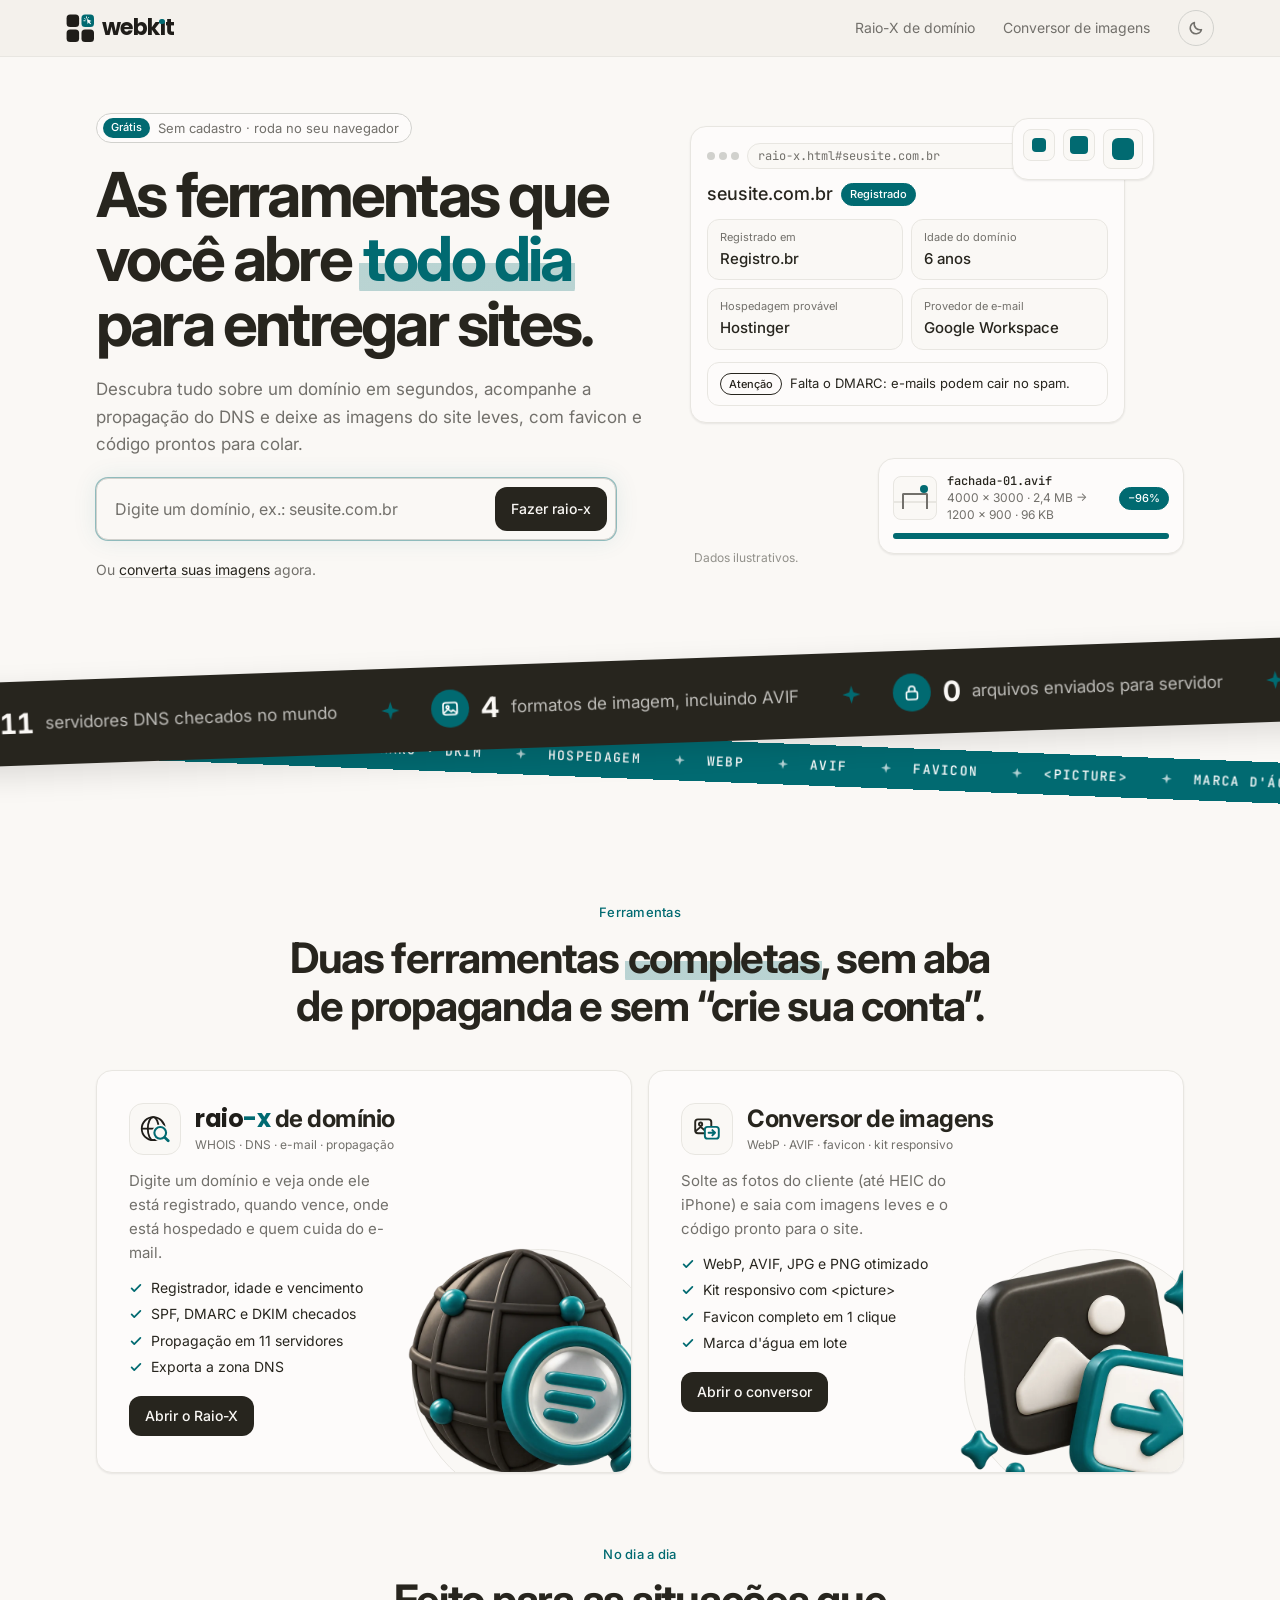
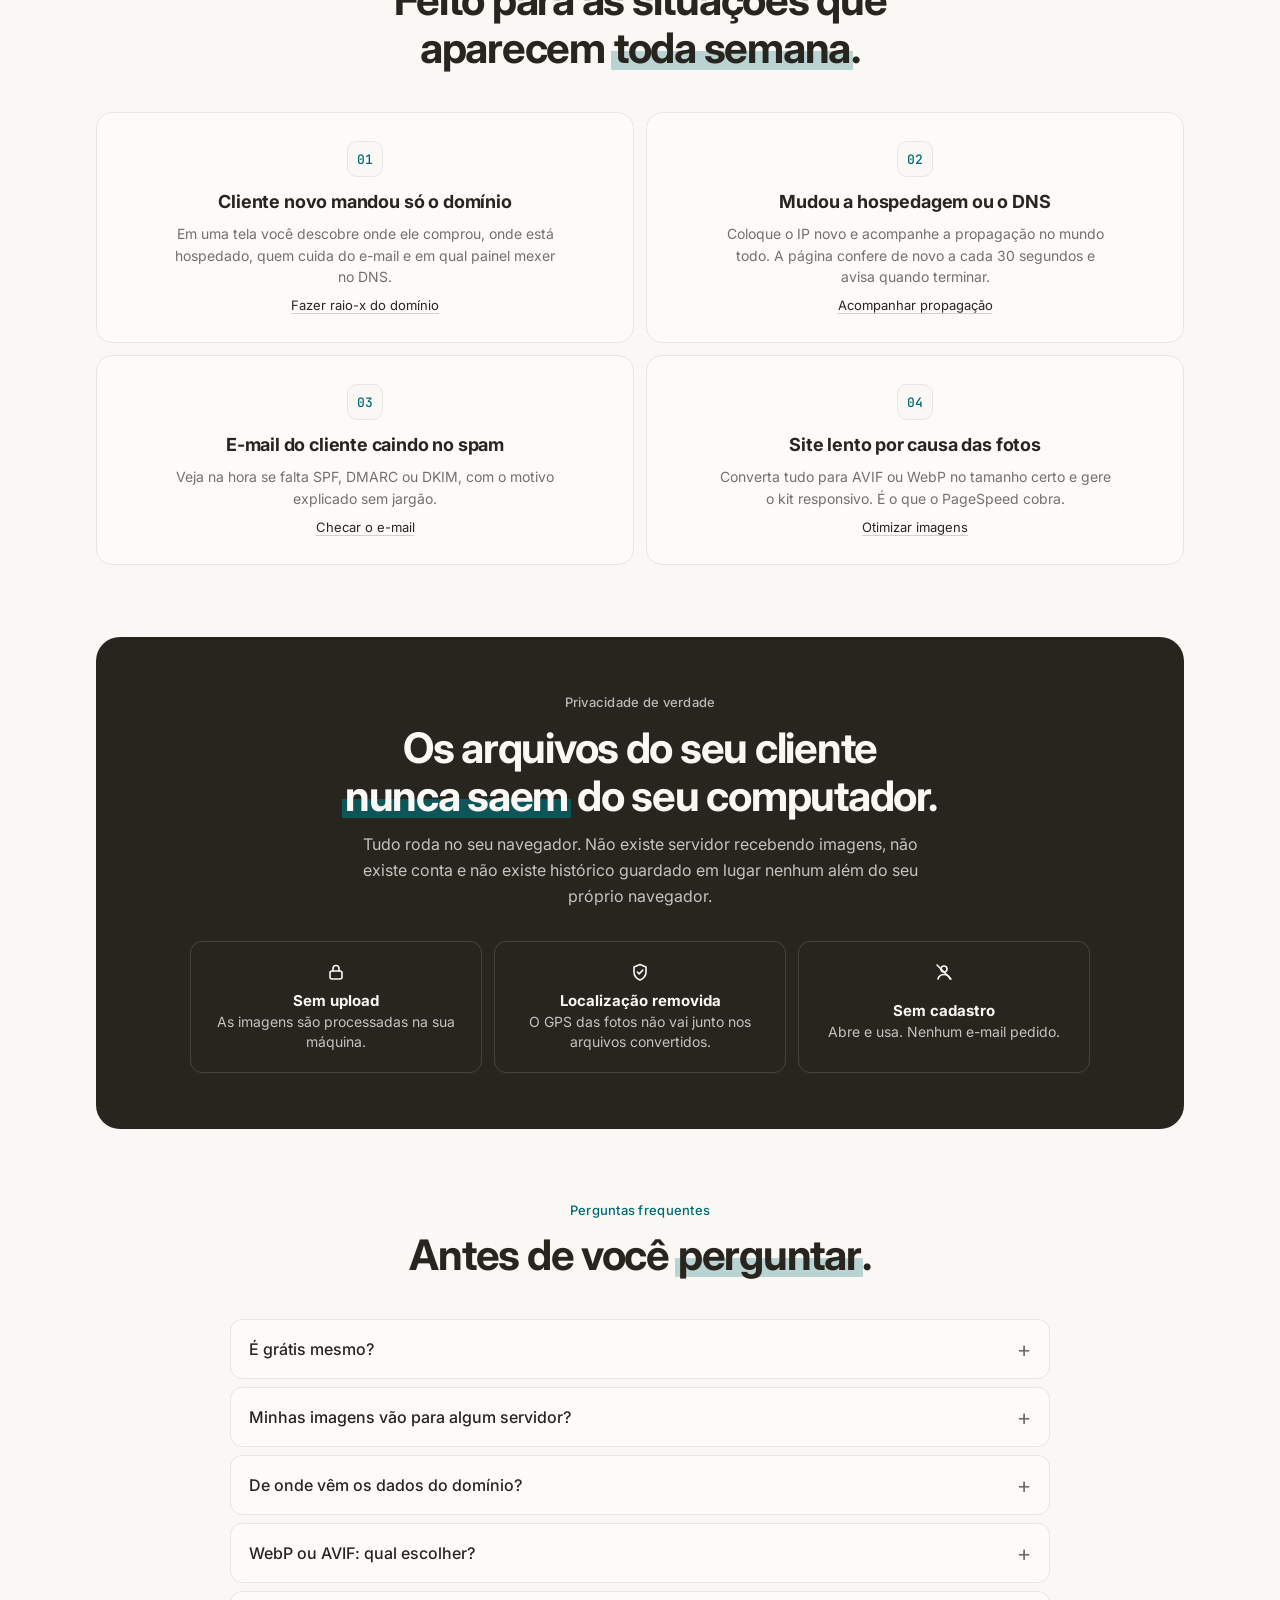
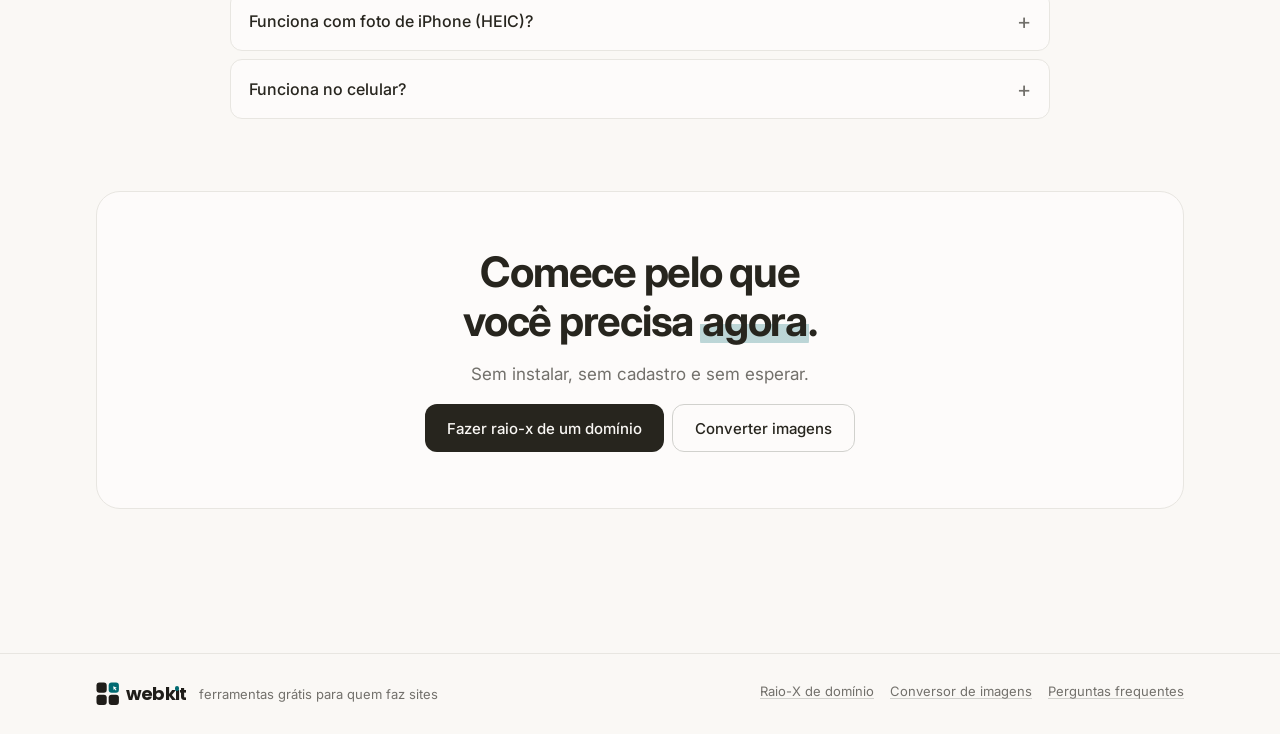
==== index.html @ 20888629 "Home: faixas cruzadas de benefícios Faixa escura inclinada com ícones, números em destaque e estreli" ====
<!doctype html>
<html lang="pt-BR">
<head>
<meta charset="utf-8">
<meta name="viewport" content="width=device-width,initial-scale=1">
<title>webkit · ferramentas grátis para quem faz sites</title>
<meta name="description" content="Consulte domínio, DNS e e-mail, acompanhe propagação, converta imagens para WebP e AVIF, gere favicon e kit responsivo. Grátis, sem cadastro e tudo no navegador.">
<meta property="og:type" content="website">
<meta property="og:title" content="webkit · ferramentas grátis para quem faz sites">
<meta property="og:description" content="Raio-X de domínio, propagação de DNS, conversor de imagens, favicon e kit responsivo. Sem cadastro e sem enviar arquivos.">
<meta name="twitter:card" content="summary">
<script type="application/ld+json">
{"@context":"https://schema.org","@type":"WebApplication","name":"webkit","applicationCategory":"DeveloperApplication","operatingSystem":"Qualquer navegador moderno","inLanguage":"pt-BR","offers":{"@type":"Offer","price":"0","priceCurrency":"BRL"},"description":"Consulta de domínio e DNS, propagação global, conversor de imagens, gerador de favicon e kit de imagem responsiva, direto no navegador."}
</script>
<script>
  // links antigos do Raio-X (index.html#dominio.com) continuam funcionando
  if(/^#[^#]+\.[a-z]{2,}/i.test(location.hash)) location.replace('raio-x.html' + location.hash);
  (function(){ var t; try{ t = localStorage.getItem('rx-theme'); }catch(e){}
    if(t !== 'dark' && t !== 'light') t = matchMedia('(prefers-color-scheme: dark)').matches ? 'dark' : 'light';
    document.documentElement.setAttribute('data-theme', t);
    document.documentElement.classList.add('js'); })();
</script>
<link rel="preconnect" href="https://fonts.googleapis.com">
<link rel="preconnect" href="https://fonts.gstatic.com" crossorigin>
<link href="https://fonts.googleapis.com/css2?family=Inter:wght@400;500;700&family=JetBrains+Mono:wght@400;500&display=swap" rel="stylesheet">
<link href="https://fonts.googleapis.com/css2?family=Poppins:wght@700&text=raio-xwebk%C4%B1t&display=swap" rel="stylesheet">
<link rel="icon" href="data:image/svg+xml,%3Csvg xmlns='http://www.w3.org/2000/svg' viewBox='0 0 48 48'%3E%3Crect x='1' y='1' width='21' height='21' rx='6' fill='%2327251e'/%3E%3Crect x='26' y='1' width='21' height='21' rx='6' fill='%23016a71'/%3E%3Crect x='1' y='26' width='21' height='21' rx='6' fill='%2327251e'/%3E%3Crect x='26' y='26' width='21' height='21' rx='6' fill='%2327251e'/%3E%3Cpath d='M35.2 8.6l7.6 3.3-3.3 1.1 2.6 3.2-1.5 1.2-2.6-3.2-1.6 2.9z' fill='%23fff'/%3E%3C/svg%3E">
<link rel="stylesheet" href="assets/base.css">
<style>
/* Layout: landing comercial em coluna de 1120px. Hero em duas colunas (promessa + busca à esquerda, prévia do produto à direita),
   faixa de números, ferramentas, situações de uso, privacidade, perguntas e chamada final. Plano, sem gradiente, um único teal. */
.wrap{max-width:1120px;margin:0 auto;padding-inline:16px}
section{scroll-margin-top:72px}
.eyebrow{justify-self:start;display:inline-flex;align-items:center;gap:8px;padding:4px 12px 4px 6px;border:1px solid var(--mist);border-radius:var(--r-pill);font-size:13px;color:var(--graphite);background:var(--paper)}
.eyebrow b{display:inline-grid;place-items:center;height:20px;padding:0 8px;border-radius:var(--r-pill);background:var(--teal);color:var(--on-teal);font-size:11px;font-weight:500}
.h-sec{margin:0;font-size:clamp(28px,3.8vw,42px);line-height:1.15;font-weight:700;letter-spacing:-.03em;text-wrap:balance}
.lead{margin:0;font-size:17px;line-height:1.6;color:var(--graphite);max-width:60ch}
.sec{padding-block:72px}
/* seções abaixo do hero: título e conteúdo centralizados */
.sec-head{display:grid;justify-items:center;gap:12px;margin:0 auto 40px;max-width:760px;text-align:center}
.sec-head .lead{text-align:center}
.kicker{font-size:13px;color:var(--teal);font-weight:500;letter-spacing:.02em}

/* grifo de marca-texto nas palavras-chave: desenhado da esquerda para a direita quando aparece na tela */
.hl{color:inherit;background:linear-gradient(transparent 56%, rgba(var(--glow),.26) 56%, rgba(var(--glow),.26) 94%, transparent 94%) no-repeat 0 0 / 100% 100%;padding:0 .06em;margin:0 -.03em;border-radius:.12em;-webkit-box-decoration-break:clone;box-decoration-break:clone}
:root[data-theme="dark"] .hl{background-image:linear-gradient(transparent 56%, rgba(var(--glow),.34) 56%, rgba(var(--glow),.34) 94%, transparent 94%)}
@media (prefers-reduced-motion:no-preference){
  .js .hl{background-size:0% 100%;transition:background-size .9s cubic-bezier(.2,.7,.2,1) .15s}
  .js .hl.on{background-size:100% 100%}
}

/* hero */
.hero{padding-block:56px 40px}
.hero-grid{display:grid;grid-template-columns:minmax(0,1.05fr) minmax(0,.95fr);gap:48px;align-items:center}
@media (max-width:920px){.hero-grid{grid-template-columns:minmax(0,1fr);gap:40px}}
.hero-copy{display:grid;gap:20px;align-content:start}
.hero h1{margin:0;font-size:clamp(38px,5.4vw,62px);line-height:1.04;font-weight:700;letter-spacing:-.045em;text-wrap:balance}
.hero h1 em{font-style:normal;color:var(--teal)}
.try{display:flex;gap:8px;padding:8px 8px 8px 16px;background:var(--parchment);border:1px solid var(--mist);border-radius:var(--r-input);box-shadow:0 0 0 1px rgba(var(--glow),.4),0 0 24px rgba(var(--glow),.10);max-width:520px}
.try:focus-within{box-shadow:0 0 0 2px rgba(var(--glow),.55),0 0 28px rgba(var(--glow),.16)}
.try input{flex:1;min-width:0;border:0;background:transparent;color:var(--ink);font:400 16px var(--font);outline:none}
.try input::placeholder{color:var(--graphite)}
.try .btn{height:44px}
.hero-alt{display:flex;flex-wrap:wrap;align-items:center;gap:8px 16px;font-size:14px;color:var(--graphite)}
.hero-alt a{color:var(--ink)}
.checks{display:flex;flex-wrap:wrap;gap:8px 20px;margin:4px 0 0;padding:0;list-style:none;font-size:14px;color:var(--graphite)}
.checks li{display:flex;align-items:center;gap:6px}
.checks svg{width:16px;height:16px;fill:none;stroke:var(--teal);stroke-width:2;stroke-linecap:round;stroke-linejoin:round}

/* prévia do produto (montada em HTML, com dados de exemplo) */
.preview{position:relative;min-height:440px}
@media (max-width:920px){.preview{min-height:0;display:grid;gap:12px}}
.pv{background:var(--paper);border-radius:var(--r-card);box-shadow:var(--shadow);border:1px solid var(--hair)}
.pv-main{position:relative;z-index:1;padding:16px;display:grid;gap:12px;width:88%}
@media (max-width:920px){.pv-main{width:100%}}
.pv-bar{display:flex;align-items:center;gap:8px;font-size:12px;color:var(--graphite)}
.pv-bar .dots{display:flex;gap:4px}
.pv-bar .dots i{width:8px;height:8px;border-radius:50%;background:var(--mist)}
.pv-url{flex:1;padding:4px 10px;border-radius:var(--r-pill);background:var(--parchment);border:1px solid var(--hair);font:12px var(--mono);color:var(--graphite);white-space:nowrap;overflow:hidden;text-overflow:ellipsis}
.pv-title{display:flex;align-items:center;gap:8px;font-size:18px;font-weight:500}
.pv-grid{display:grid;grid-template-columns:1fr 1fr;gap:8px}
.pv-cell{padding:10px 12px;border-radius:var(--r-input);background:var(--parchment);border:1px solid var(--hair);display:grid;gap:2px;min-width:0}
.pv-cell .q{font-size:11px;color:var(--graphite)}
.pv-cell .a{font-size:15px;font-weight:500;white-space:nowrap;overflow:hidden;text-overflow:ellipsis}
.pv-alert{display:flex;align-items:center;gap:8px;padding:10px 12px;border-radius:var(--r-input);border:1px solid var(--hair);font-size:13px}
.pv-conv{position:absolute;z-index:2;right:0;bottom:12px;width:62%;padding:14px;display:grid;gap:10px}
@media (max-width:920px){.pv-conv{position:static;width:100%}}
.pv-file{display:grid;grid-template-columns:44px minmax(0,1fr) auto;gap:10px;align-items:center}
.pv-thumb{width:44px;height:44px;border-radius:8px;background:
  linear-gradient(180deg,transparent 58%,var(--hair) 58% 62%,transparent 62%),
  var(--parchment);border:1px solid var(--hair);position:relative;overflow:hidden}
.pv-thumb::before{content:"";position:absolute;left:8px;bottom:10px;width:22px;height:14px;border:2px solid var(--graphite);border-bottom:0;border-radius:2px 2px 0 0}
.pv-thumb::after{content:"";position:absolute;right:8px;top:8px;width:8px;height:8px;border-radius:50%;background:var(--teal)}
.pv-file .n{font:500 12px var(--mono);white-space:nowrap;overflow:hidden;text-overflow:ellipsis}
.pv-file .s{font-size:12px;color:var(--graphite)}
.pv-progress{height:6px;border-radius:var(--r-pill);background:var(--hair);overflow:hidden}
.pv-progress span{display:block;height:100%;width:100%;background:var(--teal);transform-origin:left;animation:fill 2.4s ease-out both}
@keyframes fill{from{transform:scaleX(.08)}to{transform:scaleX(1)}}
.pv-fav{position:absolute;z-index:3;right:6%;top:-18px;display:flex;gap:8px;padding:10px}
@media (max-width:920px){.pv-fav{display:none}}
.pv-fav i{display:grid;place-items:center;width:32px;height:32px;border-radius:8px;background:var(--parchment);border:1px solid var(--hair)}
.pv-fav i::after{content:"";width:14px;height:14px;border-radius:4px;background:var(--teal)}
.pv-fav i:nth-child(2)::after{width:18px;height:18px}
.pv-fav i:nth-child(3){width:40px;height:40px}
.pv-fav i:nth-child(3)::after{width:22px;height:22px;border-radius:6px}
.pv-note{position:absolute;left:4px;bottom:0;margin:0;font-size:12px;color:var(--ash)}
@media (max-width:920px){.pv-note{position:static}}

/* faixas cruzadas: cada trilha tem a lista duas vezes e desliza metade da largura, sem emenda */
.ticker{position:relative;overflow:hidden;padding-block:40px 52px}
.band{position:relative;width:108%;margin-left:-4%;overflow:hidden}
.band-a{z-index:2;background:var(--ink);color:var(--parchment);transform:rotate(-2deg);box-shadow:0 10px 30px rgba(0,0,0,.12)}
.band-b{z-index:1;margin-top:-6px;background:var(--teal);color:var(--on-teal);transform:rotate(2.2deg)}
.track{display:flex;width:max-content;animation:tick 42s linear infinite}
.band-b .track{animation-duration:34s;animation-direction:reverse}
.ticker:hover .track{animation-play-state:paused}
.tlist{display:flex;align-items:center;margin:0;padding:0;list-style:none;flex:none}
/* separador: estrelinha de 4 pontas, a mesma das ilustrações */
.tlist li{display:flex;align-items:center;gap:12px;white-space:nowrap}
.tlist li::after{content:"";flex:none;width:14px;height:14px;margin:0 32px;background:currentColor;
  clip-path:polygon(50% 0,62% 38%,100% 50%,62% 62%,50% 100%,38% 62%,0 50%,38% 38%)}
.band-a .tlist li{padding-block:22px;font-size:17px}
.band-a .tlist li::after{background:var(--teal);width:18px;height:18px}
.band-a .tlist li{color:rgba(250,248,245,.72)}
:root[data-theme="dark"] .band-a .tlist li{color:rgba(23,22,19,.72)}
.band-a b{font-size:28px;font-weight:700;letter-spacing:-.03em;color:var(--parchment);font-variant-numeric:tabular-nums}
.ti{display:grid;place-items:center;width:38px;height:38px;border-radius:50%;background:var(--teal);flex:none}
.ti svg{width:20px;height:20px;fill:none;stroke:#fff;stroke-width:1.6;stroke-linecap:round;stroke-linejoin:round}
.band-b .tlist li{padding-block:12px;font:500 13px var(--mono);letter-spacing:.1em;text-transform:uppercase}
.band-b .tlist li::after{width:10px;height:10px;margin:0 22px;opacity:.7}
@keyframes tick{to{transform:translateX(-50%)}}
@media (max-width:560px){
  .ticker{padding-block:24px 32px}
  .band-a .tlist li{padding-block:16px;font-size:15px}
  .band-a b{font-size:22px}
  .ti{width:32px;height:32px}.ti svg{width:17px;height:17px}
  .tlist li::after{margin:0 22px}
  .band-b{margin-top:-4px}
}
@media (prefers-reduced-motion:reduce){
  .band{transform:none;width:auto;margin-left:0}
  .band-b{display:none}
  .track{animation:none;width:auto;justify-content:center}
  .tlist{flex-wrap:wrap;justify-content:center;padding:8px 16px}
  .tlist[aria-hidden]{display:none}
  .tlist li::after{display:none}
  .band-a .tlist li{padding:12px 18px}
}

/* números */
.stats{border-block:1px solid var(--hair);background:var(--paper)}
.stats-in{display:grid;grid-template-columns:repeat(4,minmax(0,1fr))}
@media (max-width:720px){.stats-in{grid-template-columns:repeat(2,minmax(0,1fr))}}
.stat{padding:24px 16px;display:grid;gap:4px;border-left:1px solid var(--hair)}
.stat:first-child{border-left:0}
@media (max-width:720px){.stat:nth-child(3){border-left:0}.stat:nth-child(n+3){border-top:1px solid var(--hair)}}
.stat b{font-size:clamp(28px,3.4vw,36px);font-weight:500;line-height:1.1;letter-spacing:-.02em;font-variant-numeric:tabular-nums}
.stat span{font-size:14px;color:var(--graphite)}

/* ferramentas */
.tools{display:grid;grid-template-columns:repeat(2,minmax(0,1fr));gap:16px}
@media (max-width:820px){.tools{grid-template-columns:minmax(0,1fr)}}
.tool{display:grid;gap:16px;align-content:start;padding:28px;background:var(--paper);border-radius:var(--r-card);box-shadow:var(--shadow);border:1px solid var(--hair);color:var(--ink);text-decoration:none;transition:border-color .15s,transform .15s}
.tool:hover{border-color:var(--mist);transform:translateY(-2px)}
.tool-top{display:flex;align-items:center;gap:12px}
.tool-ico{width:52px;height:52px;display:grid;place-items:center;border-radius:14px;background:var(--parchment);border:1px solid var(--hair);flex:none}
.tool-ico svg{width:30px;height:30px}
.tool h3{margin:0;font-size:22px;line-height:1.25;font-weight:500}
.tool .tag{font-size:12px;color:var(--graphite)}
.tool p{margin:0;color:var(--graphite);font-size:15px;line-height:1.6}
.feat{margin:0;padding:0;list-style:none;display:grid;grid-template-columns:1fr 1fr;gap:10px 16px;font-size:14px}
@media (max-width:480px){.feat{grid-template-columns:1fr}}
.feat li{display:flex;gap:8px;align-items:flex-start;line-height:1.45}
.feat svg{width:16px;height:16px;flex:none;margin-top:2px;fill:none;stroke:var(--teal);stroke-width:2;stroke-linecap:round;stroke-linejoin:round}
.tool .go{justify-self:start;margin-top:4px}
.logo-word{font-family:"Poppins", var(--font);font-weight:700;letter-spacing:-.02em;color:var(--logo-ink)}
.logo-word em{font-style:normal;color:var(--teal)}

/* situações */
.cases{display:grid;grid-template-columns:repeat(2,minmax(0,1fr));gap:12px}
@media (max-width:720px){.cases{grid-template-columns:minmax(0,1fr)}}
.case{display:grid;grid-template-columns:auto minmax(0,1fr);gap:4px 14px;padding:20px;border-radius:var(--r-card);background:var(--paper);border:1px solid var(--hair);text-decoration:none;color:var(--ink)}
.case:hover{border-color:var(--mist)}
.case .n{grid-row:span 3;display:grid;place-items:center;width:36px;height:36px;border-radius:10px;background:var(--parchment);border:1px solid var(--hair);font:500 13px var(--mono);color:var(--teal)}
.case b{font-size:16px;font-weight:500}
.case span{font-size:14px;color:var(--graphite);line-height:1.55}
.case em{font-style:normal;font-size:13px;color:var(--ink);text-decoration:underline;text-decoration-color:var(--mist);text-underline-offset:3px}

/* privacidade */
.privacy{display:grid;grid-template-columns:minmax(0,1fr) minmax(0,1fr);gap:32px;align-items:center;padding:40px;border-radius:24px;background:var(--ink);color:var(--parchment)}
@media (max-width:820px){.privacy{grid-template-columns:minmax(0,1fr);padding:28px}}
.privacy .h-sec{color:var(--parchment)}
.privacy p{margin:0;color:var(--parchment);opacity:.75;font-size:16px;line-height:1.6}
.privacy ul{margin:0;padding:0;list-style:none;display:grid;gap:12px}
.privacy li{display:grid;grid-template-columns:auto minmax(0,1fr);gap:12px;align-items:start;padding:14px 16px;border-radius:var(--r-input);border:1px solid rgba(255,255,255,.14)}
:root[data-theme="dark"] .privacy li{border-color:rgba(0,0,0,.14)}
.privacy li svg{width:20px;height:20px;fill:none;stroke:var(--parchment);stroke-width:1.6;stroke-linecap:round;stroke-linejoin:round}
.privacy li b{display:block;font-size:15px}
.privacy li span{font-size:14px;opacity:.75}

/* perguntas */
.faq{display:grid;gap:8px;max-width:820px}
.faq details{background:var(--paper);border:1px solid var(--hair);border-radius:var(--r-input);padding:0 18px}
.faq summary{cursor:pointer;list-style:none;display:flex;justify-content:space-between;align-items:center;gap:12px;padding:16px 0;font-size:16px;font-weight:500}
.faq summary::-webkit-details-marker{display:none}
.faq summary::after{content:"+";font:400 22px var(--font);color:var(--graphite);transition:transform .2s}
.faq details[open] summary::after{transform:rotate(45deg)}
.faq details p{margin:0 0 16px;color:var(--graphite);font-size:15px;line-height:1.6;max-width:68ch}

/* chamada final */
.cta{display:grid;justify-items:center;gap:16px;text-align:center;padding:56px 24px;border-radius:24px;background:var(--paper);border:1px solid var(--hair)}
.cta .btns{display:flex;flex-wrap:wrap;justify-content:center;gap:8px}
.cta .btn{height:48px;padding:0 22px;font-size:15px}

/* centralização das seções abaixo do hero */
.stat{justify-items:center;text-align:center}
.stat b{font-weight:700;letter-spacing:-.03em}
.tool{justify-items:center;text-align:center;padding:32px 28px}
.tool-top{flex-direction:column;gap:14px}
.tool h3{font-size:24px;font-weight:700;letter-spacing:-.02em}
.tool p{max-width:46ch}
.feat{display:flex;flex-wrap:wrap;justify-content:center;gap:8px}
.feat li{align-items:center;gap:6px;padding:6px 12px;border:1px solid var(--hair);border-radius:var(--r-pill);background:var(--parchment);font-size:13px;line-height:1.3}
.feat svg{margin-top:0;width:14px;height:14px}
.tool{grid-template-rows:auto auto 1fr auto}
.feat{align-self:start;align-content:flex-start}
.tool .go{justify-self:center;align-self:end}
.case{grid-template-columns:minmax(0,1fr);justify-items:center;text-align:center;gap:8px;padding:28px 24px}
.case .n{grid-row:auto;margin-bottom:4px}
.case b{font-size:18px;font-weight:700;letter-spacing:-.01em}
.case span{max-width:44ch}
.privacy{grid-template-columns:minmax(0,1fr);justify-items:center;text-align:center;gap:32px;padding:56px 40px}
.privacy > div{justify-items:center}
.privacy .hl{background-image:linear-gradient(transparent 56%, rgba(var(--glow),.7) 56%, rgba(var(--glow),.7) 94%, transparent 94%)}
:root[data-theme="dark"] .privacy .hl{background-image:linear-gradient(transparent 56%, rgba(var(--glow),.45) 56%, rgba(var(--glow),.45) 94%, transparent 94%)}
.privacy p{max-width:60ch}
.privacy ul{grid-template-columns:repeat(3,minmax(0,1fr));width:100%;max-width:900px}
@media (max-width:820px){.privacy{padding:40px 20px}.privacy ul{grid-template-columns:minmax(0,1fr)}}
.privacy li{grid-template-columns:minmax(0,1fr);justify-items:center;gap:8px;padding:20px 16px}
.privacy li b{font-weight:700}
.faq{margin:0 auto}

/* cartões das ferramentas: texto à esquerda e ilustração 3D no canto de baixo à direita, cortada pela borda */
.tool{position:relative;overflow:hidden;display:grid;grid-template-rows:none;justify-items:start;align-content:start;text-align:left;gap:14px;min-height:400px;padding:32px 32px 36px}
.tool > :not(.tool-art){position:relative;z-index:1;max-width:58%}
.tool .tool-top{flex-direction:row;align-items:center;max-width:100%}
.tool p{max-width:36ch}
.tool .feat{display:grid;grid-template-columns:1fr;gap:8px;justify-content:start}
.tool .feat li{padding:0;border:0;background:none;font-size:14px;gap:8px}
.tool .go{justify-self:start;align-self:start;margin-top:6px}
.tool-art{position:absolute;z-index:0;right:-9%;bottom:-11%;width:52%;aspect-ratio:1;pointer-events:none}
.tool-art::before{content:"";position:absolute;inset:4%;border-radius:50%;background:var(--parchment);border:1px solid var(--hair)}
:root[data-theme="dark"] .tool-art::before{background:#34312b;border-color:#3d3a34}
.tool-art img{position:relative;display:block;width:100%;height:auto;transition:transform .4s cubic-bezier(.2,.7,.2,1)}
.tool:hover .tool-art img{transform:translate(-3%,-3%) rotate(-3deg) scale(1.03)}
.tool.no-art > :not(.tool-art){max-width:100%}
@media (max-width:980px) and (min-width:821px){.tool-art{width:48%;right:-12%;bottom:-12%}}
@media (max-width:560px){
  .tool{min-height:0;padding:24px 22px 190px}
  .tool > :not(.tool-art){max-width:100%}
  .tool-art{width:220px;right:-36px;bottom:-44px}
  .tool.no-art{padding-bottom:28px}
}
.cta .h-sec{max-width:18ch}
.btn.line{background:transparent;color:var(--ink);border:1px solid var(--mist)}
.btn.line:hover{border-color:var(--ink);background:transparent}

footer.site{border-top:1px solid var(--hair);margin-top:72px}
.foot{display:flex;flex-wrap:wrap;justify-content:space-between;gap:16px;padding-block:28px;font-size:13px;color:var(--graphite)}
.foot nav{display:flex;flex-wrap:wrap;gap:16px}
.foot-brand{display:inline-flex;align-items:center;gap:12px;flex-wrap:wrap}
.foot a{color:var(--graphite)}

/* entrada suave, só com movimento permitido */
@media (prefers-reduced-motion:no-preference){
  .hero-copy > *,.preview > *{animation:rise .6s ease-out both}
  .hero-copy > *:nth-child(2){animation-delay:.05s}.hero-copy > *:nth-child(3){animation-delay:.1s}
  .hero-copy > *:nth-child(4){animation-delay:.15s}.hero-copy > *:nth-child(5){animation-delay:.2s}
  .pv-conv{animation-delay:.25s!important}.pv-fav{animation-delay:.35s!important}
  @keyframes rise{from{transform:translateY(10px)}to{transform:none}}
}
</style>
</head>
<body>
<header class="topbar">
  <div class="topbar-in">
    <a class="hub-brand wk" href="./" aria-current="page" aria-label="webkit, pÃ¡gina inicial"><svg class="wk-icon" viewBox="0 0 48 48" aria-hidden="true"><rect x="1" y="1" width="21" height="21" rx="6" style="fill:var(--logo-ink)"/><rect x="26" y="1" width="21" height="21" rx="6" style="fill:var(--teal)"/><rect x="1" y="26" width="21" height="21" rx="6" style="fill:var(--logo-ink)"/><rect x="26" y="26" width="21" height="21" rx="6" style="fill:var(--logo-ink)"/><path d="M35.2 8.6l7.6 3.3-3.3 1.1 2.6 3.2-1.5 1.2-2.6-3.2-1.6 2.9z" fill="#fff"/><path d="M31.3 7.4l1.5 1.5M34.4 4.6v2.1M30 11.3h2.1M37.8 5.9l-1.2 1.2" stroke="#fff" stroke-width="1.4" stroke-linecap="round" fill="none"/></svg><span class="wk-word" aria-hidden="true">webk<span class="wk-i">&#305;</span>t</span></a>
    <nav class="topnav" aria-label="Ferramentas">
      <a href="raio-x.html">Raio-X de domínio</a>
      <a href="conversor.html">Conversor de imagens</a>
    </nav>
    <button class="theme-btn" id="theme" type="button" aria-label="Ativar modo escuro" title="Ativar modo escuro">
      <svg class="i-moon" viewBox="0 0 16 16" aria-hidden="true"><path d="M13.5 9.6A5.75 5.75 0 0 1 6.4 2.5a5.75 5.75 0 1 0 7.1 7.1z"/></svg>
      <svg class="i-sun" viewBox="0 0 16 16" aria-hidden="true"><circle cx="8" cy="8" r="3"/><path d="M8 1v1.5M8 13.5V15M1 8h1.5M13.5 8H15M3.05 3.05l1.06 1.06M11.89 11.89l1.06 1.06M3.05 12.95l1.06-1.06M11.89 4.11l1.06-1.06"/></svg>
    </button>
  </div>
</header>

<main>
  <!-- hero -->
  <section class="hero">
    <div class="wrap hero-grid">
      <div class="hero-copy">
        <span class="eyebrow"><b>Grátis</b>Sem cadastro · roda no seu navegador</span>
        <h1>As ferramentas que você abre <em class="hl">todo dia</em> para entregar sites.</h1>
        <p class="lead">Descubra tudo sobre um domínio em segundos, acompanhe a propagação do DNS e deixe as imagens do site leves, com favicon e código prontos para colar.</p>
        <form class="try" id="try" autocomplete="off" role="search" aria-label="Consultar domínio">
          <label for="try-q" hidden>Domínio</label>
          <input id="try-q" placeholder="Digite um domínio, ex.: seusite.com.br" spellcheck="false" autocapitalize="off" inputmode="url">
          <button class="btn" type="submit">Fazer raio-x</button>
        </form>
        <div class="hero-alt">
          <span>Ou <a href="conversor.html">converta suas imagens</a> agora.</span>
        </div>
      </div>

      <div class="preview" aria-label="Exemplo do que as ferramentas mostram">
        <div class="pv pv-main">
          <div class="pv-bar"><span class="dots"><i></i><i></i><i></i></span><span class="pv-url">raio-x.html#seusite.com.br</span></div>
          <div class="pv-title">seusite.com.br <span class="pill ok">Registrado</span></div>
          <div class="pv-grid">
            <div class="pv-cell"><span class="q">Registrado em</span><span class="a">Registro.br</span></div>
            <div class="pv-cell"><span class="q">Idade do domínio</span><span class="a">6 anos</span></div>
            <div class="pv-cell"><span class="q">Hospedagem provável</span><span class="a">Hostinger</span></div>
            <div class="pv-cell"><span class="q">Provedor de e-mail</span><span class="a">Google Workspace</span></div>
          </div>
          <div class="pv-alert"><span class="pill warn">Atenção</span><span>Falta o DMARC: e-mails podem cair no spam.</span></div>
        </div>
        <div class="pv pv-conv">
          <div class="pv-file">
            <span class="pv-thumb" aria-hidden="true"></span>
            <div style="min-width:0"><div class="n">fachada-01.avif</div><div class="s">4000 × 3000 · 2,4 MB → 1200 × 900 · 96 KB</div></div>
            <span class="pill ok">−96%</span>
          </div>
          <div class="pv-progress"><span></span></div>
        </div>
        <div class="pv pv-fav" aria-hidden="true"><i></i><i></i><i></i></div>
        <p class="pv-note">Dados ilustrativos.</p>
      </div>
    </div>
  </section>

  <!-- faixas cruzadas: benefícios (escura) e palavras-chave (teal), rolando em sentidos opostos -->
  <section class="ticker" aria-label="Benefícios">
    <div class="band band-a">
      <div class="track">
        <ul class="tlist">
          <li><span class="ti"><svg viewBox="0 0 20 20"><circle cx="10" cy="10" r="7"/><path d="M3 10h14M10 3c-2 2-3 4.3-3 7s1 5 3 7M10 3c2 2 3 4.3 3 7s-1 5-3 7"/></svg></span><b>11</b> servidores DNS checados no mundo</li>
          <li><span class="ti"><svg viewBox="0 0 20 20"><rect x="3" y="4" width="14" height="12" rx="2.5"/><circle cx="7.5" cy="8.5" r="1.4"/><path d="M4 14l4-3.5 3 2.5 2-1.5 3 2.5"/></svg></span><b>4</b> formatos de imagem, incluindo AVIF</li>
          <li><span class="ti"><svg viewBox="0 0 20 20"><rect x="4.5" y="9" width="11" height="8" rx="2"/><path d="M7 9V6.8a3 3 0 0 1 6 0V9"/></svg></span><b>0</b> arquivos enviados para servidor</li>
          <li><span class="ti"><svg viewBox="0 0 20 20"><path d="M3 10.5V4h6.5l7.5 7.5-6.5 6.5z"/><circle cx="7" cy="7.5" r="1.2"/></svg></span><b>R$ 0</b> para usar, sem cadastro</li>
          <li><span class="ti"><svg viewBox="0 0 20 20"><path d="M6.5 7c-2 0-3.5 1.4-3.5 3s1.5 3 3.5 3c3 0 4-6 7-6 2 0 3.5 1.4 3.5 3s-1.5 3-3.5 3c-3 0-4-6-7-6z"/></svg></span><b>Sem limite</b> de uso</li>
          <li><span class="ti"><svg viewBox="0 0 20 20"><rect x="2.5" y="6" width="15" height="10.5" rx="2.5"/><path d="M7 6l1.3-2h3.4L13 6"/><circle cx="10" cy="11.2" r="2.8"/></svg></span><b>HEIC</b> do iPhone aceito</li>
          <li><span class="ti"><svg viewBox="0 0 20 20"><rect x="6" y="2.5" width="8" height="15" rx="2"/><path d="M9 15h2"/></svg></span><b>Funciona</b> no celular</li>
        </ul>
      </div>
    </div>
    <div class="band band-b" aria-hidden="true">
      <div class="track">
        <ul class="tlist">
          <li>WHOIS</li><li>DNS</li><li>Propagação</li><li>SPF · DMARC · DKIM</li><li>Hospedagem</li><li>WebP</li><li>AVIF</li><li>Favicon</li><li>&lt;picture&gt;</li><li>Marca d'água</li><li>HEIC</li>
        </ul>
      </div>
    </div>
  </section>

  <!-- ferramentas -->
  <section class="sec" id="ferramentas">
    <div class="wrap">
      <div class="sec-head">
        <span class="kicker">Ferramentas</span>
        <h2 class="h-sec">Duas ferramentas <span class="hl">completas</span>, sem aba de propaganda e sem “crie sua conta”.</h2>
      </div>
      <div class="tools">
        <a class="tool" href="raio-x.html">
          <div class="tool-top">
            <span class="tool-ico" aria-hidden="true"><svg viewBox="0 0 430 400"><g fill="none" style="stroke:var(--logo-ink)" stroke-width="26"><circle cx="190" cy="195" r="165"/><ellipse cx="190" cy="195" rx="78" ry="165"/><path d="M25 195H355"/></g><circle cx="290" cy="255" r="118" style="fill:var(--parchment)"/><circle cx="290" cy="255" r="84" fill="none" style="stroke:var(--teal)" stroke-width="30"/><path d="M354 320L404 370" style="stroke:var(--teal)" stroke-width="40" stroke-linecap="round"/></svg></span>
            <div><h3><span class="logo-word">raio<em>-x</em></span> de domínio</h3><span class="tag">WHOIS · DNS · e-mail · propagação</span></div>
          </div>
          <p>Digite um domínio e veja onde ele está registrado, quando vence, onde está hospedado e quem cuida do e-mail.</p>
          <ul class="feat">
            <li><svg viewBox="0 0 16 16"><path d="M3 8.5l3 3 7-7"/></svg>Registrador, idade e vencimento</li>
            <li><svg viewBox="0 0 16 16"><path d="M3 8.5l3 3 7-7"/></svg>SPF, DMARC e DKIM checados</li>
            <li><svg viewBox="0 0 16 16"><path d="M3 8.5l3 3 7-7"/></svg>Propagação em 11 servidores</li>
            <li><svg viewBox="0 0 16 16"><path d="M3 8.5l3 3 7-7"/></svg>Exporta a zona DNS</li>
          </ul>
          <span class="btn go">Abrir o Raio-X</span>
          <span class="tool-art" aria-hidden="true"><img src="assets/img/raio-x-3d.webp" alt="" width="1024" height="1024" loading="lazy" decoding="async" onerror="this.parentNode.hidden=true;this.closest('.tool').classList.add('no-art')"></span>
        </a>

        <a class="tool" href="conversor.html">
          <div class="tool-top">
            <span class="tool-ico" aria-hidden="true"><svg viewBox="0 0 28 28" fill="none" stroke-width="1.8" stroke-linecap="round" stroke-linejoin="round"><rect x="3" y="5" width="15" height="13" rx="2.5" style="stroke:var(--ink)"/><circle cx="8" cy="9.5" r="1.5" style="stroke:var(--ink)"/><path d="M3.5 16l4.5-4 3.5 3 2.5-2 3.5 3" style="stroke:var(--ink)"/><rect x="12" y="12" width="13" height="11" rx="2.5" style="fill:var(--paper);stroke:var(--teal)"/><path d="M15.5 17.5h6M19 15l2.5 2.5L19 20" style="stroke:var(--teal)"/></svg></span>
            <div><h3>Conversor de imagens</h3><span class="tag">WebP · AVIF · favicon · kit responsivo</span></div>
          </div>
          <p>Solte as fotos do cliente (até HEIC do iPhone) e saia com imagens leves e o código pronto para o site.</p>
          <ul class="feat">
            <li><svg viewBox="0 0 16 16"><path d="M3 8.5l3 3 7-7"/></svg>WebP, AVIF, JPG e PNG otimizado</li>
            <li><svg viewBox="0 0 16 16"><path d="M3 8.5l3 3 7-7"/></svg>Kit responsivo com &lt;picture&gt;</li>
            <li><svg viewBox="0 0 16 16"><path d="M3 8.5l3 3 7-7"/></svg>Favicon completo em 1 clique</li>
            <li><svg viewBox="0 0 16 16"><path d="M3 8.5l3 3 7-7"/></svg>Marca d'água em lote</li>
          </ul>
          <span class="btn go">Abrir o conversor</span>
          <span class="tool-art" aria-hidden="true"><img src="assets/img/conversor-3d.webp" alt="" width="1024" height="1024" loading="lazy" decoding="async" onerror="this.parentNode.hidden=true;this.closest('.tool').classList.add('no-art')"></span>
        </a>
      </div>
    </div>
  </section>

  <!-- situações -->
  <section class="sec" style="padding-top:0">
    <div class="wrap">
      <div class="sec-head">
        <span class="kicker">No dia a dia</span>
        <h2 class="h-sec">Feito para as situações que aparecem <span class="hl">toda semana</span>.</h2>
      </div>
      <div class="cases">
        <a class="case" href="raio-x.html"><span class="n">01</span><b>Cliente novo mandou só o domínio</b><span>Em uma tela você descobre onde ele comprou, onde está hospedado, quem cuida do e-mail e em qual painel mexer no DNS.</span><em>Fazer raio-x do domínio</em></a>
        <a class="case" href="raio-x.html"><span class="n">02</span><b>Mudou a hospedagem ou o DNS</b><span>Coloque o IP novo e acompanhe a propagação no mundo todo. A página confere de novo a cada 30 segundos e avisa quando terminar.</span><em>Acompanhar propagação</em></a>
        <a class="case" href="raio-x.html"><span class="n">03</span><b>E-mail do cliente caindo no spam</b><span>Veja na hora se falta SPF, DMARC ou DKIM, com o motivo explicado sem jargão.</span><em>Checar o e-mail</em></a>
        <a class="case" href="conversor.html"><span class="n">04</span><b>Site lento por causa das fotos</b><span>Converta tudo para AVIF ou WebP no tamanho certo e gere o kit responsivo. É o que o PageSpeed cobra.</span><em>Otimizar imagens</em></a>
      </div>
    </div>
  </section>

  <!-- privacidade -->
  <section class="sec" style="padding-top:0">
    <div class="wrap"><div class="privacy">
      <div style="display:grid;gap:12px">
        <span class="kicker" style="color:var(--parchment);opacity:.7">Privacidade de verdade</span>
        <h2 class="h-sec">Os arquivos do seu cliente <span class="hl">nunca saem</span> do seu computador.</h2>
        <p>Tudo roda no seu navegador. Não existe servidor recebendo imagens, não existe conta e não existe histórico guardado em lugar nenhum além do seu próprio navegador.</p>
      </div>
      <ul>
        <li><svg viewBox="0 0 20 20"><rect x="4" y="9" width="12" height="8" rx="2"/><path d="M7 9V6.5a3 3 0 0 1 6 0V9"/></svg><div><b>Sem upload</b><span>As imagens são processadas na sua máquina.</span></div></li>
        <li><svg viewBox="0 0 20 20"><path d="M10 2.5l6 2.5v5c0 3.8-2.6 6.6-6 8-3.4-1.4-6-4.2-6-8V5z"/><path d="M7.3 10l1.9 1.9 3.6-3.8"/></svg><div><b>Localização removida</b><span>O GPS das fotos não vai junto nos arquivos convertidos.</span></div></li>
        <li><svg viewBox="0 0 20 20"><circle cx="10" cy="7" r="3"/><path d="M4 17c.8-3 3.2-4.5 6-4.5s5.2 1.5 6 4.5"/><path d="M3 3l14 14"/></svg><div><b>Sem cadastro</b><span>Abre e usa. Nenhum e-mail pedido.</span></div></li>
      </ul>
    </div></div>
  </section>

  <!-- perguntas -->
  <section class="sec" style="padding-top:0" id="perguntas">
    <div class="wrap">
      <div class="sec-head"><span class="kicker">Perguntas frequentes</span><h2 class="h-sec">Antes de você <span class="hl">perguntar</span>.</h2></div>
      <div class="faq">
        <details><summary>É grátis mesmo?</summary><p>Sim. As ferramentas rodam no seu navegador, então não há servidor para pagar por imagem convertida ou domínio consultado. Não há limite de uso.</p></details>
        <details><summary>Minhas imagens vão para algum servidor?</summary><p>Não. A conversão acontece no seu computador. A página só baixa os programas de conversão (como o codificador de AVIF) na primeira vez que você precisa deles.</p></details>
        <details><summary>De onde vêm os dados do domínio?</summary><p>Do RDAP, o sucessor oficial do WHOIS, consultado direto nos registros de cada extensão (como o Registro.br), e de servidores DNS públicos como Google e Cloudflare.</p></details>
        <details><summary>WebP ou AVIF: qual escolher?</summary><p>WebP é leve e abre em todo navegador atual, uma escolha segura para qualquer site. AVIF costuma ficar ainda menor, mas leva mais tempo para gerar. No kit responsivo você usa os dois: quem suporta AVIF recebe AVIF, os outros recebem WebP.</p></details>
        <details><summary>Funciona com foto de iPhone (HEIC)?</summary><p>Sim. O conversor lê HEIC e transforma no formato que você escolher, já sem a localização GPS da foto.</p></details>
        <details><summary>Funciona no celular?</summary><p>Funciona. As páginas foram feitas para telas pequenas, com os botões principais sempre ao alcance do dedo.</p></details>
      </div>
    </div>
  </section>

  <!-- chamada final -->
  <section class="sec" style="padding-top:0">
    <div class="wrap">
      <div class="cta">
        <h2 class="h-sec">Comece pelo que você precisa <span class="hl">agora</span>.</h2>
        <p class="lead" style="text-align:center">Sem instalar, sem cadastro e sem esperar.</p>
        <div class="btns">
          <a class="btn" href="raio-x.html">Fazer raio-x de um domínio</a>
          <a class="btn line" href="conversor.html">Converter imagens</a>
        </div>
      </div>
    </div>
  </section>
</main>

<footer class="site">
  <div class="wrap foot">
    <span class="foot-brand"><span class="wk" style="font-size:18px"><svg class="wk-icon" viewBox="0 0 48 48" aria-hidden="true"><rect x="1" y="1" width="21" height="21" rx="6" style="fill:var(--logo-ink)"/><rect x="26" y="1" width="21" height="21" rx="6" style="fill:var(--teal)"/><rect x="1" y="26" width="21" height="21" rx="6" style="fill:var(--logo-ink)"/><rect x="26" y="26" width="21" height="21" rx="6" style="fill:var(--logo-ink)"/><path d="M35.2 8.6l7.6 3.3-3.3 1.1 2.6 3.2-1.5 1.2-2.6-3.2-1.6 2.9z" fill="#fff"/></svg><span class="wk-word">webk<span class="wk-i">&#305;</span>t</span></span> ferramentas grátis para quem faz sites</span>
    <nav aria-label="Rodapé">
      <a href="raio-x.html">Raio-X de domínio</a>
      <a href="conversor.html">Conversor de imagens</a>
      <a href="#perguntas">Perguntas frequentes</a>
    </nav>
  </div>
</footer>

<script>
const themeBtn = document.getElementById('theme');
function syncThemeBtn(){
  const dark = document.documentElement.dataset.theme === 'dark';
  const label = dark ? 'Ativar modo claro' : 'Ativar modo escuro';
  themeBtn.setAttribute('aria-label', label); themeBtn.title = label;
}
themeBtn.addEventListener('click', () => {
  const next = document.documentElement.dataset.theme === 'dark' ? 'light' : 'dark';
  document.documentElement.dataset.theme = next;
  try{ localStorage.setItem('rx-theme', next); }catch{}
  syncThemeBtn();
});
syncThemeBtn();
// faixas: duplica cada lista para o loop fechar sem emenda
document.querySelectorAll('.track').forEach(tr => {
  const ul = tr.querySelector('.tlist'), copy = ul.cloneNode(true);
  copy.setAttribute('aria-hidden', 'true');
  tr.appendChild(copy);
});
// grifo das palavras-chave: desenha quando o título aparece na tela
const hls = document.querySelectorAll('.hl');
if('IntersectionObserver' in window){
  const io = new IntersectionObserver(entries => entries.forEach(e => { if(e.isIntersecting){ e.target.classList.add('on'); io.unobserve(e.target); } }), {threshold: .6});
  hls.forEach(el => io.observe(el));
} else hls.forEach(el => el.classList.add('on'));
// busca do topo leva direto ao Raio-X
document.getElementById('try').addEventListener('submit', e => {
  e.preventDefault();
  let v = document.getElementById('try-q').value.trim().toLowerCase();
  v = v.replace(/^[a-z]+:\/\//, '').replace(/^[^@\/]*@/, '').replace(/[\/?#:].*$/, '').replace(/^www\./, '');
  location.href = 'raio-x.html' + (v ? '#' + encodeURIComponent(v) : '');
});
</script>
</body>
</html>
---- assets/base.css ----
/* Base compartilhada do hub: tokens do design system (pergaminho quente, tinta, um único teal),
   tema escuro, barra do topo e componentes comuns. Usada pela home e pelo conversor. */
:root{
  --parchment:#faf8f5; --paper:#fdfbfa; --rail:#f4f1ec; --mist:#d1d1cd; --hair:#e8e6e1; --soft:#e8e6e1;
  --ash:#92918b; --graphite:#72706b; --ink:#27251e; --black:#000000;
  --teal:#016a71; --on-teal:#ffffff; --on-teal-soft:rgba(255,255,255,.22);
  --font:"Inter", ui-sans-serif, system-ui, -apple-system, BlinkMacSystemFont, "Segoe UI", Roboto, sans-serif;
  --mono:"JetBrains Mono", ui-monospace, "Cascadia Mono", Consolas, monospace;
  --r-card:16px; --r-input:12px; --r-btn:6px; --r-pill:9999px;
  --shadow:rgba(0,0,0,.08) 0 1px 2px 0;
  --logo-ink:#1f1d19; --glow:1,106,113;
  color-scheme:light;
}
:root[data-theme="dark"]{
  --parchment:#171613; --paper:#1f1d1a; --rail:#12110f; --mist:#3d3a34; --hair:#2b2925; --soft:#2b2925;
  --ash:#85827a; --graphite:#a9a69d; --ink:#ece8df; --black:#ffffff;
  --teal:#1a8a92; --on-teal:#ffffff;
  --shadow:rgba(0,0,0,.45) 0 1px 2px 0;
  --logo-ink:#ece8df; --glow:42,168,176;
  color-scheme:dark;
}
*{box-sizing:border-box}
html,body{margin:0}
body{background:var(--parchment);color:var(--ink);font:400 14px/1.43 var(--font);-webkit-font-smoothing:antialiased;transition:background-color .2s,color .2s}
b,strong{font-weight:500}
a{color:var(--ink);text-decoration:underline;text-decoration-color:var(--mist);text-underline-offset:2px}
a:hover{text-decoration-color:var(--ink)}
button,input,select{font-family:inherit}
:focus-visible{outline:2px solid var(--teal);outline-offset:2px}
.mono{font-family:var(--mono)}
.muted{color:var(--graphite)}
.small{font-size:12px}
[hidden]{display:none!important}
@media (prefers-reduced-motion:reduce){*{transition:none!important;animation:none!important}}

/* barra do topo */
.topbar{position:sticky;top:0;z-index:10;background:var(--rail);border-bottom:1px solid var(--hair)}
.topbar-in{max-width:1180px;margin:0 auto;padding:10px 16px;display:flex;align-items:center;gap:8px 16px;flex-wrap:wrap}
.hub-brand{display:inline-flex;align-items:center;gap:8px;text-decoration:none;color:var(--ink);font-size:16px;font-weight:500;margin-right:auto}
.hub-brand svg{width:22px;height:22px;flex:none}

/* logo webkit: grade 2x2 (um quadrado teal com cursor) + palavra com o pingo do i em teal */
.wk{display:inline-flex;align-items:center;gap:.34em;text-decoration:none;color:var(--logo-ink);font-size:24px;line-height:1}
.wk-icon{width:1.3em;height:1.3em;flex:none;display:block}
.wk-word{font-family:"Poppins", var(--font);font-weight:700;letter-spacing:-.035em;color:var(--logo-ink)}
.wk-i{position:relative;display:inline-block}
.wk-i::after{content:"";position:absolute;left:50%;top:.07em;width:.25em;height:.25em;margin-left:-.125em;border-radius:50%;background:var(--teal)}
.hub-brand.wk{font-size:22px;margin-right:auto}
.hub-brand .wk-icon{width:1.3em;height:1.3em}
.topnav{display:flex;gap:4px;flex-wrap:wrap}
.topnav a{display:inline-flex;align-items:center;height:32px;padding:0 12px;border-radius:var(--r-pill);color:var(--graphite);text-decoration:none;font-size:14px}
.topnav a:hover{color:var(--ink);background:var(--parchment)}
.topnav a[aria-current="page"]{background:var(--teal);color:var(--on-teal)}
@media (max-width:640px){
  .topnav{order:3;width:100%;flex-wrap:nowrap;overflow-x:auto;scrollbar-width:none}
  .topnav a{flex:none}
}

/* botões */
.btn{display:inline-flex;align-items:center;justify-content:center;gap:8px;height:40px;padding:0 16px;border:0;border-radius:var(--r-input);background:var(--ink);color:var(--parchment);font:500 14px var(--font);cursor:pointer;text-decoration:none}
.btn:hover{background:var(--black)}
.btn[disabled]{opacity:.5;cursor:not-allowed}
.btn.teal{background:var(--teal);color:var(--on-teal)}
.btn.teal:hover{filter:brightness(1.08);background:var(--teal)}
.ghost{display:inline-flex;align-items:center;gap:6px;height:32px;padding:0 12px;border:1px solid var(--mist);border-radius:var(--r-btn);background:transparent;color:var(--graphite);font:400 14px var(--font);text-decoration:none;cursor:pointer;white-space:nowrap}
.ghost:hover{color:var(--ink);border-color:var(--graphite)}
.ghost[disabled]{opacity:.5;cursor:not-allowed}
.theme-btn{display:grid;place-items:center;width:36px;height:36px;border:1px solid var(--mist);border-radius:var(--r-pill);background:transparent;color:var(--graphite);cursor:pointer;flex:none}
.theme-btn:hover{color:var(--ink);border-color:var(--graphite)}
.theme-btn svg{width:16px;height:16px;fill:none;stroke:currentColor;stroke-width:1.5;stroke-linecap:round;stroke-linejoin:round}
.theme-btn .i-sun,:root[data-theme="dark"] .theme-btn .i-moon{display:none}
:root[data-theme="dark"] .theme-btn .i-sun{display:block}

/* etiquetas */
.pill{display:inline-flex;align-items:center;padding:2px 8px;border-radius:var(--r-pill);font:500 11px/1.5 var(--font);border:1px solid var(--mist);color:var(--graphite);background:transparent;white-space:nowrap}
.pill.ok{background:var(--teal);border-color:var(--teal);color:var(--on-teal)}
.pill.warn{border-color:var(--ink);color:var(--ink)}
.pill.bad{background:var(--ink);border-color:var(--ink);color:var(--parchment)}

.card{background:var(--paper);border-radius:var(--r-card);box-shadow:var(--shadow);min-width:0}

.toast{position:fixed;left:50%;bottom:24px;transform:translateX(-50%);background:var(--ink);color:var(--parchment);padding:8px 16px;border-radius:var(--r-input);font-size:14px;opacity:0;transition:opacity .2s;pointer-events:none;z-index:50}
.toast.show{opacity:1}

.loading{color:var(--graphite);font-size:14px;display:inline-flex;align-items:center;gap:8px}
.loading::before{content:"";width:12px;height:12px;border-radius:50%;border:2px solid var(--mist);border-top-color:var(--teal);animation:spin .8s linear infinite}
@keyframes spin{to{transform:rotate(360deg)}}
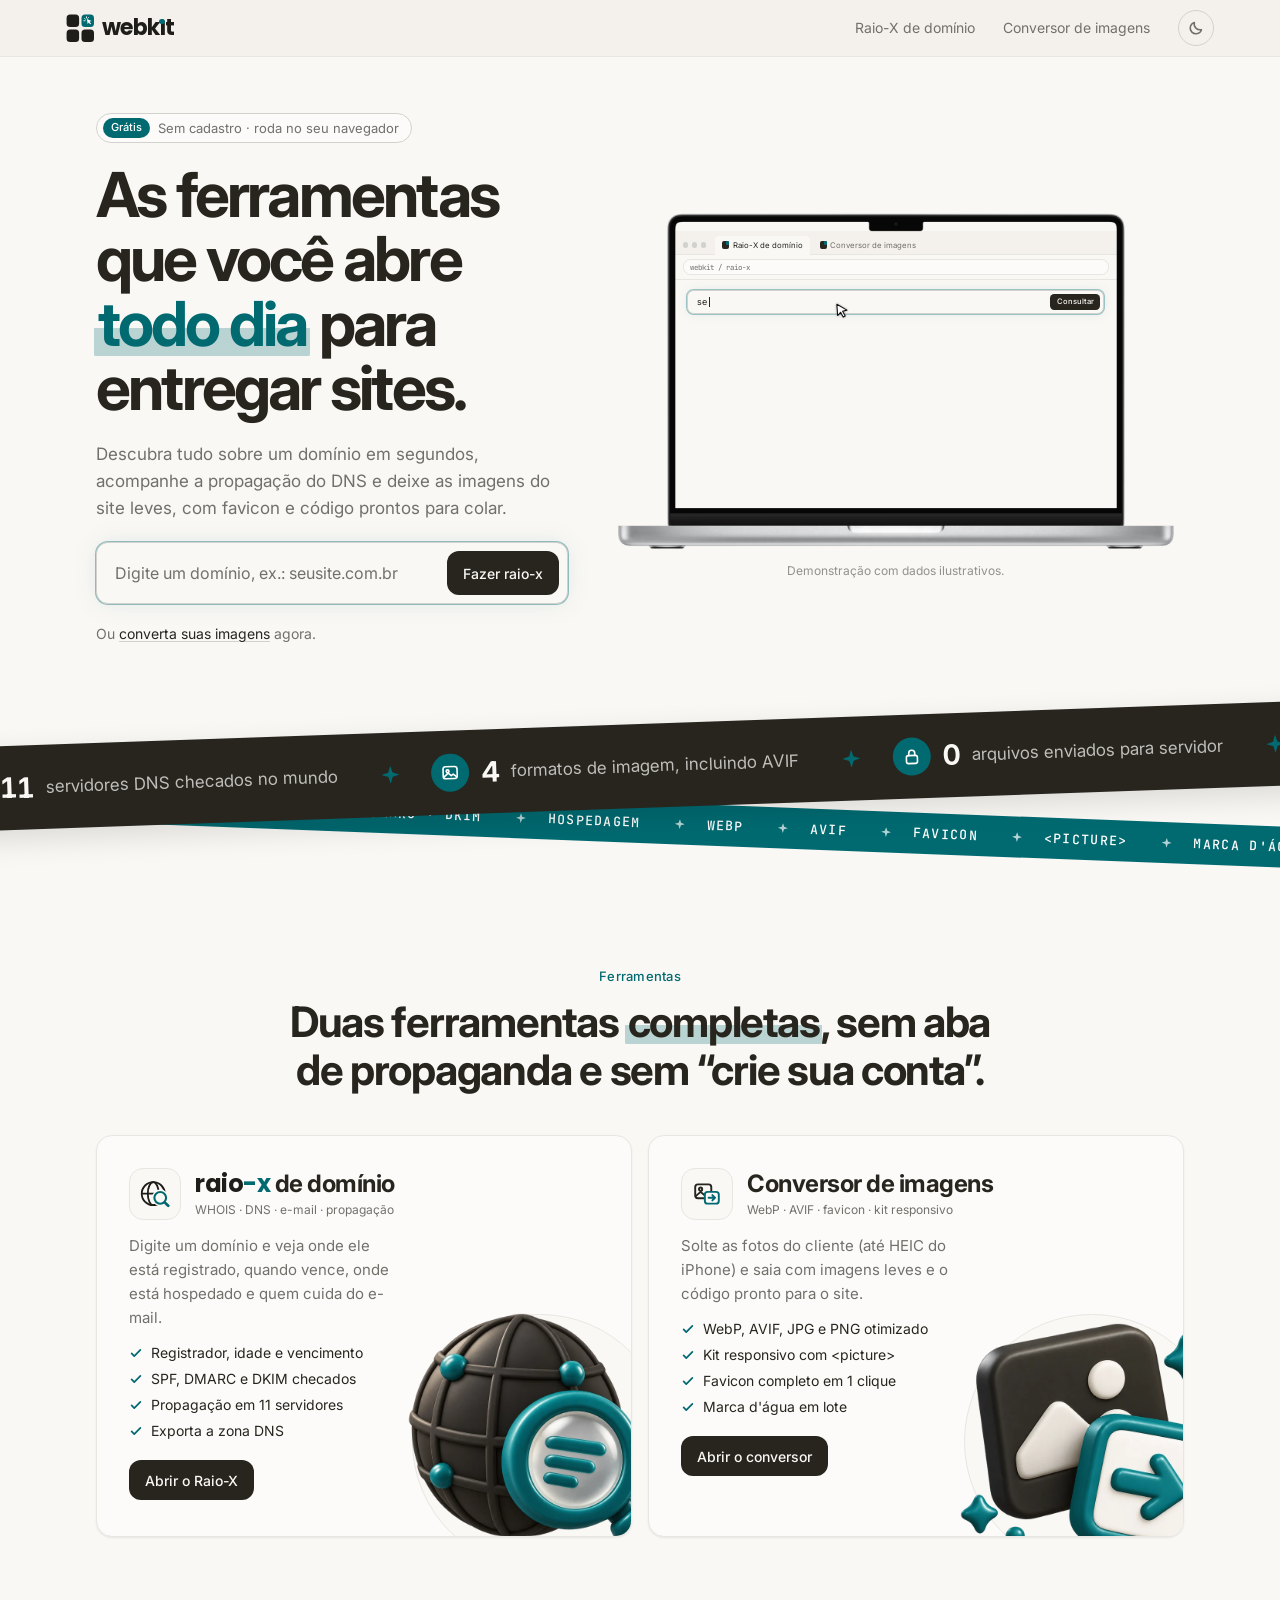
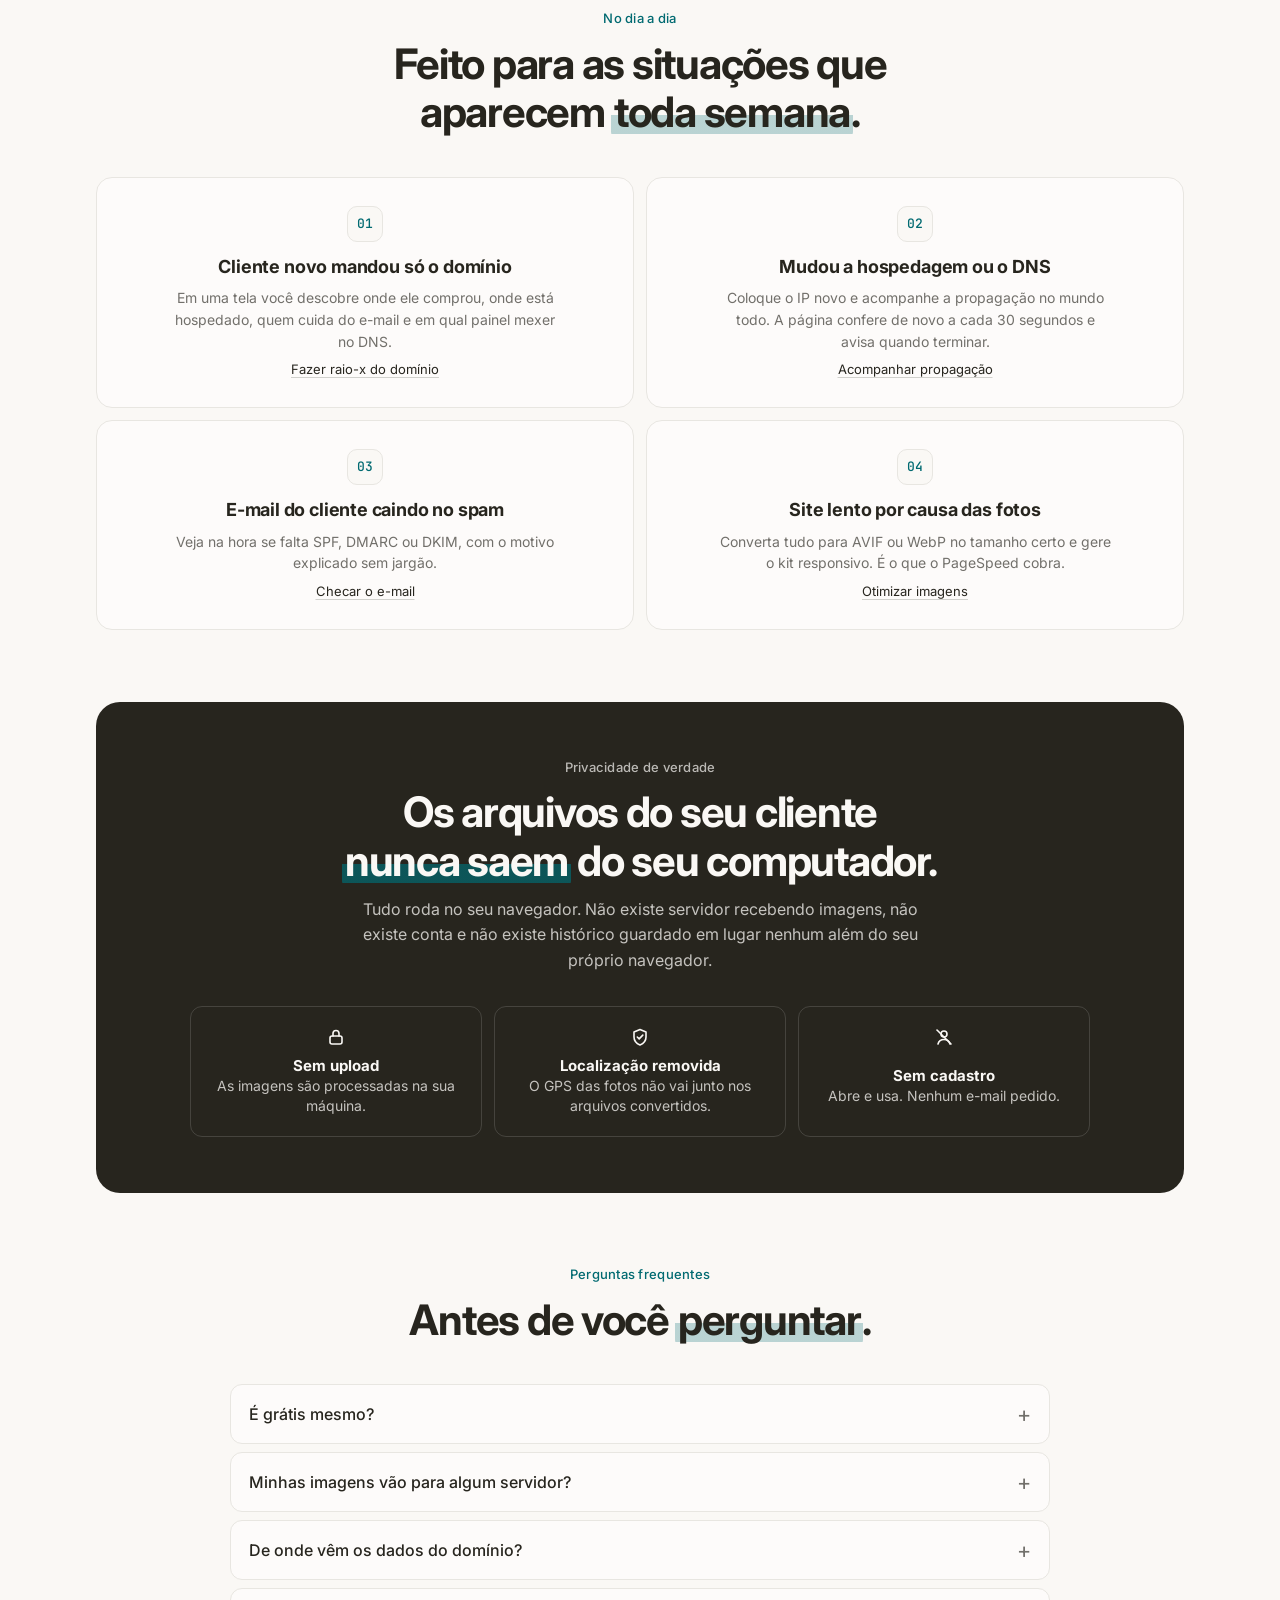
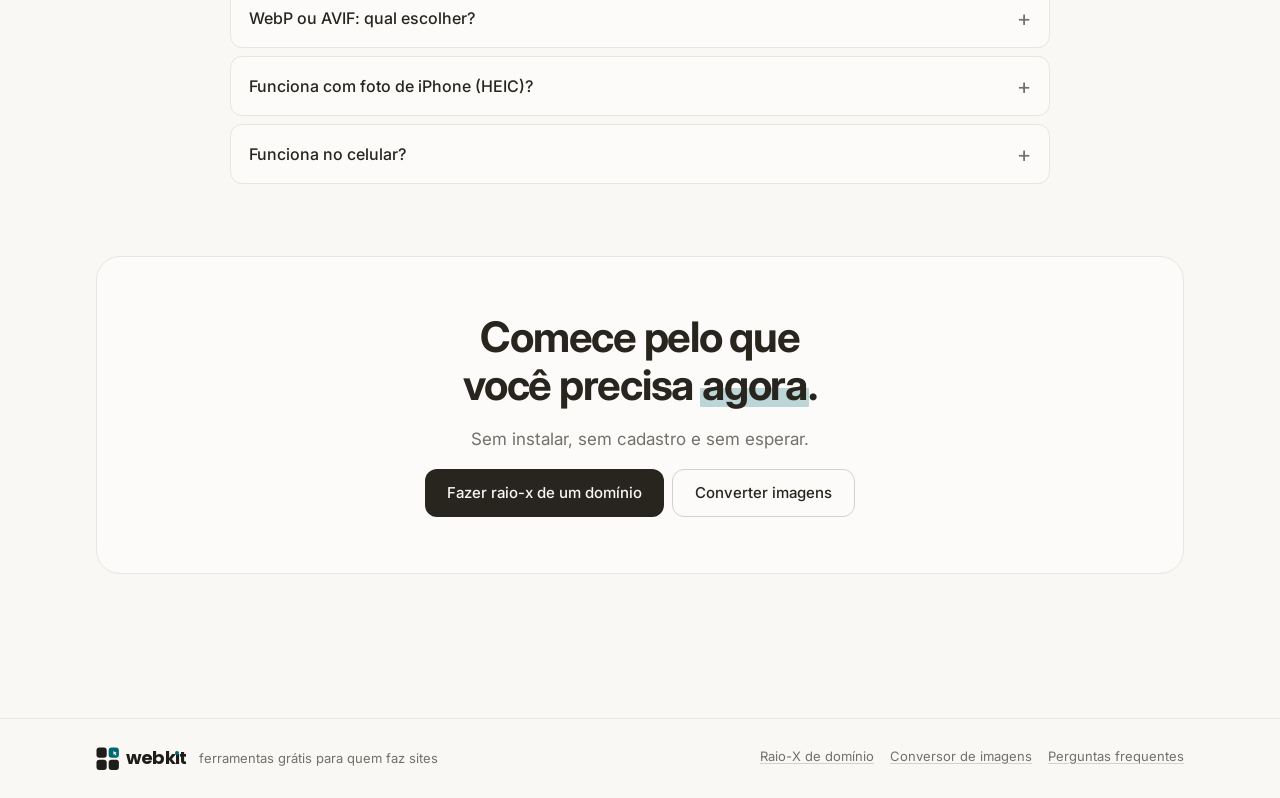
==== commit f0d81363: "Movimento no site: carregamento entre páginas, entrada suave e MacBook animado no hero Tela de carre" ====
--- a/index.html
+++ b/index.html
@@ -18,6 +18,7 @@
   (function(){ var t; try{ t = localStorage.getItem('rx-theme'); }catch(e){}
     if(t !== 'dark' && t !== 'light') t = matchMedia('(prefers-color-scheme: dark)').matches ? 'dark' : 'light';
     document.documentElement.setAttribute('data-theme', t);
+    document.documentElement.classList.add('pl-on');
     document.documentElement.classList.add('js'); })();
 </script>
 <link rel="preconnect" href="https://fonts.googleapis.com">
@@ -26,6 +27,7 @@
 <link href="https://fonts.googleapis.com/css2?family=Poppins:wght@700&text=raio-xwebk%C4%B1t&display=swap" rel="stylesheet">
 <link rel="icon" href="data:image/svg+xml,%3Csvg xmlns='http://www.w3.org/2000/svg' viewBox='0 0 48 48'%3E%3Crect x='1' y='1' width='21' height='21' rx='6' fill='%2327251e'/%3E%3Crect x='26' y='1' width='21' height='21' rx='6' fill='%23016a71'/%3E%3Crect x='1' y='26' width='21' height='21' rx='6' fill='%2327251e'/%3E%3Crect x='26' y='26' width='21' height='21' rx='6' fill='%2327251e'/%3E%3Cpath d='M35.2 8.6l7.6 3.3-3.3 1.1 2.6 3.2-1.5 1.2-2.6-3.2-1.6 2.9z' fill='%23fff'/%3E%3C/svg%3E">
 <link rel="stylesheet" href="assets/base.css">
+<link rel="stylesheet" href="assets/motion.css">
 <style>
 /* Layout: landing comercial em coluna de 1120px. Hero em duas colunas (promessa + busca à esquerda, prévia do produto à direita),
    faixa de números, ferramentas, situações de uso, privacidade, perguntas e chamada final. Plano, sem gradiente, um único teal. */
@@ -51,7 +53,7 @@
 
 /* hero */
 .hero{padding-block:56px 40px}
-.hero-grid{display:grid;grid-template-columns:minmax(0,1.05fr) minmax(0,.95fr);gap:48px;align-items:center}
+.hero-grid{display:grid;grid-template-columns:minmax(0,.9fr) minmax(0,1.1fr);gap:40px;align-items:center}
 @media (max-width:920px){.hero-grid{grid-template-columns:minmax(0,1fr);gap:40px}}
 .hero-copy{display:grid;gap:20px;align-content:start}
 .hero h1{margin:0;font-size:clamp(38px,5.4vw,62px);line-height:1.04;font-weight:700;letter-spacing:-.045em;text-wrap:balance}
@@ -63,48 +65,63 @@
 .try .btn{height:44px}
 .hero-alt{display:flex;flex-wrap:wrap;align-items:center;gap:8px 16px;font-size:14px;color:var(--graphite)}
 .hero-alt a{color:var(--ink)}
-.checks{display:flex;flex-wrap:wrap;gap:8px 20px;margin:4px 0 0;padding:0;list-style:none;font-size:14px;color:var(--graphite)}
-.checks li{display:flex;align-items:center;gap:6px}
-.checks svg{width:16px;height:16px;fill:none;stroke:var(--teal);stroke-width:2;stroke-linecap:round;stroke-linejoin:round}
-
-/* prévia do produto (montada em HTML, com dados de exemplo) */
-.preview{position:relative;min-height:440px}
-@media (max-width:920px){.preview{min-height:0;display:grid;gap:12px}}
-.pv{background:var(--paper);border-radius:var(--r-card);box-shadow:var(--shadow);border:1px solid var(--hair)}
-.pv-main{position:relative;z-index:1;padding:16px;display:grid;gap:12px;width:88%}
-@media (max-width:920px){.pv-main{width:100%}}
-.pv-bar{display:flex;align-items:center;gap:8px;font-size:12px;color:var(--graphite)}
-.pv-bar .dots{display:flex;gap:4px}
-.pv-bar .dots i{width:8px;height:8px;border-radius:50%;background:var(--mist)}
-.pv-url{flex:1;padding:4px 10px;border-radius:var(--r-pill);background:var(--parchment);border:1px solid var(--hair);font:12px var(--mono);color:var(--graphite);white-space:nowrap;overflow:hidden;text-overflow:ellipsis}
-.pv-title{display:flex;align-items:center;gap:8px;font-size:18px;font-weight:500}
-.pv-grid{display:grid;grid-template-columns:1fr 1fr;gap:8px}
-.pv-cell{padding:10px 12px;border-radius:var(--r-input);background:var(--parchment);border:1px solid var(--hair);display:grid;gap:2px;min-width:0}
-.pv-cell .q{font-size:11px;color:var(--graphite)}
-.pv-cell .a{font-size:15px;font-weight:500;white-space:nowrap;overflow:hidden;text-overflow:ellipsis}
-.pv-alert{display:flex;align-items:center;gap:8px;padding:10px 12px;border-radius:var(--r-input);border:1px solid var(--hair);font-size:13px}
-.pv-conv{position:absolute;z-index:2;right:0;bottom:12px;width:62%;padding:14px;display:grid;gap:10px}
-@media (max-width:920px){.pv-conv{position:static;width:100%}}
-.pv-file{display:grid;grid-template-columns:44px minmax(0,1fr) auto;gap:10px;align-items:center}
-.pv-thumb{width:44px;height:44px;border-radius:8px;background:
-  linear-gradient(180deg,transparent 58%,var(--hair) 58% 62%,transparent 62%),
-  var(--parchment);border:1px solid var(--hair);position:relative;overflow:hidden}
-.pv-thumb::before{content:"";position:absolute;left:8px;bottom:10px;width:22px;height:14px;border:2px solid var(--graphite);border-bottom:0;border-radius:2px 2px 0 0}
-.pv-thumb::after{content:"";position:absolute;right:8px;top:8px;width:8px;height:8px;border-radius:50%;background:var(--teal)}
-.pv-file .n{font:500 12px var(--mono);white-space:nowrap;overflow:hidden;text-overflow:ellipsis}
-.pv-file .s{font-size:12px;color:var(--graphite)}
-.pv-progress{height:6px;border-radius:var(--r-pill);background:var(--hair);overflow:hidden}
-.pv-progress span{display:block;height:100%;width:100%;background:var(--teal);transform-origin:left;animation:fill 2.4s ease-out both}
-@keyframes fill{from{transform:scaleX(.08)}to{transform:scaleX(1)}}
-.pv-fav{position:absolute;z-index:3;right:6%;top:-18px;display:flex;gap:8px;padding:10px}
-@media (max-width:920px){.pv-fav{display:none}}
-.pv-fav i{display:grid;place-items:center;width:32px;height:32px;border-radius:8px;background:var(--parchment);border:1px solid var(--hair)}
-.pv-fav i::after{content:"";width:14px;height:14px;border-radius:4px;background:var(--teal)}
-.pv-fav i:nth-child(2)::after{width:18px;height:18px}
-.pv-fav i:nth-child(3){width:40px;height:40px}
-.pv-fav i:nth-child(3)::after{width:22px;height:22px;border-radius:6px}
-.pv-note{position:absolute;left:4px;bottom:0;margin:0;font-size:12px;color:var(--ash)}
-@media (max-width:920px){.pv-note{position:static}}
+
+/* hero: MacBook com um navegador de verdade dentro da tela, alternando entre as duas ferramentas.
+   A tela do mockup é transparente; o conteúdo fica por baixo da moldura. Medidas da tela em % da imagem. */
+.mac{position:relative;width:100%;aspect-ratio:1600/1040}
+.mac-frame{position:absolute;inset:0;z-index:2;width:100%;height:100%;pointer-events:none;user-select:none}
+.mac-screen{position:absolute;z-index:1;left:11.689%;top:14.197%;width:76.623%;height:74.103%;overflow:hidden;container-type:size;background:var(--parchment)}
+.mac-note{margin:10px 0 0;text-align:center;font-size:12px;color:var(--ash)}
+.bw{position:absolute;inset:0;display:grid;grid-template-rows:auto auto minmax(0,1fr);font:400 2.15cqw/1.35 var(--font);color:var(--ink);background:var(--parchment)}
+.bw-tabs{display:flex;align-items:flex-end;gap:.3em;padding:.55em .8em 0;background:var(--rail);border-bottom:1px solid var(--hair)}
+.bw-dots{display:flex;gap:.35em;align-self:center;margin-right:.6em}
+.bw-dots i{width:.6em;height:.6em;border-radius:50%;background:var(--mist)}
+.bw-tab{display:flex;align-items:center;gap:.45em;padding:.45em .9em;border-radius:.6em .6em 0 0;font-size:.82em;color:var(--graphite);white-space:nowrap;transition:background .3s,color .3s}
+.bw-tab.on{background:var(--parchment);color:var(--ink);box-shadow:0 1px 0 var(--parchment)}
+.bw-tab .fav{width:.95em;height:.95em;border-radius:.25em;background:var(--ink);position:relative;flex:none}
+.bw-tab .fav::after{content:"";position:absolute;right:0;top:0;width:45%;height:45%;border-radius:.12em;background:var(--teal)}
+.bw-bar{display:flex;align-items:center;gap:.6em;padding:.45em .8em;border-bottom:1px solid var(--hair)}
+.bw-url{flex:1;padding:.28em .9em;border-radius:1em;background:var(--paper);border:1px solid var(--hair);font:.78em var(--mono);color:var(--graphite);white-space:nowrap;overflow:hidden;text-overflow:ellipsis}
+.bw-body{position:relative;overflow:hidden}
+.scene{position:absolute;inset:0;padding:1em 1.3em;display:grid;align-content:start;gap:.7em;opacity:0;transform:translateX(5%);transition:opacity .45s ease,transform .6s cubic-bezier(.2,.7,.2,1);pointer-events:none}
+.scene.on{opacity:1;transform:none}
+.scene.out{opacity:0;transform:translateX(-5%)}
+.pop{opacity:0;transform:translateY(.6em);transition:opacity .4s ease,transform .5s cubic-bezier(.2,.7,.2,1)}
+.pop.in{opacity:1;transform:none}
+.d-search{display:flex;align-items:center;gap:.2em;padding:.3em .3em .3em .9em;border:1px solid var(--mist);border-radius:.7em;background:var(--parchment);box-shadow:0 0 0 1px rgba(var(--glow),.35),0 0 1.2em rgba(var(--glow),.1)}
+.d-typed{font-size:.95em;white-space:nowrap}
+.d-ph{font-size:.95em;color:var(--graphite)}
+.caret{width:1px;height:1.1em;background:var(--ink);animation:blink 1s steps(1) infinite}
+@keyframes blink{50%{opacity:0}}
+.d-btn{margin-left:auto;padding:.4em .9em;border-radius:.55em;background:var(--ink);color:var(--parchment);font-size:.8em;font-weight:500;transition:transform .15s}
+.d-btn.press,.bw-tab.press{transform:scale(.92)}
+.d-title{display:flex;align-items:center;gap:.5em;font-size:1.35em;font-weight:700;letter-spacing:-.02em}
+.d-pill{display:inline-block;padding:.18em .65em;border-radius:1em;background:var(--teal);color:var(--on-teal);font-size:.62em;font-weight:500;letter-spacing:0}
+.d-pill.warn{background:transparent;border:1px solid var(--ink);color:var(--ink)}
+.d-cards{display:grid;grid-template-columns:repeat(2,minmax(0,1fr));gap:.5em}
+.d-card{display:grid;gap:.12em;padding:.55em .75em;border-radius:.6em;background:var(--paper);border:1px solid var(--hair);min-width:0}
+.d-card .q{font-size:.7em;color:var(--graphite)}
+.d-card .a{font-size:1.05em;font-weight:700;white-space:nowrap;overflow:hidden;text-overflow:ellipsis}
+.d-alert{display:flex;align-items:center;gap:.6em;padding:.5em .75em;border-radius:.6em;border:1px solid var(--hair);background:var(--paper);font-size:.82em}
+.d-alert .d-pill{font-size:.75em}
+.d-row{display:flex;align-items:center;gap:.6em}
+.d-drop{flex:1;padding:.55em;border:1.5px dashed var(--mist);border-radius:.7em;text-align:center;font-size:.8em;color:var(--graphite)}
+.d-file{display:grid;grid-template-columns:2.3em minmax(0,1fr) auto;gap:.65em;align-items:center;padding:.45em .6em;border-radius:.6em;background:var(--paper);border:1px solid var(--hair)}
+.d-thumb{width:2.3em;height:2.3em;border-radius:.45em;position:relative;overflow:hidden}
+.d-thumb.t1{background:var(--ink)}.d-thumb.t2{background:var(--teal)}.d-thumb.t3{background:var(--mist)}
+.d-thumb::before{content:"";position:absolute;left:14%;right:14%;bottom:16%;height:42%;background:var(--parchment);opacity:.85;clip-path:polygon(0 100%,38% 20%,62% 62%,76% 42%,100% 100%)}
+.d-thumb::after{content:"";position:absolute;right:18%;top:16%;width:22%;height:22%;border-radius:50%;background:var(--parchment);opacity:.85}
+.d-file .n{font:500 .78em var(--mono);white-space:nowrap;overflow:hidden;text-overflow:ellipsis}
+.d-file .s{font-size:.68em;color:var(--graphite);white-space:nowrap}
+.d-bar{height:.28em;margin-top:.3em;border-radius:1em;background:var(--hair);overflow:hidden}
+.d-bar span{display:block;height:100%;width:0;background:var(--teal);transition:width .7s cubic-bezier(.3,.7,.3,1)}
+.d-file .d-pill{opacity:0;transform:scale(.6);transition:opacity .3s,transform .35s cubic-bezier(.3,1.6,.5,1)}
+.d-file.done .d-pill{opacity:1;transform:none}
+.d-total{display:flex;justify-content:space-between;align-items:center;padding:.6em .85em;border-radius:.6em;background:var(--ink);color:var(--parchment);font-weight:700;font-size:.95em}
+.d-total .d-pill{font-size:.72em}
+.d-cursor{position:absolute;z-index:5;left:78%;top:70%;width:4.2cqw;height:auto;filter:drop-shadow(0 .15cqw .3cqw rgba(0,0,0,.35));transition:left .75s cubic-bezier(.45,.05,.3,1),top .75s cubic-bezier(.45,.05,.3,1),transform .12s;pointer-events:none}
+.d-cursor.click{transform:scale(.82)}
+@media (prefers-reduced-motion:reduce){.d-cursor{display:none}.caret{animation:none}}
 
 /* faixas cruzadas: cada trilha tem a lista duas vezes e desliza metade da largura, sem emenda */
 .ticker{position:relative;overflow:hidden;padding-block:40px 52px}
@@ -273,11 +290,12 @@
 
 /* entrada suave, só com movimento permitido */
 @media (prefers-reduced-motion:no-preference){
-  .hero-copy > *,.preview > *{animation:rise .6s ease-out both}
+  .hero-copy > *,.hero-mac{animation:rise .7s cubic-bezier(.2,.7,.2,1) both}
+  .pl-on .hero-copy > *,.pl-on .hero-mac{animation-play-state:paused}
   .hero-copy > *:nth-child(2){animation-delay:.05s}.hero-copy > *:nth-child(3){animation-delay:.1s}
   .hero-copy > *:nth-child(4){animation-delay:.15s}.hero-copy > *:nth-child(5){animation-delay:.2s}
-  .pv-conv{animation-delay:.25s!important}.pv-fav{animation-delay:.35s!important}
-  @keyframes rise{from{transform:translateY(10px)}to{transform:none}}
+  .hero-mac{animation-delay:.2s}
+  @keyframes rise{from{transform:translateY(18px)}to{transform:none}}
 }
 </style>
 </head>
@@ -314,28 +332,42 @@
         </div>
       </div>
 
-      <div class="preview" aria-label="Exemplo do que as ferramentas mostram">
-        <div class="pv pv-main">
-          <div class="pv-bar"><span class="dots"><i></i><i></i><i></i></span><span class="pv-url">raio-x.html#seusite.com.br</span></div>
-          <div class="pv-title">seusite.com.br <span class="pill ok">Registrado</span></div>
-          <div class="pv-grid">
-            <div class="pv-cell"><span class="q">Registrado em</span><span class="a">Registro.br</span></div>
-            <div class="pv-cell"><span class="q">Idade do domínio</span><span class="a">6 anos</span></div>
-            <div class="pv-cell"><span class="q">Hospedagem provável</span><span class="a">Hostinger</span></div>
-            <div class="pv-cell"><span class="q">Provedor de e-mail</span><span class="a">Google Workspace</span></div>
+      <div class="hero-mac">
+        <div class="mac" aria-label="Demonstração das duas ferramentas em uso">
+          <div class="mac-screen" id="demo" aria-hidden="true">
+            <div class="bw">
+              <div class="bw-tabs">
+                <span class="bw-dots"><i></i><i></i><i></i></span>
+                <span class="bw-tab on" data-tab="rx"><i class="fav"></i>Raio-X de domínio</span>
+                <span class="bw-tab" data-tab="cv"><i class="fav"></i>Conversor de imagens</span>
+              </div>
+              <div class="bw-bar"><span class="bw-url" id="d-url">webkit / raio-x</span></div>
+              <div class="bw-body">
+                <section class="scene on" data-scene="rx">
+                  <div class="d-search"><span class="d-typed" id="d-typed"></span><i class="caret"></i><span class="d-ph" id="d-ph">Digite um domínio</span><span class="d-btn" id="d-go">Consultar</span></div>
+                  <div class="d-title pop">seusite.com.br <span class="d-pill">Registrado</span></div>
+                  <div class="d-cards">
+                    <div class="d-card pop"><span class="q">Registrado em</span><span class="a">Registro.br</span></div>
+                    <div class="d-card pop"><span class="q">Quando expira</span><span class="a">em 8 meses</span></div>
+                    <div class="d-card pop"><span class="q">Hospedagem provável</span><span class="a">Hostinger</span></div>
+                    <div class="d-card pop"><span class="q">Provedor de e-mail</span><span class="a">Google Workspace</span></div>
+                  </div>
+                  <div class="d-alert pop"><span class="d-pill warn">Atenção</span>Falta o DMARC: e-mails podem cair no spam.</div>
+                </section>
+                <section class="scene" data-scene="cv">
+                  <div class="d-row"><span class="d-drop">Solte as imagens aqui</span><span class="d-btn" id="d-conv">Converter</span></div>
+                  <div class="d-file pop"><span class="d-thumb t1"></span><div style="min-width:0"><div class="n">fachada.jpg</div><div class="s">4000 × 3000 · 2,4 MB → <b>180 KB</b></div><div class="d-bar"><span></span></div></div><span class="d-pill">−92%</span></div>
+                  <div class="d-file pop"><span class="d-thumb t2"></span><div style="min-width:0"><div class="n">cozinha.heic</div><div class="s">3024 × 4032 · 2,1 MB → <b>164 KB</b></div><div class="d-bar"><span></span></div></div><span class="d-pill">−92%</span></div>
+                  <div class="d-file pop"><span class="d-thumb t3"></span><div style="min-width:0"><div class="n">banheiro.png</div><div class="s">2400 × 1600 · 820 KB → <b>68 KB</b></div><div class="d-bar"><span></span></div></div><span class="d-pill">−92%</span></div>
+                  <div class="d-total pop"><span>5,3 MB → 412 KB</span><span class="d-pill">Economia de 92%</span></div>
+                </section>
+              </div>
+            </div>
+            <svg class="d-cursor" id="d-cursor" viewBox="0 0 24 24"><path d="M5 3l13 7.5-5.6 1.4 3.4 6.2-2.6 1.4-3.4-6.2L6 17.5z" fill="#fff" stroke="#111" stroke-width="1.4" stroke-linejoin="round"/></svg>
           </div>
-          <div class="pv-alert"><span class="pill warn">Atenção</span><span>Falta o DMARC: e-mails podem cair no spam.</span></div>
+          <img class="mac-frame" src="assets/img/macbook.webp" alt="" width="1600" height="1040" fetchpriority="high">
         </div>
-        <div class="pv pv-conv">
-          <div class="pv-file">
-            <span class="pv-thumb" aria-hidden="true"></span>
-            <div style="min-width:0"><div class="n">fachada-01.avif</div><div class="s">4000 × 3000 · 2,4 MB → 1200 × 900 · 96 KB</div></div>
-            <span class="pill ok">−96%</span>
-          </div>
-          <div class="pv-progress"><span></span></div>
-        </div>
-        <div class="pv pv-fav" aria-hidden="true"><i></i><i></i><i></i></div>
-        <p class="pv-note">Dados ilustrativos.</p>
+        <p class="mac-note">Demonstração com dados ilustrativos.</p>
       </div>
     </div>
   </section>
@@ -511,8 +543,88 @@
   e.preventDefault();
   let v = document.getElementById('try-q').value.trim().toLowerCase();
   v = v.replace(/^[a-z]+:\/\//, '').replace(/^[^@\/]*@/, '').replace(/[\/?#:].*$/, '').replace(/^www\./, '');
-  location.href = 'raio-x.html' + (v ? '#' + encodeURIComponent(v) : '');
+  document.documentElement.classList.add('pl-on');
+  setTimeout(() => { location.href = 'raio-x.html' + (v ? '#' + encodeURIComponent(v) : ''); }, 260);
 });
 </script>
+<script>
+// demonstração no MacBook: digita um domínio no Raio-X, mostra o resultado, troca de aba e converte imagens, em loop
+(function(){
+  const demo = document.getElementById('demo'); if(!demo) return;
+  const q = s => demo.querySelector(s), qa = s => [...demo.querySelectorAll(s)];
+  const cursor = q('#d-cursor'), typed = q('#d-typed'), ph = q('#d-ph'), url = q('#d-url');
+  const tabs = {rx: q('[data-tab="rx"]'), cv: q('[data-tab="cv"]')};
+  const scenes = {rx: q('[data-scene="rx"]'), cv: q('[data-scene="cv"]')};
+  const DOMAIN = 'seusite.com.br';
+  const reduced = matchMedia('(prefers-reduced-motion: reduce)').matches;
+  let visible = true;
+  new IntersectionObserver(([e]) => { visible = e.isIntersecting; }).observe(demo);
+  const sleep = ms => new Promise(r => setTimeout(r, ms));
+  // espera respeitando a página: pausa quando o MacBook sai da tela, a aba fica em segundo plano ou a tela de carregamento está aberta
+  const wait = async ms => { await sleep(ms); while(!visible || document.hidden || document.documentElement.classList.contains('pl-on')) await sleep(250); };
+  function point(el, dx = .5, dy = .5){
+    const s = demo.getBoundingClientRect(), r = el.getBoundingClientRect();
+    cursor.style.left = ((r.left - s.left + r.width * dx) / s.width * 100) + '%';
+    cursor.style.top = ((r.top - s.top + r.height * dy) / s.height * 100) + '%';
+  }
+  async function click(el){ cursor.classList.add('click'); el.classList.add('press'); await sleep(160); cursor.classList.remove('click'); el.classList.remove('press'); }
+  function show(name){
+    for(const k in tabs){ tabs[k].classList.toggle('on', k === name); }
+    for(const k in scenes){
+      const on = k === name;
+      if(!on && scenes[k].classList.contains('on')){ scenes[k].classList.add('out'); setTimeout(() => scenes[k].classList.remove('out'), 600); }
+      scenes[k].classList.toggle('on', on);
+    }
+  }
+  function resetRx(){ typed.textContent = ''; ph.hidden = false; qa('[data-scene="rx"] .pop').forEach(e => e.classList.remove('in')); url.textContent = 'webkit / raio-x'; }
+  function resetCv(){ qa('[data-scene="cv"] .pop').forEach(e => e.classList.remove('in', 'done')); qa('.d-bar span').forEach(b => { b.style.width = '0'; }); }
+  async function stagger(list, gap){ for(const el of list){ el.classList.add('in'); await wait(gap); } }
+
+  if(reduced){ // sem animação: mostra o resultado do Raio-X pronto
+    typed.textContent = DOMAIN; ph.hidden = true; url.textContent = 'webkit / raio-x#' + DOMAIN;
+    qa('[data-scene="rx"] .pop').forEach(e => e.classList.add('in'));
+    return;
+  }
+
+  async function loop(){
+    for(;;){
+      // Raio-X: digita o domínio e consulta
+      resetRx(); show('rx');
+      await wait(500);
+      point(q('.d-search'), .35, .5); await wait(800);
+      ph.hidden = true;
+      for(const ch of DOMAIN){ typed.textContent += ch; await wait(55 + Math.random() * 70); }
+      point(q('#d-go')); await wait(700);
+      await click(q('#d-go'));
+      url.textContent = 'webkit / raio-x#' + DOMAIN;
+      await wait(250);
+      await stagger(qa('[data-scene="rx"] .pop'), 140);
+      point(q('.d-alert'), .7, .6);
+      await wait(2400);
+
+      // troca de aba para o conversor
+      resetCv();
+      point(tabs.cv, .45, .55); await wait(850);
+      await click(tabs.cv);
+      show('cv'); url.textContent = 'webkit / conversor';
+      await wait(600);
+      await stagger(qa('[data-scene="cv"] .d-file'), 160);
+      point(q('#d-conv')); await wait(800);
+      await click(q('#d-conv'));
+      for(const f of qa('[data-scene="cv"] .d-file')){ f.querySelector('.d-bar span').style.width = '100%'; await wait(650); f.classList.add('done'); }
+      await wait(200);
+      q('[data-scene="cv"] .d-total').classList.add('in');
+      point(q('.d-total'), .75, .5);
+      await wait(2600);
+
+      // volta para o Raio-X
+      point(tabs.rx, .45, .55); await wait(850);
+      await click(tabs.rx);
+    }
+  }
+  loop();
+})();
+</script>
+<script src="assets/site.js"></script>
 </body>
 </html>
--- a/assets/motion.css
+++ b/assets/motion.css
@@ -0,0 +1,27 @@
+/* Movimento compartilhado do hub: tela de carregamento entre páginas e entrada suave dos blocos.
+   Depende só dos tokens --parchment, --ink e --teal, que todas as páginas definem. */
+
+/* tela de carregamento: cobre a página com o fundo e mostra a grade do webkit com o quadrado teal girando.
+   O html recebe .pl-on no <head>; assets/site.js tira. Se o script falhar, some sozinha em 2,5 s. */
+html::before{content:"";position:fixed;inset:0;z-index:9998;background:var(--parchment);opacity:0;visibility:hidden;transition:opacity .3s ease,visibility 0s linear .3s}
+html::after{content:"";position:fixed;left:50%;top:50%;z-index:9999;width:18px;height:18px;margin:-20px 0 0 -20px;border-radius:5px;
+  background:var(--ink);box-shadow:22px 0 0 var(--teal),0 22px 0 var(--ink),22px 22px 0 var(--ink);opacity:0;visibility:hidden;transition:opacity .2s ease,visibility 0s linear .2s}
+html.pl-on::before,html.pl-on::after{opacity:1;visibility:visible;transition:opacity .18s ease}
+html.pl-on::before{animation:pl-failsafe 0s 2.5s forwards}
+html.pl-on::after{animation:pl-cycle .8s steps(1) infinite,pl-failsafe 0s 2.5s forwards}
+@keyframes pl-cycle{
+  0%{background:var(--ink);box-shadow:22px 0 0 var(--teal),0 22px 0 var(--ink),22px 22px 0 var(--ink)}
+  25%{background:var(--ink);box-shadow:22px 0 0 var(--ink),0 22px 0 var(--ink),22px 22px 0 var(--teal)}
+  50%{background:var(--ink);box-shadow:22px 0 0 var(--ink),0 22px 0 var(--teal),22px 22px 0 var(--ink)}
+  75%{background:var(--teal);box-shadow:22px 0 0 var(--ink),0 22px 0 var(--ink),22px 22px 0 var(--ink)}
+}
+@keyframes pl-failsafe{to{opacity:0;visibility:hidden}}
+
+/* entrada suave: blocos sobem e aparecem quando entram na tela (classes aplicadas por assets/site.js) */
+.rv{opacity:0;transform:translateY(20px);transition:opacity .6s ease,transform .75s cubic-bezier(.2,.7,.2,1)}
+.rv.rv-in{opacity:1;transform:none}
+
+@media (prefers-reduced-motion:reduce){
+  html.pl-on::after{animation:pl-failsafe 0s 2.5s forwards}
+  .rv{opacity:1;transform:none;transition:none}
+}
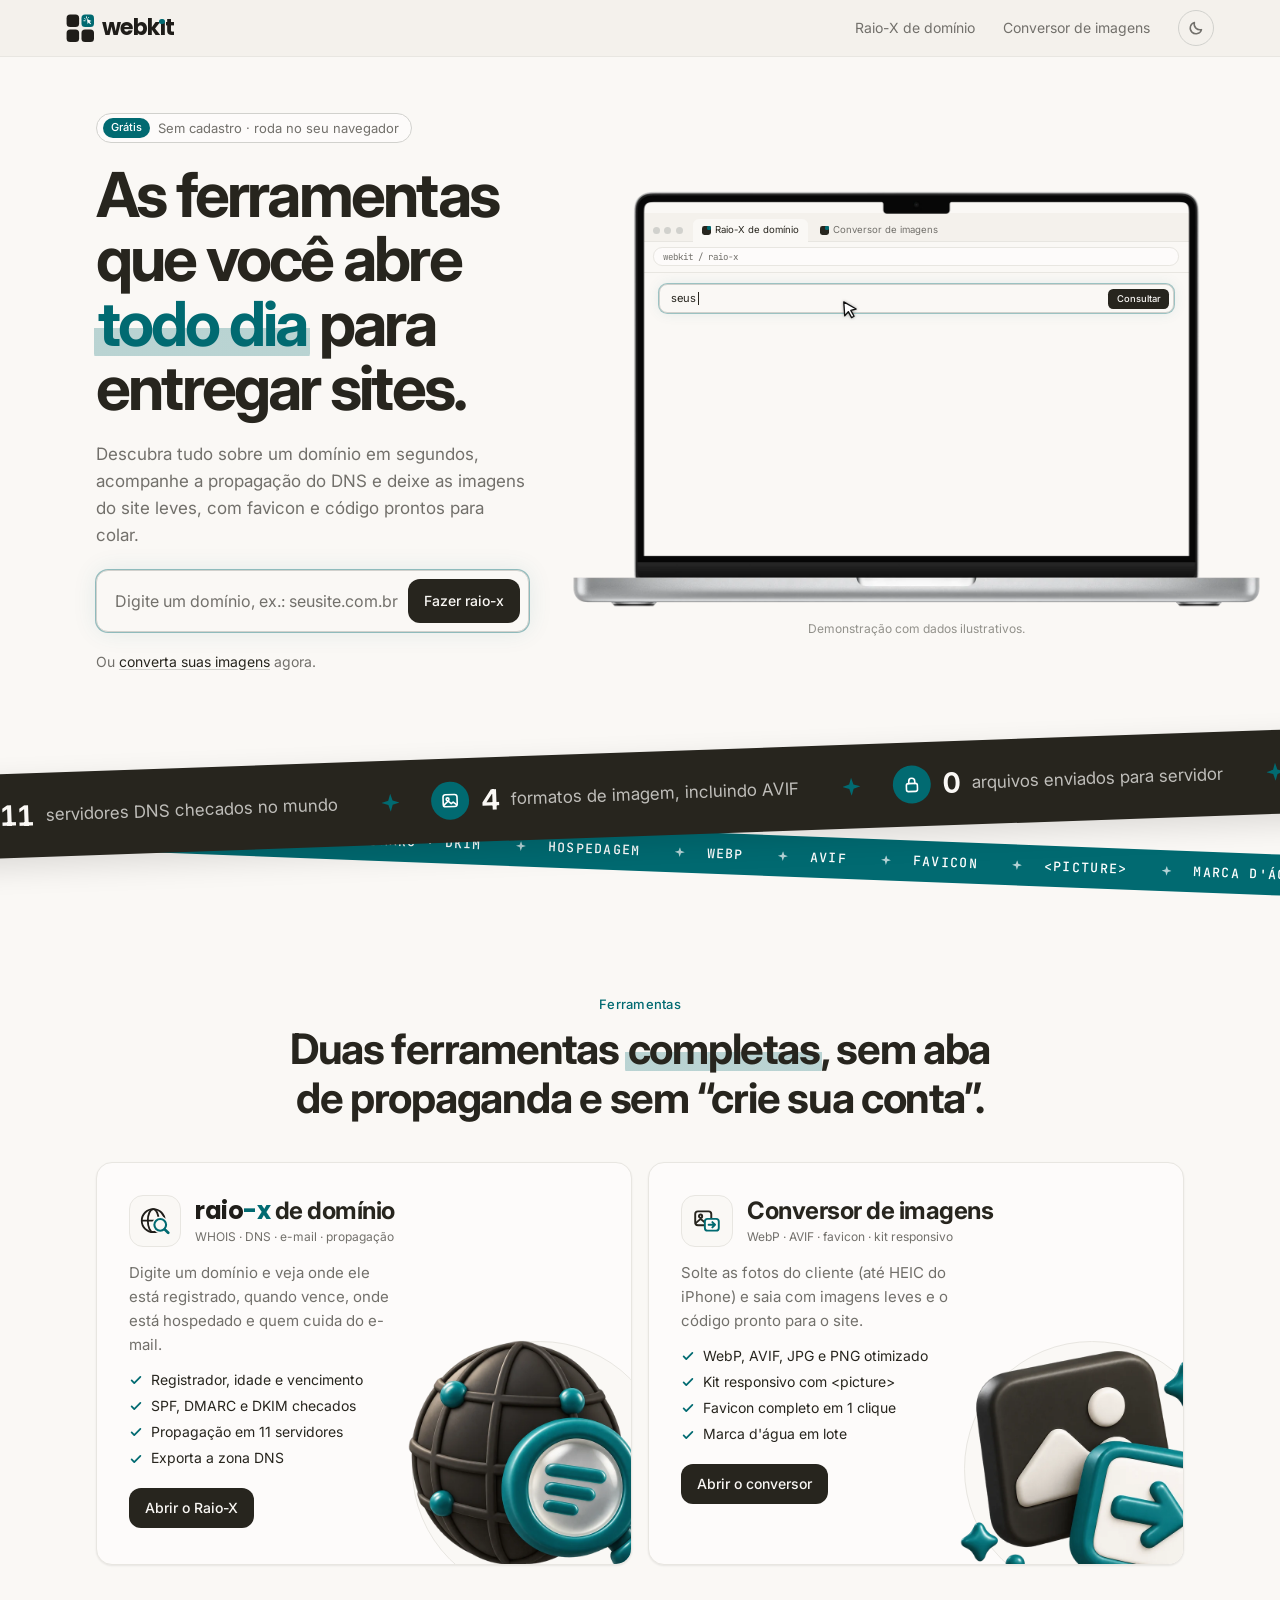
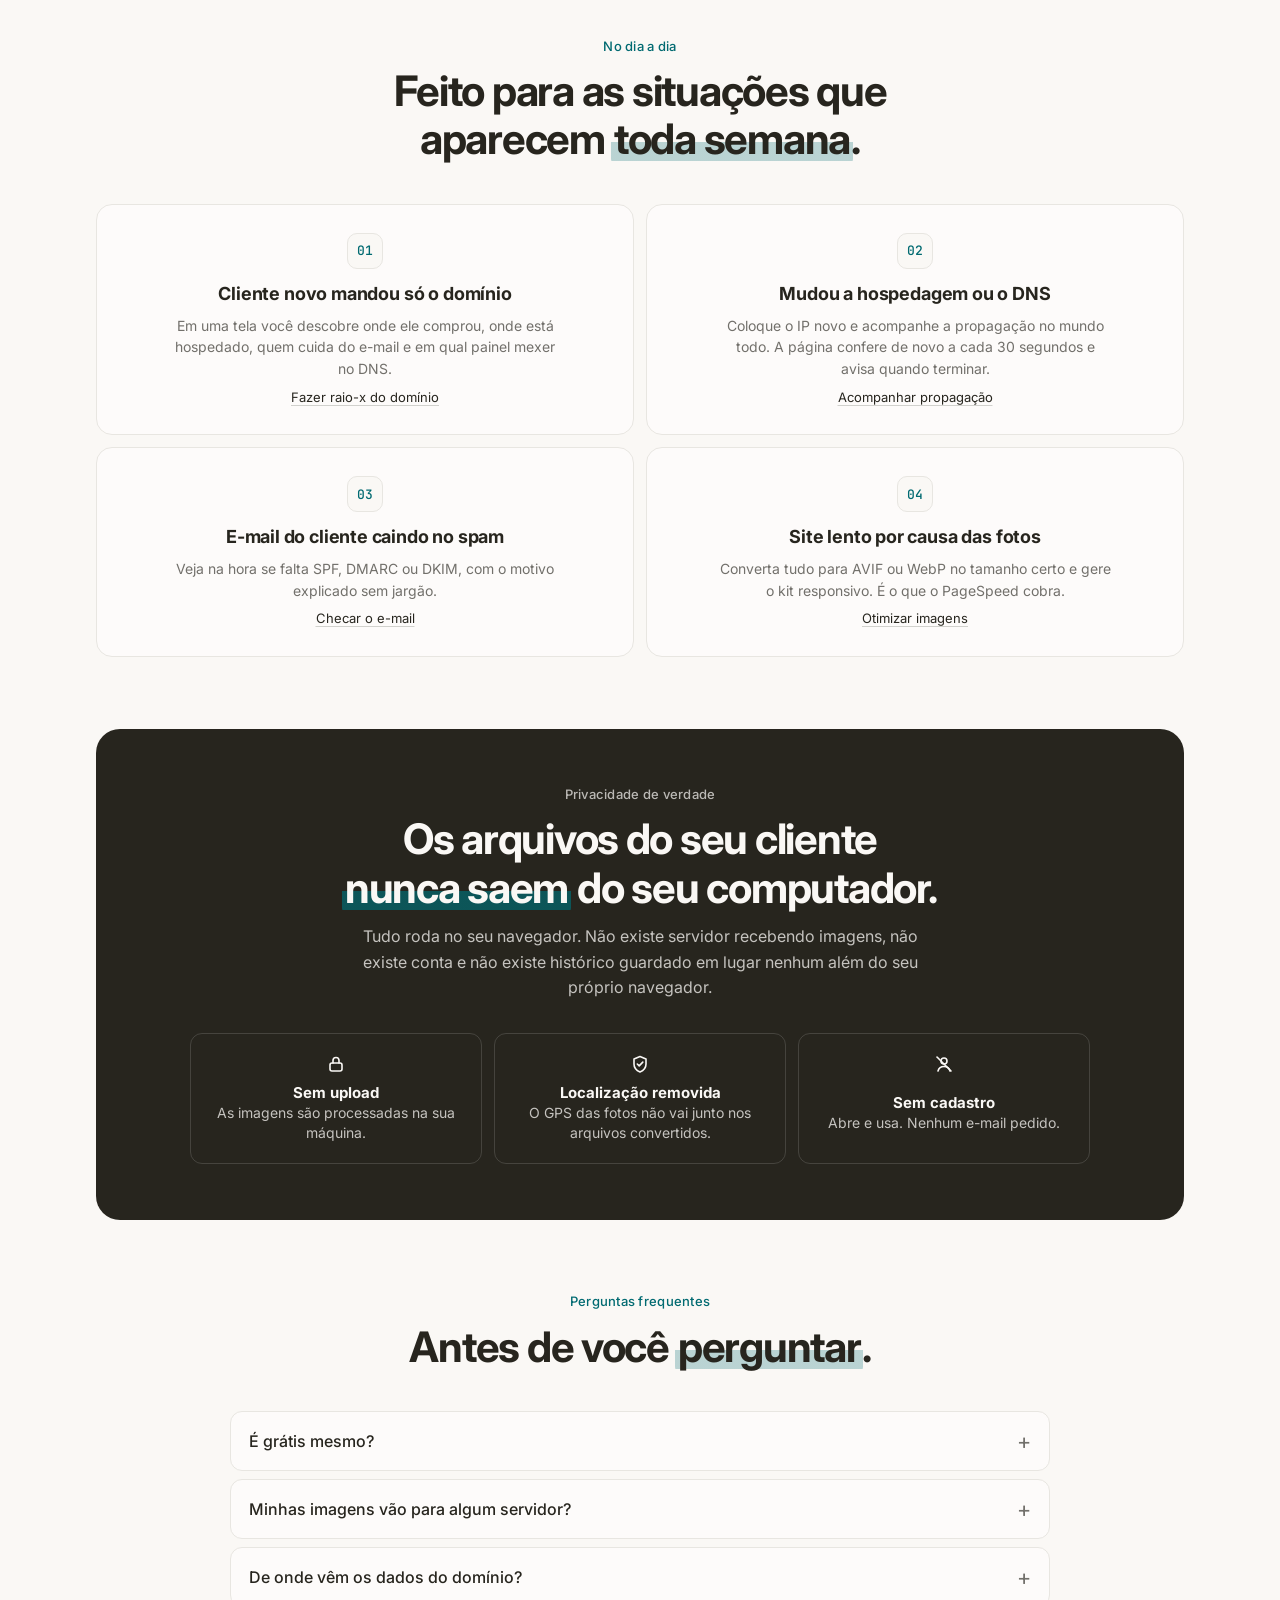
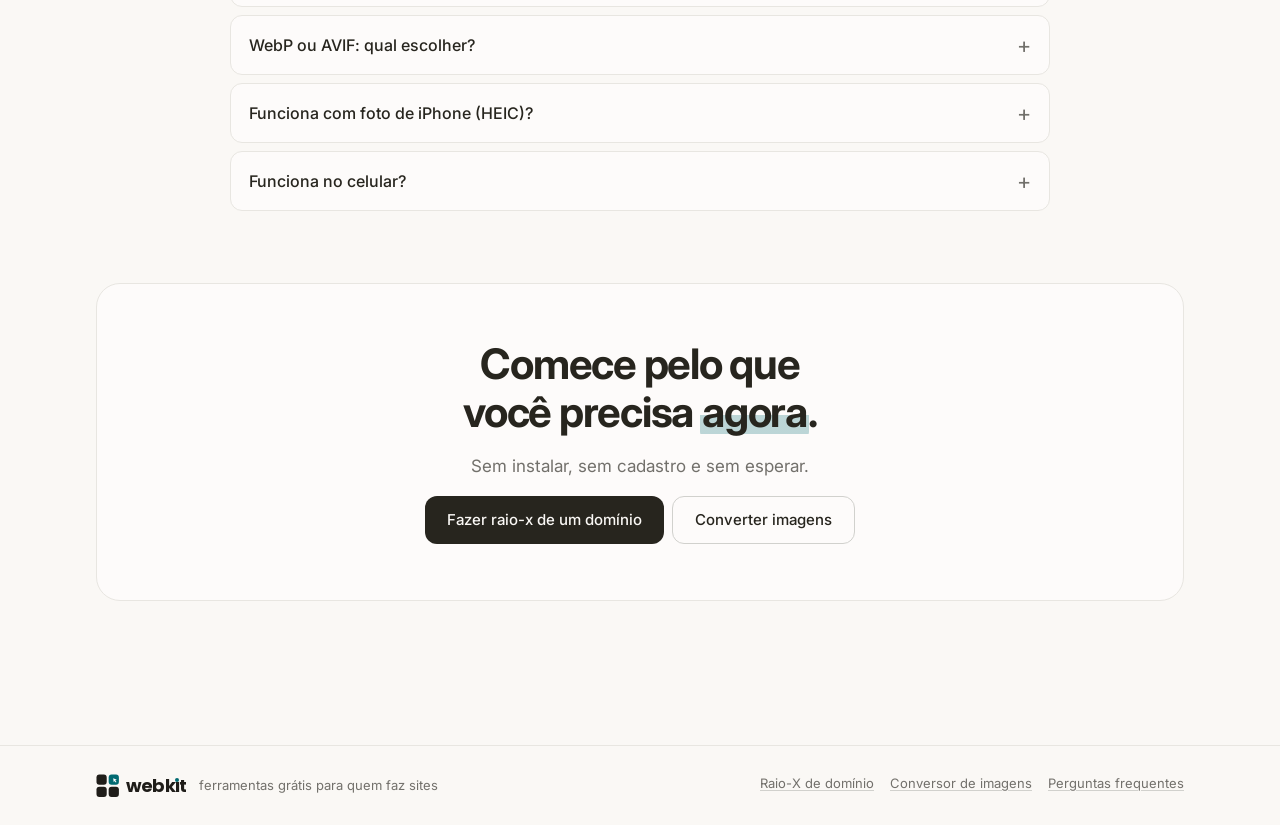
==== commit fd640ff7: "Hero: MacBook maior e troca de aba sem sobreposição No desktop o notebook ocupa a margem até a borda" ====
--- a/index.html
+++ b/index.html
@@ -52,9 +52,13 @@
 }
 
 /* hero */
-.hero{padding-block:56px 40px}
-.hero-grid{display:grid;grid-template-columns:minmax(0,.9fr) minmax(0,1.1fr);gap:40px;align-items:center}
+.hero{padding-block:56px 40px;overflow:hidden}
+.hero-grid{display:grid;grid-template-columns:minmax(0,.82fr) minmax(0,1.18fr);gap:32px;align-items:center}
 @media (max-width:920px){.hero-grid{grid-template-columns:minmax(0,1fr);gap:40px}}
+/* no desktop o notebook cresce para a direita, ocupando a margem até a borda da tela (sem cortar a tela dele) */
+@media (min-width:921px){
+  .hero-mac{--bleed:clamp(16px, calc((100vw - 1120px) / 2 + 8px), 520px);width:calc(100% + var(--bleed));margin-right:calc(-1 * var(--bleed))}
+}
 .hero-copy{display:grid;gap:20px;align-content:start}
 .hero h1{margin:0;font-size:clamp(38px,5.4vw,62px);line-height:1.04;font-weight:700;letter-spacing:-.045em;text-wrap:balance}
 .hero h1 em{font-style:normal;color:var(--teal)}
@@ -83,9 +87,10 @@
 .bw-bar{display:flex;align-items:center;gap:.6em;padding:.45em .8em;border-bottom:1px solid var(--hair)}
 .bw-url{flex:1;padding:.28em .9em;border-radius:1em;background:var(--paper);border:1px solid var(--hair);font:.78em var(--mono);color:var(--graphite);white-space:nowrap;overflow:hidden;text-overflow:ellipsis}
 .bw-body{position:relative;overflow:hidden}
-.scene{position:absolute;inset:0;padding:1em 1.3em;display:grid;align-content:start;gap:.7em;opacity:0;transform:translateX(5%);transition:opacity .45s ease,transform .6s cubic-bezier(.2,.7,.2,1);pointer-events:none}
-.scene.on{opacity:1;transform:none}
-.scene.out{opacity:0;transform:translateX(-5%)}
+/* troca de aba: a cena antiga some rápido e só depois a nova entra, sem as duas se sobreporem */
+.scene{position:absolute;inset:0;padding:1em 1.3em;display:grid;align-content:start;gap:.7em;background:var(--parchment);opacity:0;visibility:hidden;transform:translateX(4%);transition:opacity .18s ease,transform .18s ease,visibility 0s linear .18s;pointer-events:none}
+.scene.on{opacity:1;visibility:visible;transform:none;transition:opacity .4s ease .16s,transform .55s cubic-bezier(.2,.7,.2,1) .16s,visibility 0s}
+.scene.out{transform:translateX(-4%)}
 .pop{opacity:0;transform:translateY(.6em);transition:opacity .4s ease,transform .5s cubic-bezier(.2,.7,.2,1)}
 .pop.in{opacity:1;transform:none}
 .d-search{display:flex;align-items:center;gap:.2em;padding:.3em .3em .3em .9em;border:1px solid var(--mist);border-radius:.7em;background:var(--parchment);box-shadow:0 0 0 1px rgba(var(--glow),.35),0 0 1.2em rgba(var(--glow),.1)}
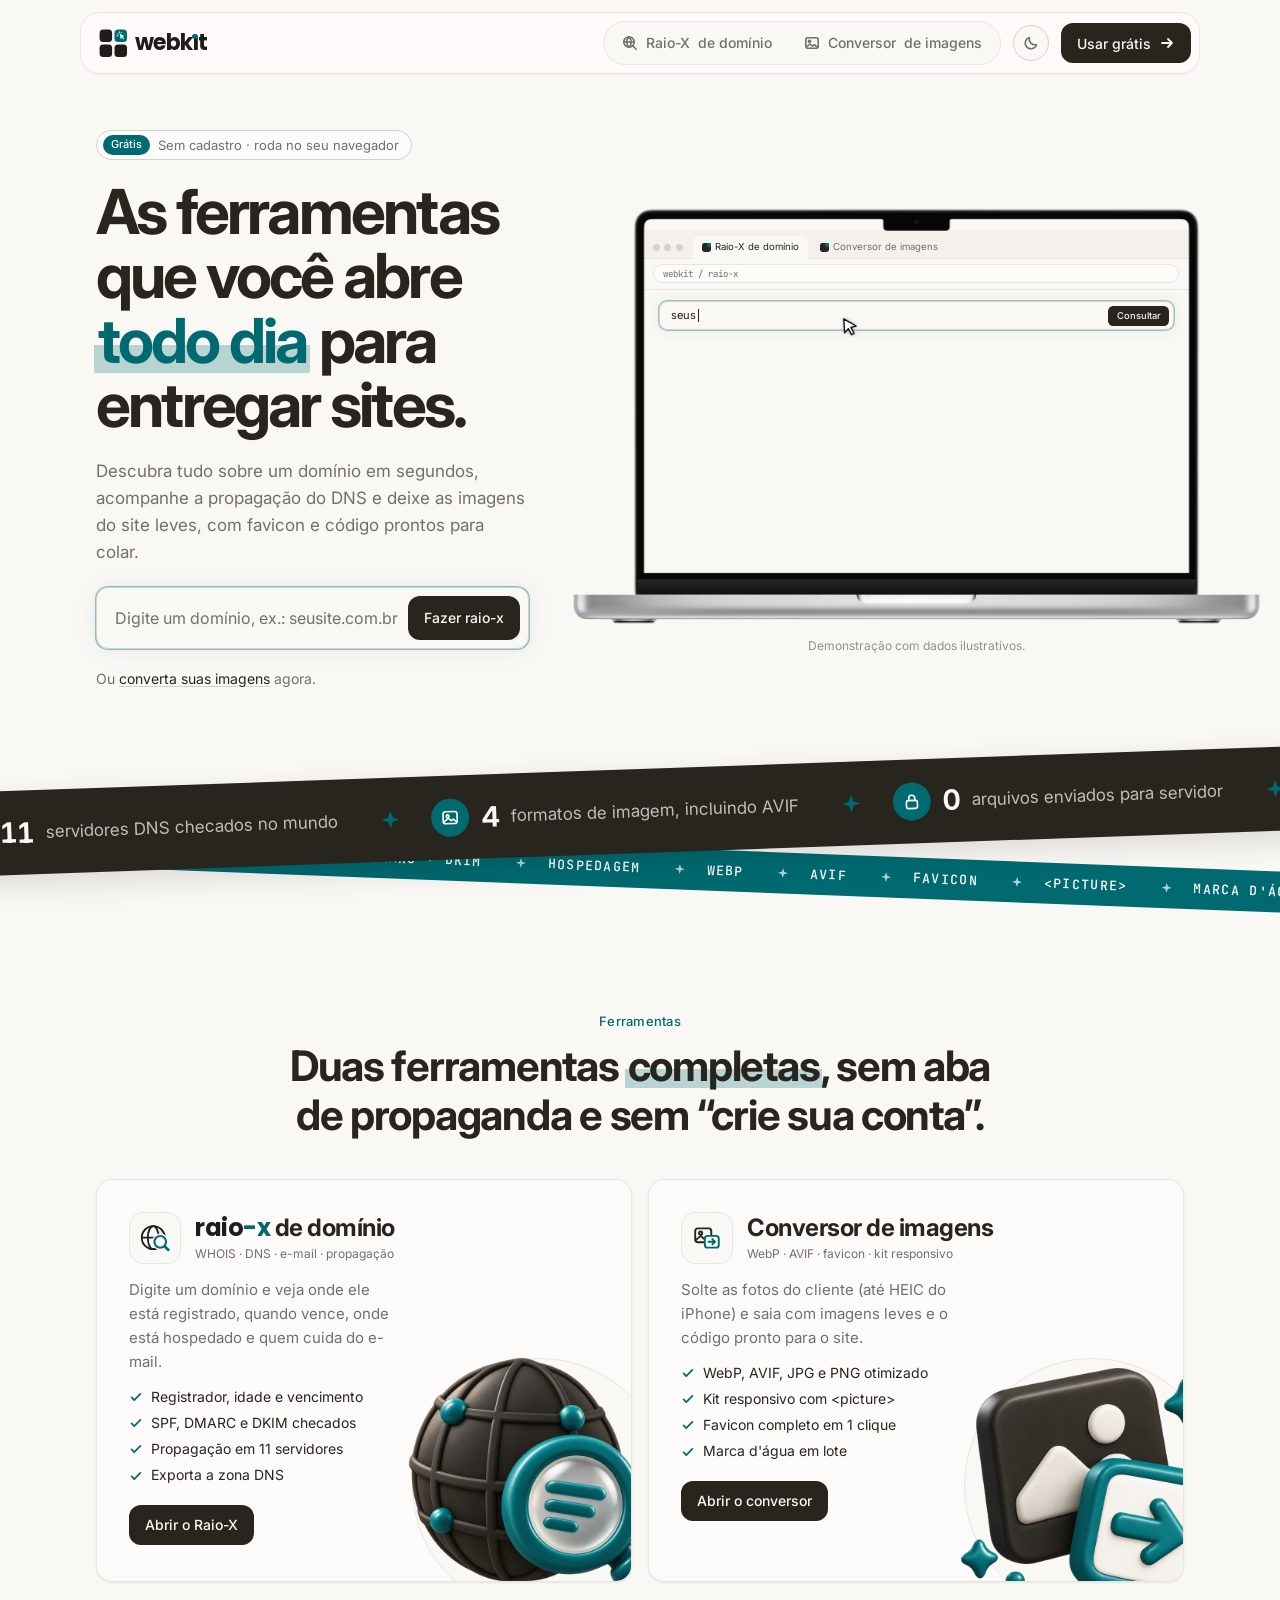
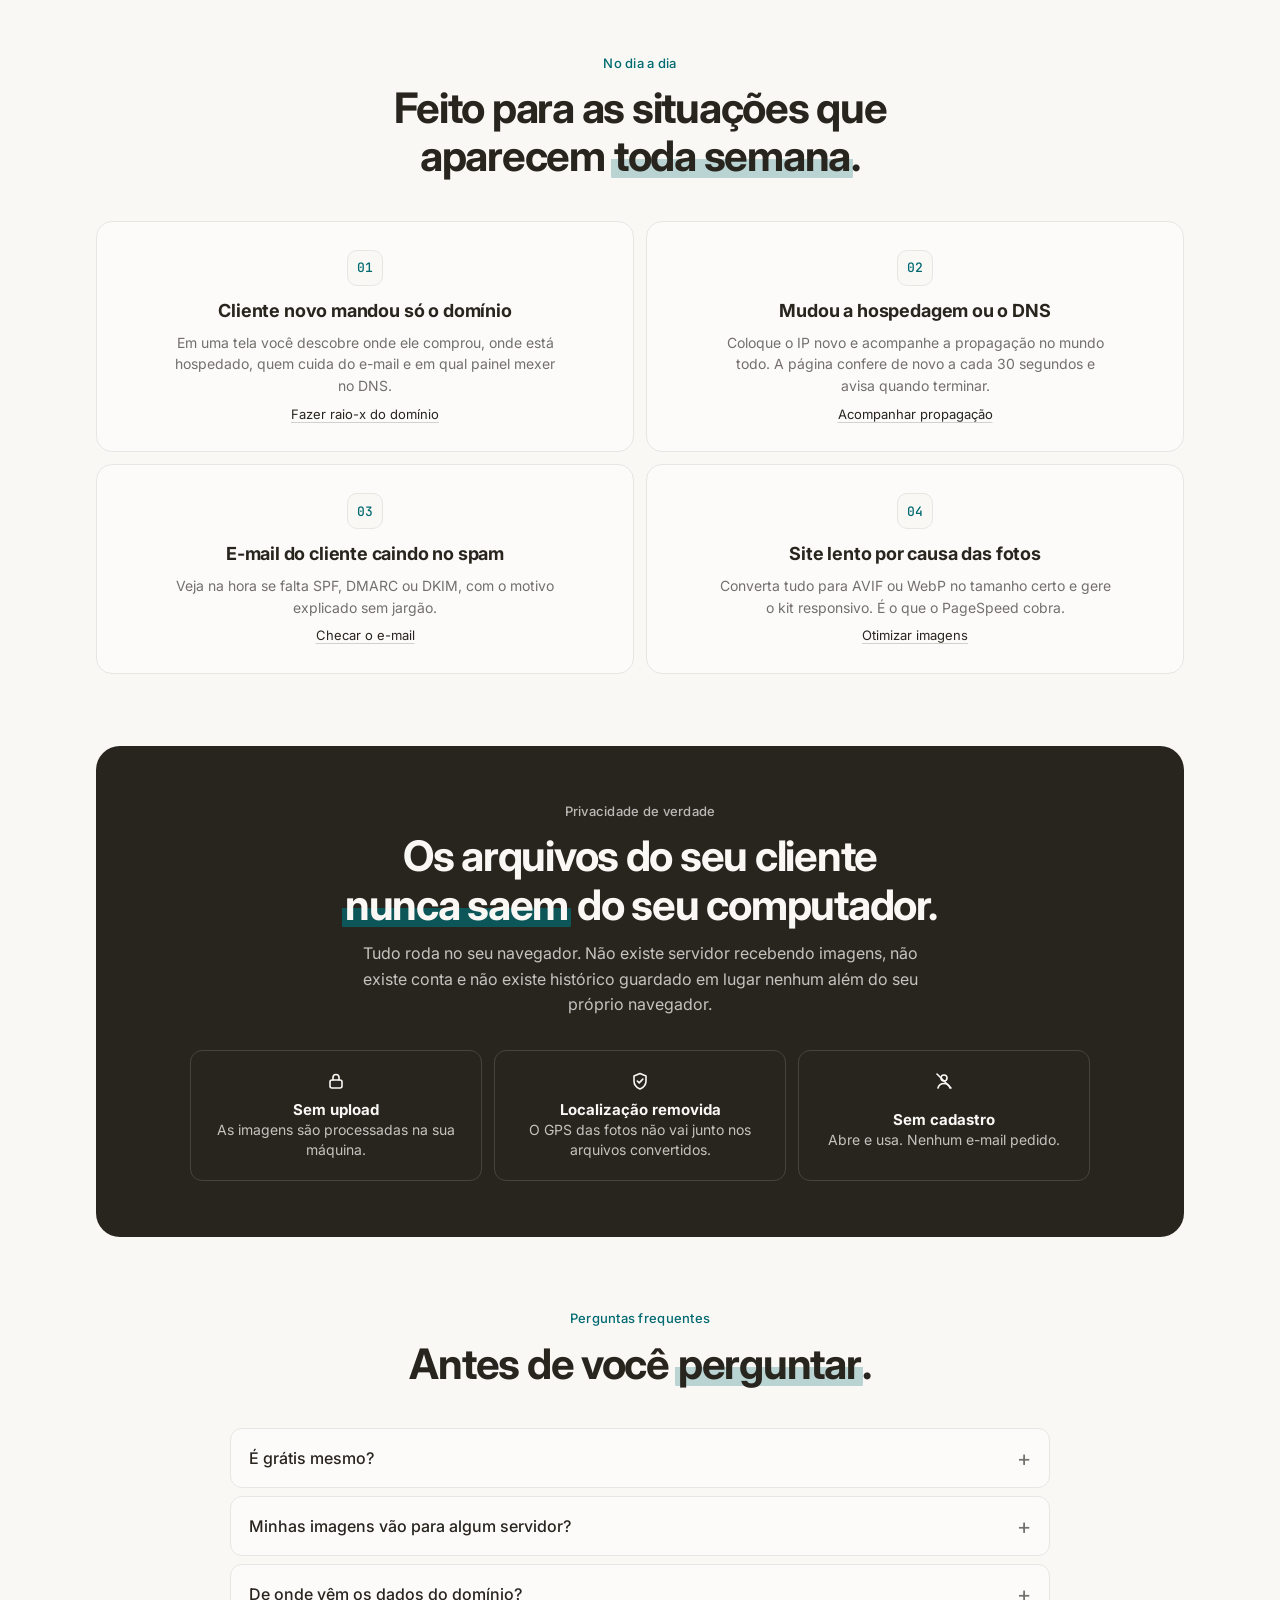
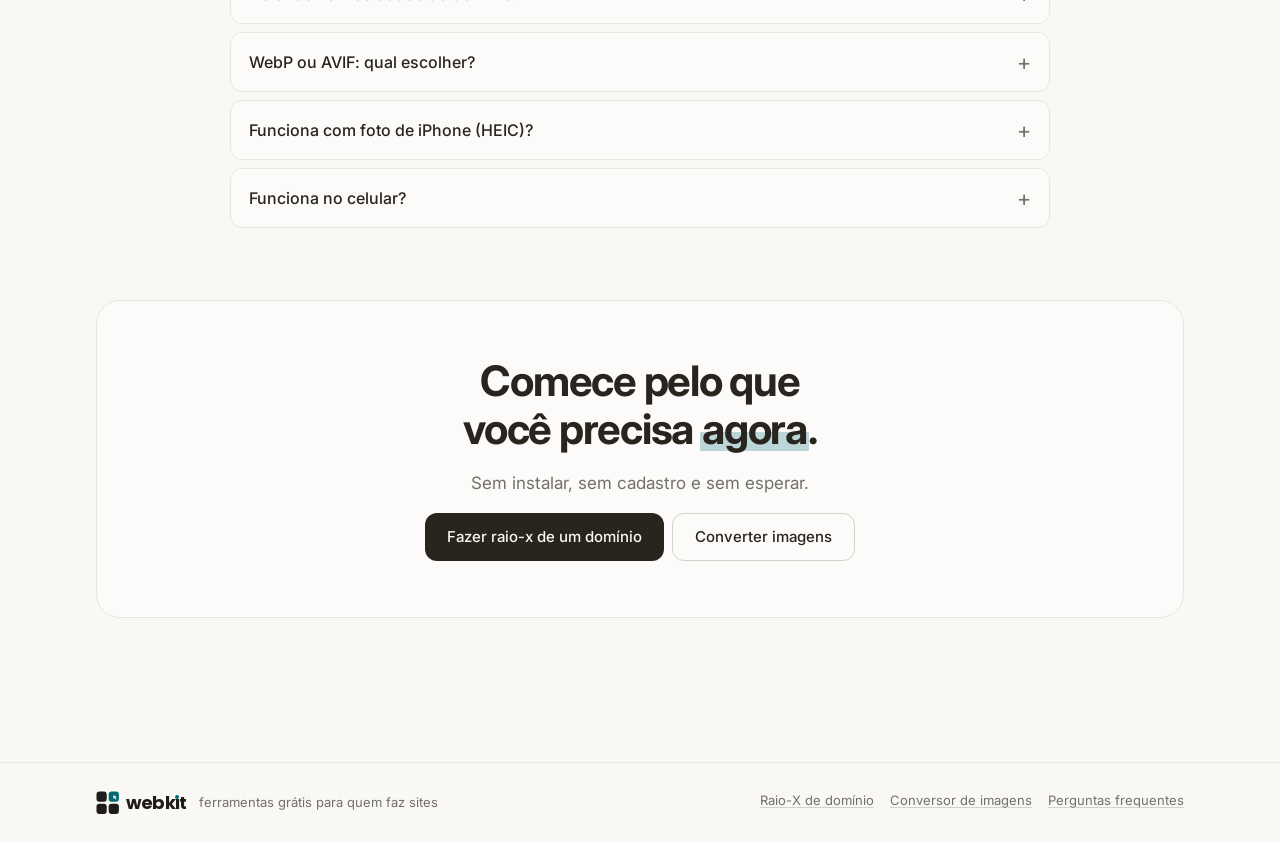
==== commit 12954921: "Topo em cápsula flutuante Barra do topo solta das bordas, translúcida, que ganha sombra e compacta a" ====
--- a/index.html
+++ b/index.html
@@ -309,13 +309,14 @@
   <div class="topbar-in">
     <a class="hub-brand wk" href="./" aria-current="page" aria-label="webkit, pÃ¡gina inicial"><svg class="wk-icon" viewBox="0 0 48 48" aria-hidden="true"><rect x="1" y="1" width="21" height="21" rx="6" style="fill:var(--logo-ink)"/><rect x="26" y="1" width="21" height="21" rx="6" style="fill:var(--teal)"/><rect x="1" y="26" width="21" height="21" rx="6" style="fill:var(--logo-ink)"/><rect x="26" y="26" width="21" height="21" rx="6" style="fill:var(--logo-ink)"/><path d="M35.2 8.6l7.6 3.3-3.3 1.1 2.6 3.2-1.5 1.2-2.6-3.2-1.6 2.9z" fill="#fff"/><path d="M31.3 7.4l1.5 1.5M34.4 4.6v2.1M30 11.3h2.1M37.8 5.9l-1.2 1.2" stroke="#fff" stroke-width="1.4" stroke-linecap="round" fill="none"/></svg><span class="wk-word" aria-hidden="true">webk<span class="wk-i">&#305;</span>t</span></a>
     <nav class="topnav" aria-label="Ferramentas">
-      <a href="raio-x.html">Raio-X de domínio</a>
-      <a href="conversor.html">Conversor de imagens</a>
+      <a href="raio-x.html"><svg viewBox="0 0 16 16" aria-hidden="true"><circle cx="7" cy="7" r="5.2"/><path d="M1.8 7h10.4M7 1.8c-1.5 1.4-2.2 3.1-2.2 5.2s.7 3.8 2.2 5.2M7 1.8c1.5 1.4 2.2 3.1 2.2 5.2s-.7 3.8-2.2 5.2M10.8 10.8l3.4 3.4"/></svg>Raio-X<span class="nav-long"> de domínio</span></a>
+      <a href="conversor.html"><svg viewBox="0 0 16 16" aria-hidden="true"><rect x="1.8" y="2.8" width="12.4" height="10.4" rx="2"/><circle cx="5.5" cy="6.3" r="1.1"/><path d="M2.5 12l3.4-3 2.6 2.1 1.8-1.4 3.2 2.6"/></svg>Conversor<span class="nav-long"> de imagens</span></a>
     </nav>
     <button class="theme-btn" id="theme" type="button" aria-label="Ativar modo escuro" title="Ativar modo escuro">
       <svg class="i-moon" viewBox="0 0 16 16" aria-hidden="true"><path d="M13.5 9.6A5.75 5.75 0 0 1 6.4 2.5a5.75 5.75 0 1 0 7.1 7.1z"/></svg>
       <svg class="i-sun" viewBox="0 0 16 16" aria-hidden="true"><circle cx="8" cy="8" r="3"/><path d="M8 1v1.5M8 13.5V15M1 8h1.5M13.5 8H15M3.05 3.05l1.06 1.06M11.89 11.89l1.06 1.06M3.05 12.95l1.06-1.06M11.89 4.11l1.06-1.06"/></svg>
     </button>
+    <a class="btn top-cta" href="#ferramentas">Usar grátis<svg viewBox="0 0 16 16" aria-hidden="true"><path d="M3 8h10M9 4l4 4-4 4"/></svg></a>
   </div>
 </header>
 
--- a/assets/base.css
+++ b/assets/base.css
@@ -56,6 +56,39 @@
   .topnav a{flex:none}
 }
 
+/* topo em cápsula flutuante: solta das bordas, fundo translúcido; ao rolar ganha sombra e fica mais compacto */
+.topbar{background:transparent;border-bottom:0;padding:12px 16px 0;transition:padding .3s ease}
+.topbar-in{max-width:1120px;padding:8px 8px 8px 18px;gap:8px 12px;border:1px solid var(--hair);border-radius:20px;
+  background:color-mix(in srgb, var(--paper) 84%, transparent);-webkit-backdrop-filter:saturate(1.3) blur(14px);backdrop-filter:saturate(1.3) blur(14px);
+  box-shadow:0 1px 2px rgba(0,0,0,.04);transition:box-shadow .3s ease,background-color .3s ease,padding .3s ease}
+.topbar.scrolled{padding-top:8px}
+.topbar.scrolled .topbar-in{padding-block:6px;background:color-mix(in srgb, var(--paper) 92%, transparent);box-shadow:0 10px 30px rgba(20,18,15,.10),0 1px 2px rgba(0,0,0,.04)}
+:root[data-theme="dark"] .topbar.scrolled .topbar-in{box-shadow:0 10px 30px rgba(0,0,0,.45)}
+/* menu dentro de uma pílula, com ícones */
+.topnav{padding:4px;background:var(--parchment);border:1px solid var(--hair);border-radius:var(--r-pill)}
+.topnav a{gap:8px;height:34px;padding:0 14px;font-weight:500;transition:background-color .2s,color .2s}
+.topnav a svg{width:16px;height:16px;flex:none;fill:none;stroke:currentColor;stroke-width:1.6;stroke-linecap:round;stroke-linejoin:round}
+.topnav a:hover{background:var(--paper)}
+.topnav a[aria-current="page"]{box-shadow:0 2px 8px rgba(1,106,113,.25)}
+.topbar .theme-btn{background:var(--parchment)}
+.top-cta{height:38px;padding:0 16px;border-radius:12px;font-size:14px}
+.top-cta svg{width:16px;height:16px;fill:none;stroke:currentColor;stroke-width:1.8;stroke-linecap:round;stroke-linejoin:round;transition:transform .2s}
+.top-cta:hover svg{transform:translateX(3px)}
+/* logo: o quadrado teal gira ao passar o mouse */
+.hub-brand .wk-icon rect:nth-of-type(2),.hub-brand .wk-icon path{transform-box:view-box;transform-origin:36.5px 11.5px;transition:transform .45s cubic-bezier(.3,1.5,.5,1)}
+.hub-brand:hover .wk-icon rect:nth-of-type(2),.hub-brand:hover .wk-icon path{transform:rotate(90deg)}
+@media (max-width:640px){
+  .topbar{padding:8px 10px 0}
+  .topbar-in{padding:8px 8px 8px 14px;border-radius:18px}
+  .topnav{padding:3px}
+  .topnav a{height:32px;padding:0 12px}
+  .top-cta{display:none}
+  .nav-long{display:none}
+  .topnav{justify-content:center}
+  .topnav a{flex:1;justify-content:center}
+}
+@media (prefers-reduced-motion:reduce){.hub-brand:hover .wk-icon rect:nth-of-type(2),.hub-brand:hover .wk-icon path{transform:none}}
+
 /* botões */
 .btn{display:inline-flex;align-items:center;justify-content:center;gap:8px;height:40px;padding:0 16px;border:0;border-radius:var(--r-input);background:var(--ink);color:var(--parchment);font:500 14px var(--font);cursor:pointer;text-decoration:none}
 .btn:hover{background:var(--black)}
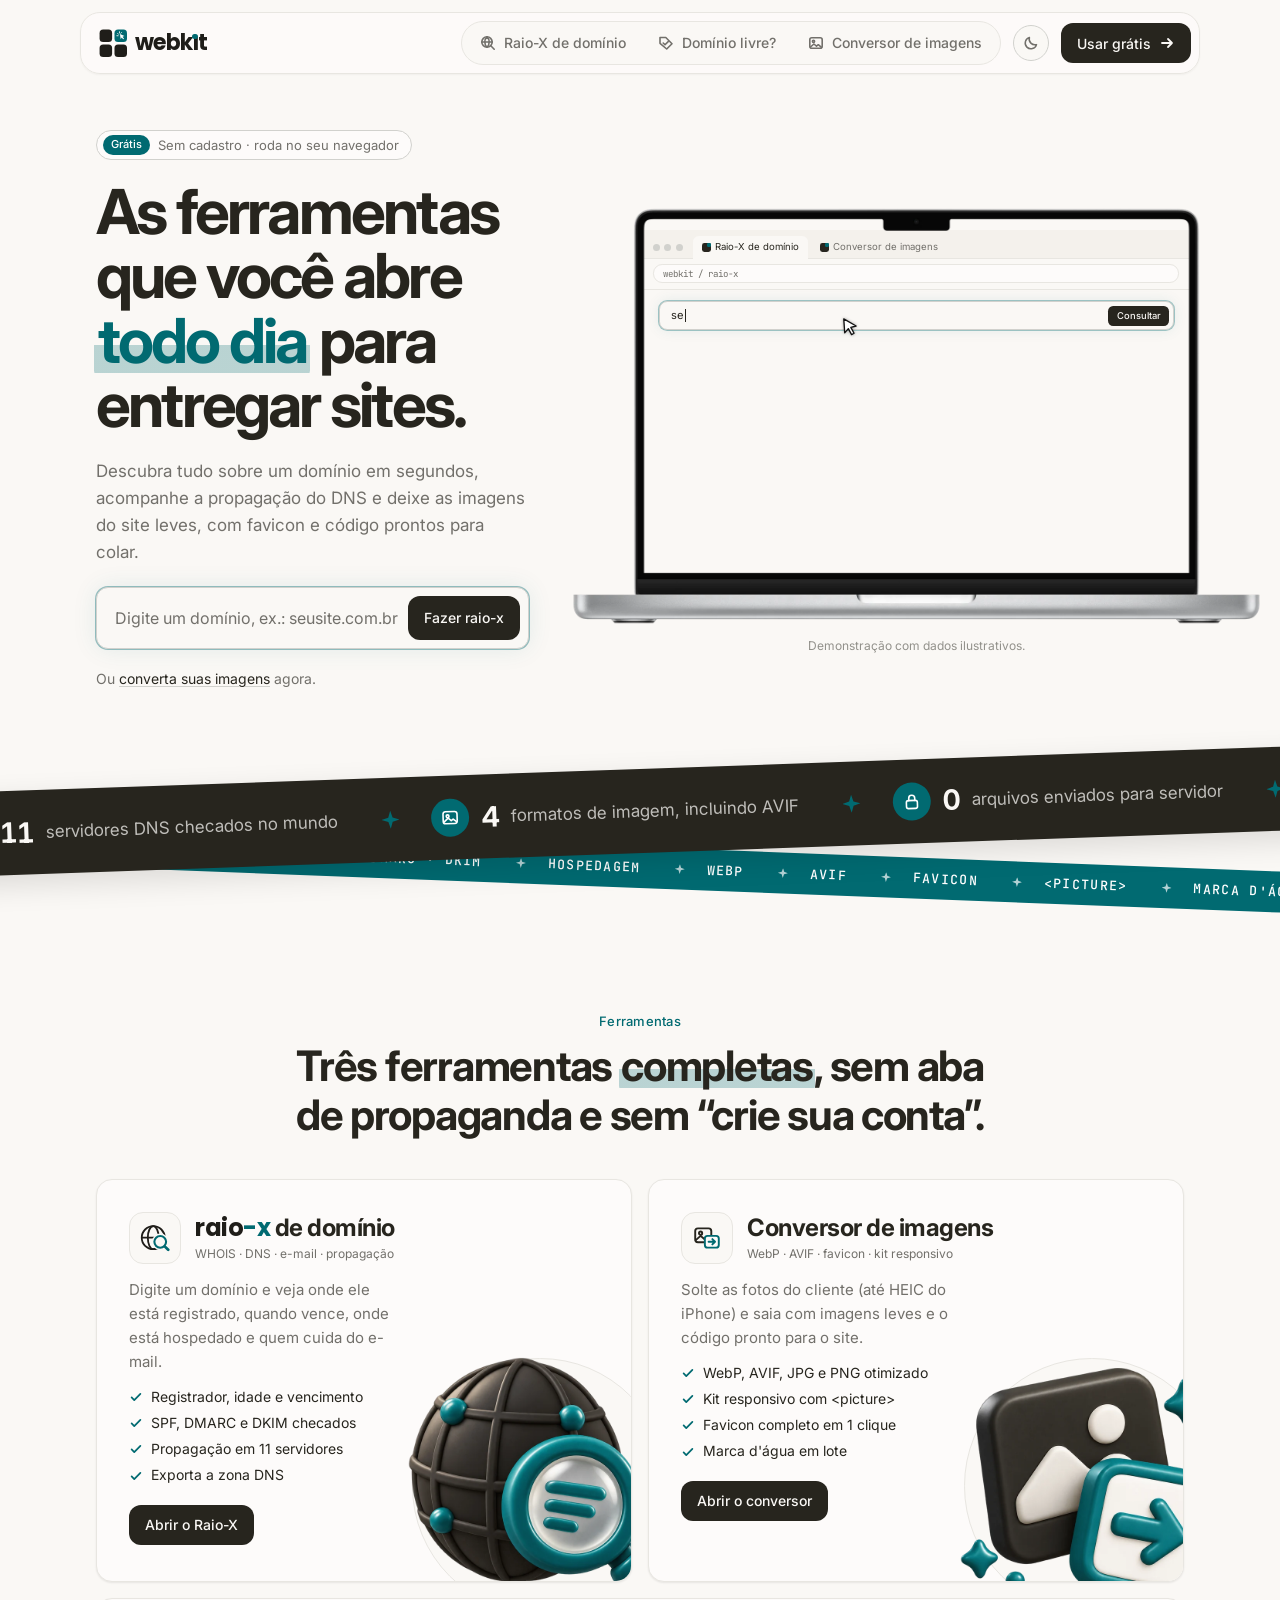
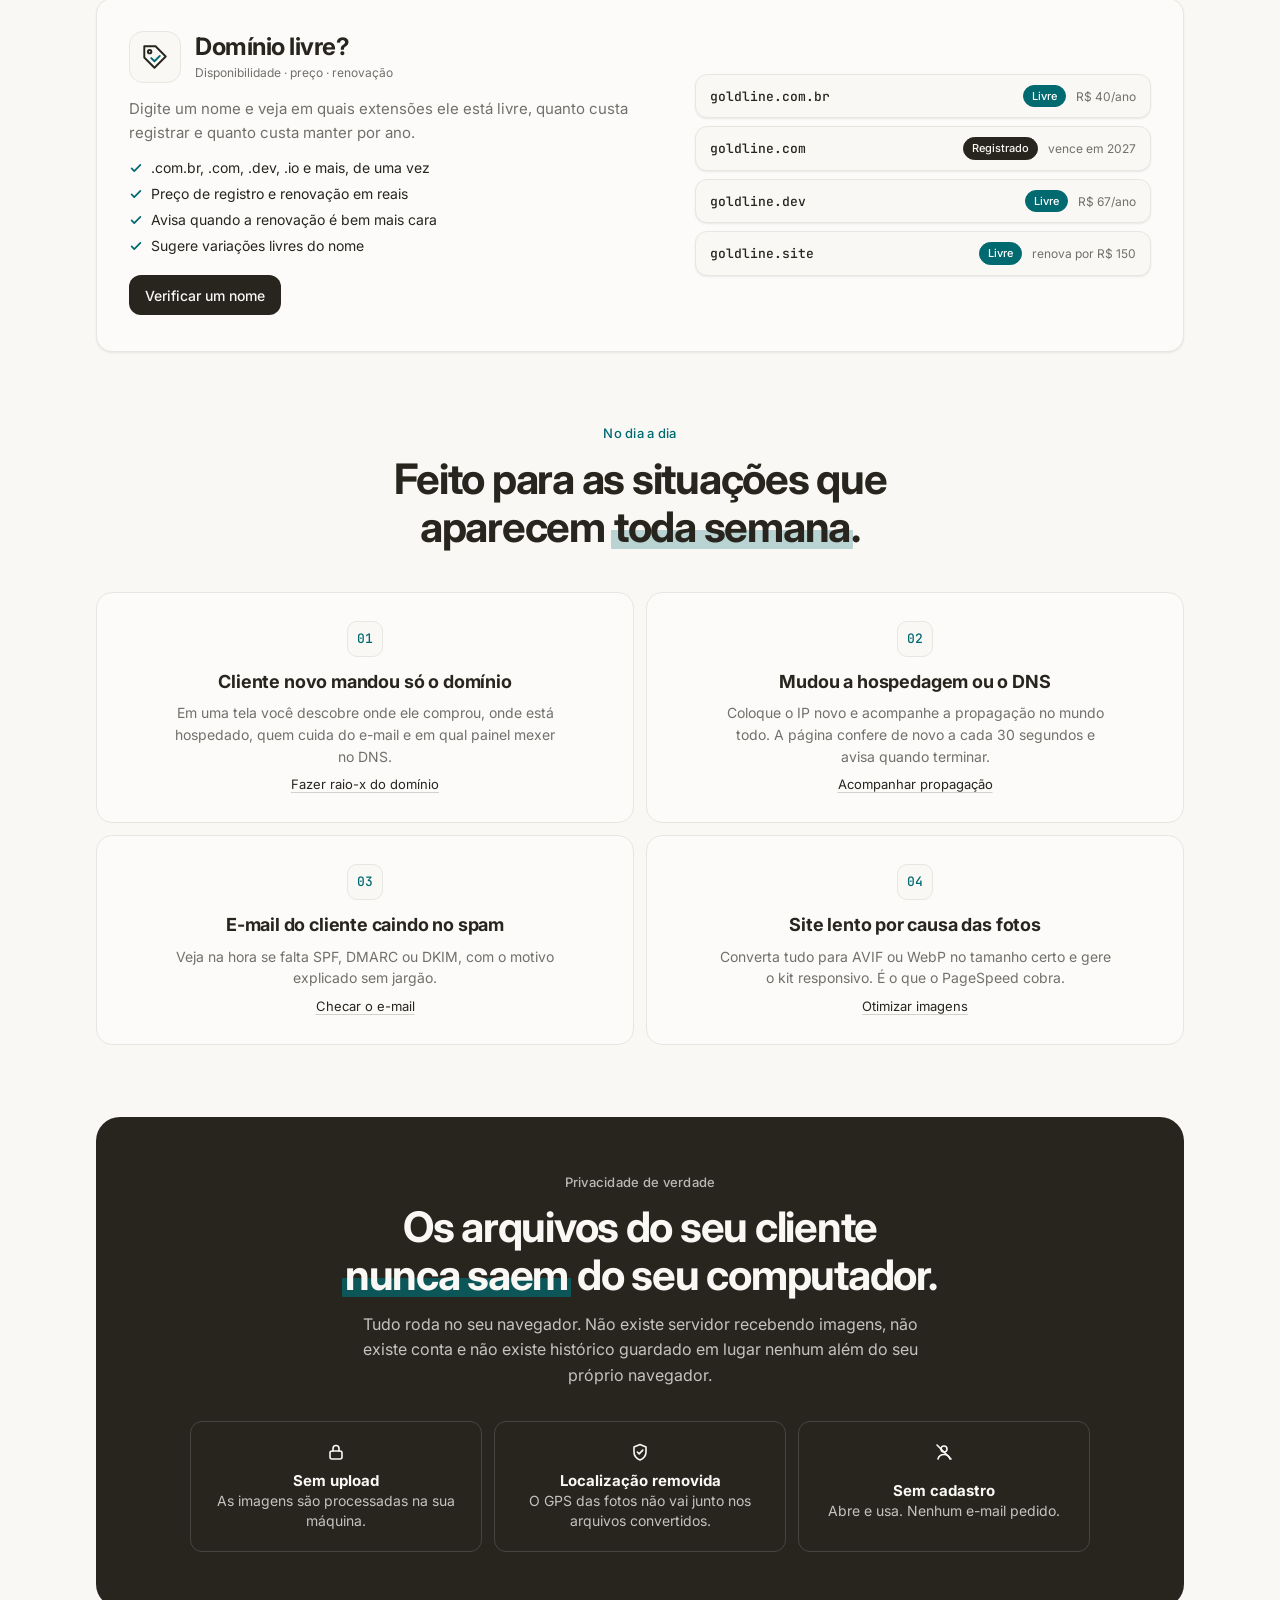
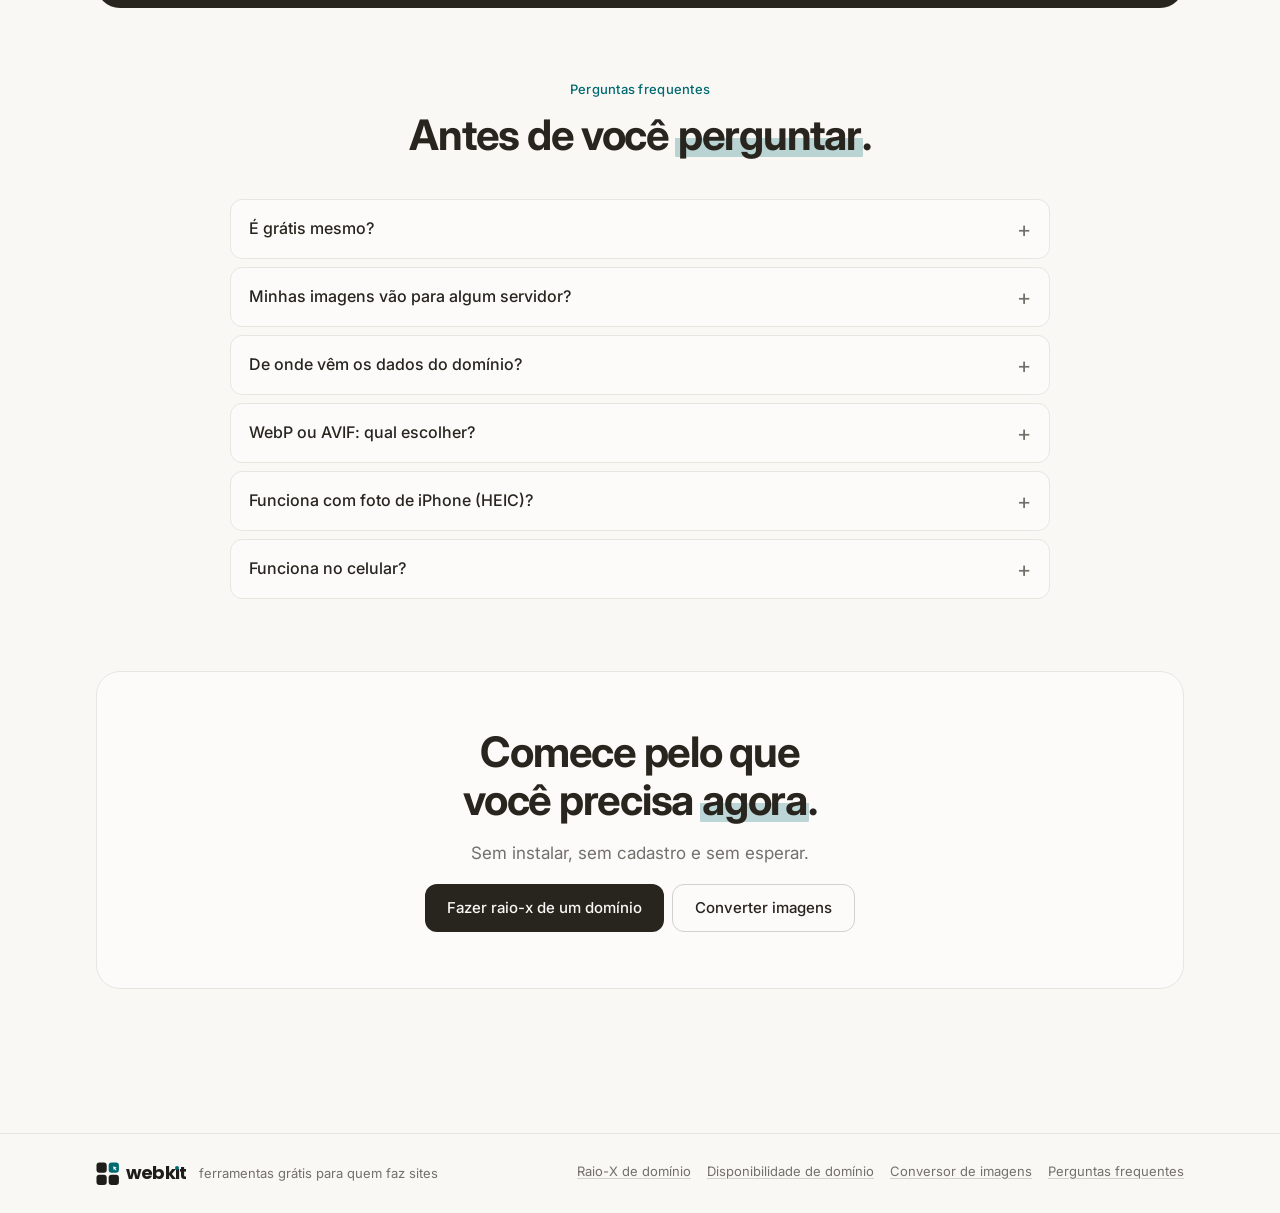
==== commit dcd41c2e: "Nova ferramenta: disponibilidade de domínio com preço Checa um nome em várias extensões (RDAP oficia" ====
--- a/index.html
+++ b/index.html
@@ -302,6 +302,24 @@
   .hero-mac{animation-delay:.2s}
   @keyframes rise{from{transform:translateY(18px)}to{transform:none}}
 }
+
+/* terceiro cartão, largo: prévia de resultado no lugar da ilustração */
+.tool-wide{grid-column:1/-1;min-height:0}
+.tool-wide > :not(.tool-art){max-width:50%}
+.tool-preview{top:50%;bottom:auto;right:32px;width:42%;aspect-ratio:auto;transform:translateY(-50%);display:grid;gap:8px}
+.tool-preview::before{display:none}
+.tp-row{display:grid;grid-template-columns:minmax(0,1fr) auto auto;align-items:center;gap:10px;padding:10px 14px;border-radius:12px;background:var(--parchment);border:1px solid var(--hair);box-shadow:var(--shadow);transition:transform .35s cubic-bezier(.2,.7,.2,1)}
+.tp-row b{font:500 13px var(--mono);white-space:nowrap;overflow:hidden;text-overflow:ellipsis}
+.tp-row i{font-style:normal}
+.tp-row em{font-style:normal;color:var(--graphite);font-size:12px;white-space:nowrap}
+.tool-wide:hover .tp-row:nth-child(odd){transform:translateX(-6px)}
+.tool-wide:hover .tp-row:nth-child(even){transform:translateX(6px)}
+@media (max-width:820px){
+  .tool-wide > :not(.tool-art){max-width:100%}
+  .tool-preview{position:static;transform:none;width:100%;margin-top:8px}
+  .tool-wide{padding-bottom:28px}
+}
+@media (prefers-reduced-motion:reduce){.tool-wide:hover .tp-row{transform:none}}
 </style>
 </head>
 <body>
@@ -310,6 +328,7 @@
     <a class="hub-brand wk" href="./" aria-current="page" aria-label="webkit, pÃ¡gina inicial"><svg class="wk-icon" viewBox="0 0 48 48" aria-hidden="true"><rect x="1" y="1" width="21" height="21" rx="6" style="fill:var(--logo-ink)"/><rect x="26" y="1" width="21" height="21" rx="6" style="fill:var(--teal)"/><rect x="1" y="26" width="21" height="21" rx="6" style="fill:var(--logo-ink)"/><rect x="26" y="26" width="21" height="21" rx="6" style="fill:var(--logo-ink)"/><path d="M35.2 8.6l7.6 3.3-3.3 1.1 2.6 3.2-1.5 1.2-2.6-3.2-1.6 2.9z" fill="#fff"/><path d="M31.3 7.4l1.5 1.5M34.4 4.6v2.1M30 11.3h2.1M37.8 5.9l-1.2 1.2" stroke="#fff" stroke-width="1.4" stroke-linecap="round" fill="none"/></svg><span class="wk-word" aria-hidden="true">webk<span class="wk-i">&#305;</span>t</span></a>
     <nav class="topnav" aria-label="Ferramentas">
       <a href="raio-x.html"><svg viewBox="0 0 16 16" aria-hidden="true"><circle cx="7" cy="7" r="5.2"/><path d="M1.8 7h10.4M7 1.8c-1.5 1.4-2.2 3.1-2.2 5.2s.7 3.8 2.2 5.2M7 1.8c1.5 1.4 2.2 3.1 2.2 5.2s-.7 3.8-2.2 5.2M10.8 10.8l3.4 3.4"/></svg>Raio-X<span class="nav-long"> de domínio</span></a>
+      <a href="disponibilidade.html"><svg viewBox="0 0 16 16" aria-hidden="true"><path d="M2 8.3V2.5h5.8L14 8.7 8.7 14z"/><path d="M5.2 8l1.8 1.8 3.2-3.2"/></svg>Domínio<span class="nav-long"> livre?</span></a>
       <a href="conversor.html"><svg viewBox="0 0 16 16" aria-hidden="true"><rect x="1.8" y="2.8" width="12.4" height="10.4" rx="2"/><circle cx="5.5" cy="6.3" r="1.1"/><path d="M2.5 12l3.4-3 2.6 2.1 1.8-1.4 3.2 2.6"/></svg>Conversor<span class="nav-long"> de imagens</span></a>
     </nav>
     <button class="theme-btn" id="theme" type="button" aria-label="Ativar modo escuro" title="Ativar modo escuro">
@@ -387,6 +406,7 @@
           <li><span class="ti"><svg viewBox="0 0 20 20"><rect x="3" y="4" width="14" height="12" rx="2.5"/><circle cx="7.5" cy="8.5" r="1.4"/><path d="M4 14l4-3.5 3 2.5 2-1.5 3 2.5"/></svg></span><b>4</b> formatos de imagem, incluindo AVIF</li>
           <li><span class="ti"><svg viewBox="0 0 20 20"><rect x="4.5" y="9" width="11" height="8" rx="2"/><path d="M7 9V6.8a3 3 0 0 1 6 0V9"/></svg></span><b>0</b> arquivos enviados para servidor</li>
           <li><span class="ti"><svg viewBox="0 0 20 20"><path d="M3 10.5V4h6.5l7.5 7.5-6.5 6.5z"/><circle cx="7" cy="7.5" r="1.2"/></svg></span><b>R$ 0</b> para usar, sem cadastro</li>
+          <li><span class="ti"><svg viewBox="0 0 20 20"><path d="M3 10.5V4h6.5l7.5 7.5-6.5 6.5z"/><path d="M8 11l2 2 3.5-3.5"/></svg></span><b>910</b> extensões com preço</li>
           <li><span class="ti"><svg viewBox="0 0 20 20"><path d="M6.5 7c-2 0-3.5 1.4-3.5 3s1.5 3 3.5 3c3 0 4-6 7-6 2 0 3.5 1.4 3.5 3s-1.5 3-3.5 3c-3 0-4-6-7-6z"/></svg></span><b>Sem limite</b> de uso</li>
           <li><span class="ti"><svg viewBox="0 0 20 20"><rect x="2.5" y="6" width="15" height="10.5" rx="2.5"/><path d="M7 6l1.3-2h3.4L13 6"/><circle cx="10" cy="11.2" r="2.8"/></svg></span><b>HEIC</b> do iPhone aceito</li>
           <li><span class="ti"><svg viewBox="0 0 20 20"><rect x="6" y="2.5" width="8" height="15" rx="2"/><path d="M9 15h2"/></svg></span><b>Funciona</b> no celular</li>
@@ -407,7 +427,7 @@
     <div class="wrap">
       <div class="sec-head">
         <span class="kicker">Ferramentas</span>
-        <h2 class="h-sec">Duas ferramentas <span class="hl">completas</span>, sem aba de propaganda e sem “crie sua conta”.</h2>
+        <h2 class="h-sec">Três ferramentas <span class="hl">completas</span>, sem aba de propaganda e sem “crie sua conta”.</h2>
       </div>
       <div class="tools">
         <a class="tool" href="raio-x.html">
@@ -441,6 +461,26 @@
           <span class="btn go">Abrir o conversor</span>
           <span class="tool-art" aria-hidden="true"><img src="assets/img/conversor-3d.webp" alt="" width="1024" height="1024" loading="lazy" decoding="async" onerror="this.parentNode.hidden=true;this.closest('.tool').classList.add('no-art')"></span>
         </a>
+        <a class="tool tool-wide" href="disponibilidade.html">
+          <div class="tool-top">
+            <span class="tool-ico" aria-hidden="true"><svg viewBox="0 0 28 28" fill="none" stroke-width="1.8" stroke-linecap="round" stroke-linejoin="round"><path d="M4 14.5V4h10.5L24 13.5 13.5 24z" style="stroke:var(--ink)"/><circle cx="9" cy="9" r="1.6" style="stroke:var(--ink)"/><path d="M10.5 15l3 3 5-5" style="stroke:var(--teal)"/></svg></span>
+            <div><h3>Domínio livre?</h3><span class="tag">Disponibilidade · preço · renovação</span></div>
+          </div>
+          <p>Digite um nome e veja em quais extensões ele está livre, quanto custa registrar e quanto custa manter por ano.</p>
+          <ul class="feat">
+            <li><svg viewBox="0 0 16 16"><path d="M3 8.5l3 3 7-7"/></svg>.com.br, .com, .dev, .io e mais, de uma vez</li>
+            <li><svg viewBox="0 0 16 16"><path d="M3 8.5l3 3 7-7"/></svg>Preço de registro e renovação em reais</li>
+            <li><svg viewBox="0 0 16 16"><path d="M3 8.5l3 3 7-7"/></svg>Avisa quando a renovação é bem mais cara</li>
+            <li><svg viewBox="0 0 16 16"><path d="M3 8.5l3 3 7-7"/></svg>Sugere variações livres do nome</li>
+          </ul>
+          <span class="btn go">Verificar um nome</span>
+          <span class="tool-art tool-preview" aria-hidden="true">
+            <span class="tp-row"><b>goldline.com.br</b><i class="pill ok">Livre</i><em>R$ 40/ano</em></span>
+            <span class="tp-row"><b>goldline.com</b><i class="pill bad">Registrado</i><em>vence em 2027</em></span>
+            <span class="tp-row"><b>goldline.dev</b><i class="pill ok">Livre</i><em>R$ 67/ano</em></span>
+            <span class="tp-row"><b>goldline.site</b><i class="pill ok">Livre</i><em>renova por R$ 150</em></span>
+          </span>
+        </a>
       </div>
     </div>
   </section>
@@ -512,6 +552,7 @@
     <span class="foot-brand"><span class="wk" style="font-size:18px"><svg class="wk-icon" viewBox="0 0 48 48" aria-hidden="true"><rect x="1" y="1" width="21" height="21" rx="6" style="fill:var(--logo-ink)"/><rect x="26" y="1" width="21" height="21" rx="6" style="fill:var(--teal)"/><rect x="1" y="26" width="21" height="21" rx="6" style="fill:var(--logo-ink)"/><rect x="26" y="26" width="21" height="21" rx="6" style="fill:var(--logo-ink)"/><path d="M35.2 8.6l7.6 3.3-3.3 1.1 2.6 3.2-1.5 1.2-2.6-3.2-1.6 2.9z" fill="#fff"/></svg><span class="wk-word">webk<span class="wk-i">&#305;</span>t</span></span> ferramentas grátis para quem faz sites</span>
     <nav aria-label="Rodapé">
       <a href="raio-x.html">Raio-X de domínio</a>
+      <a href="disponibilidade.html">Disponibilidade de domínio</a>
       <a href="conversor.html">Conversor de imagens</a>
       <a href="#perguntas">Perguntas frequentes</a>
     </nav>
--- a/assets/base.css
+++ b/assets/base.css
@@ -67,6 +67,7 @@
 /* menu dentro de uma pílula, com ícones */
 .topnav{padding:4px;background:var(--parchment);border:1px solid var(--hair);border-radius:var(--r-pill)}
 .topnav a{gap:8px;height:34px;padding:0 14px;font-weight:500;transition:background-color .2s,color .2s}
+.topnav a .nav-long{margin-left:calc(-8px + .28em)}
 .topnav a svg{width:16px;height:16px;flex:none;fill:none;stroke:currentColor;stroke-width:1.6;stroke-linecap:round;stroke-linejoin:round}
 .topnav a:hover{background:var(--paper)}
 .topnav a[aria-current="page"]{box-shadow:0 2px 8px rgba(1,106,113,.25)}
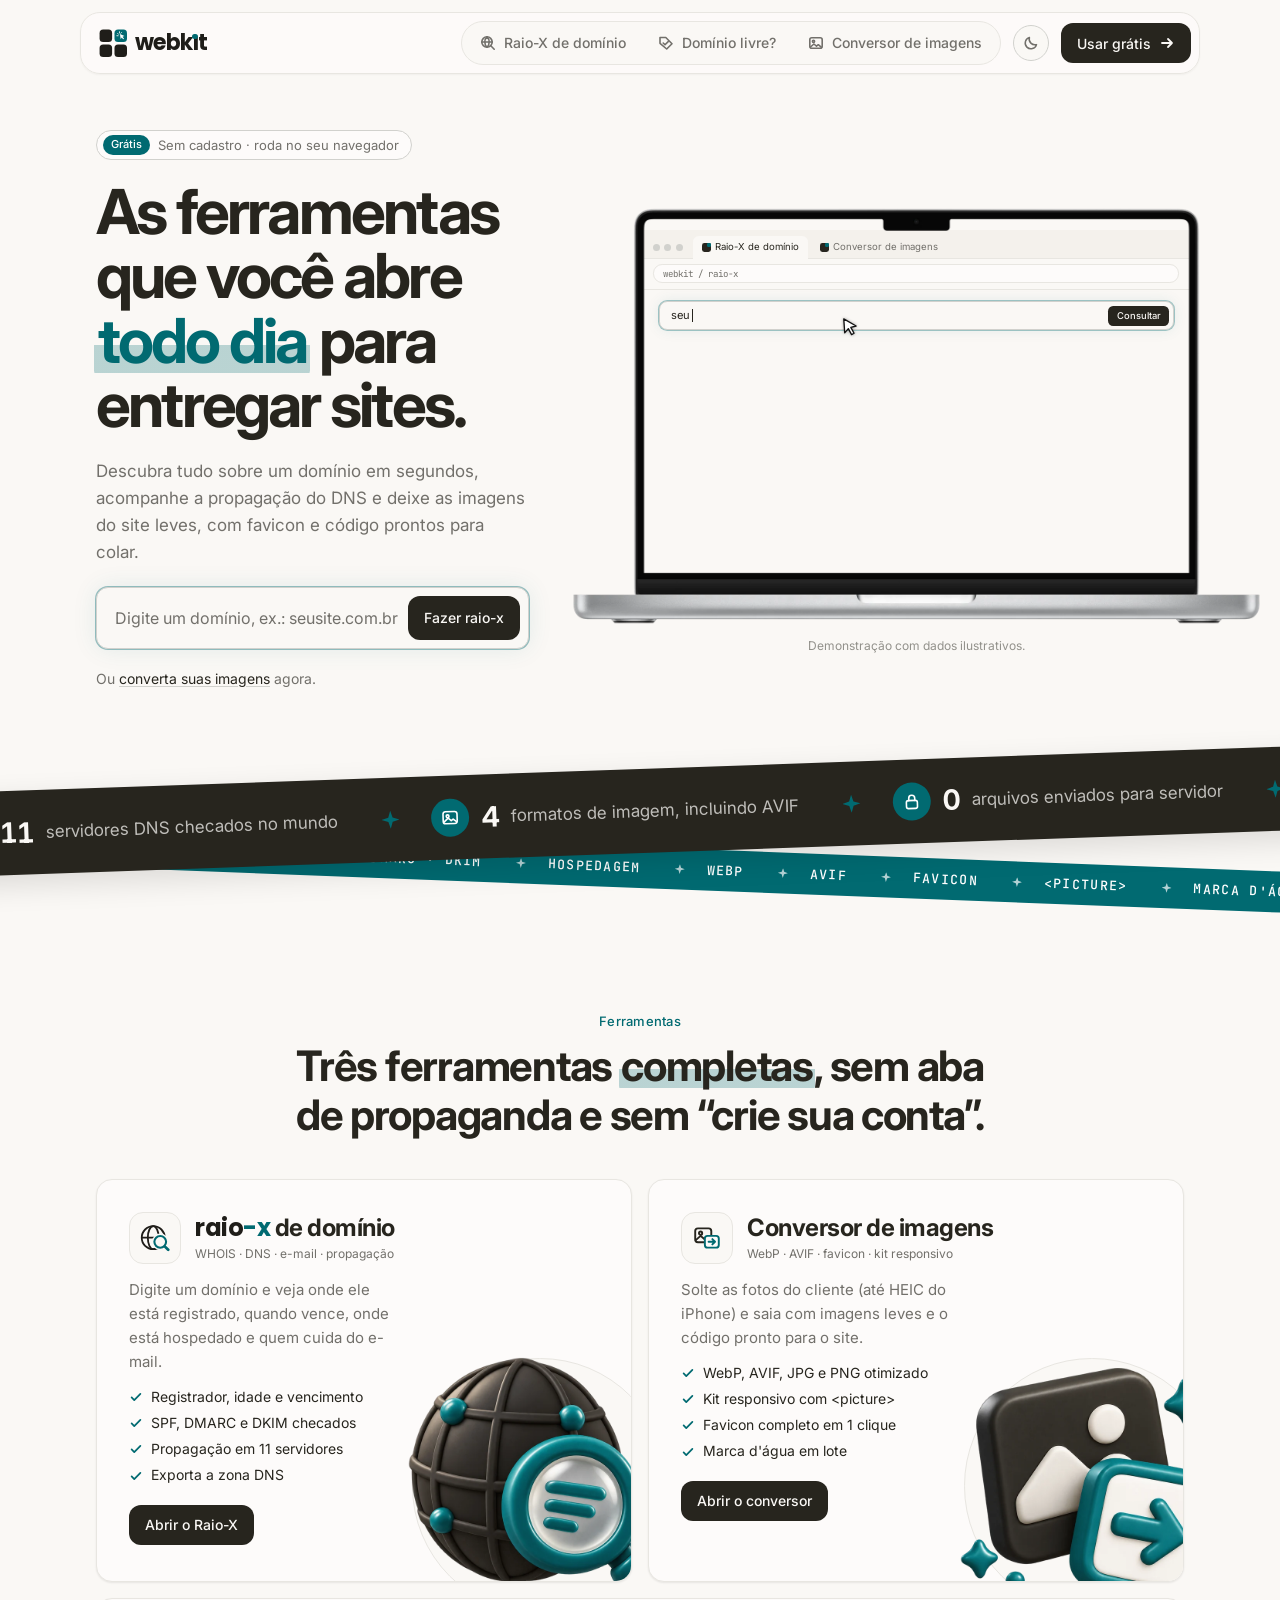
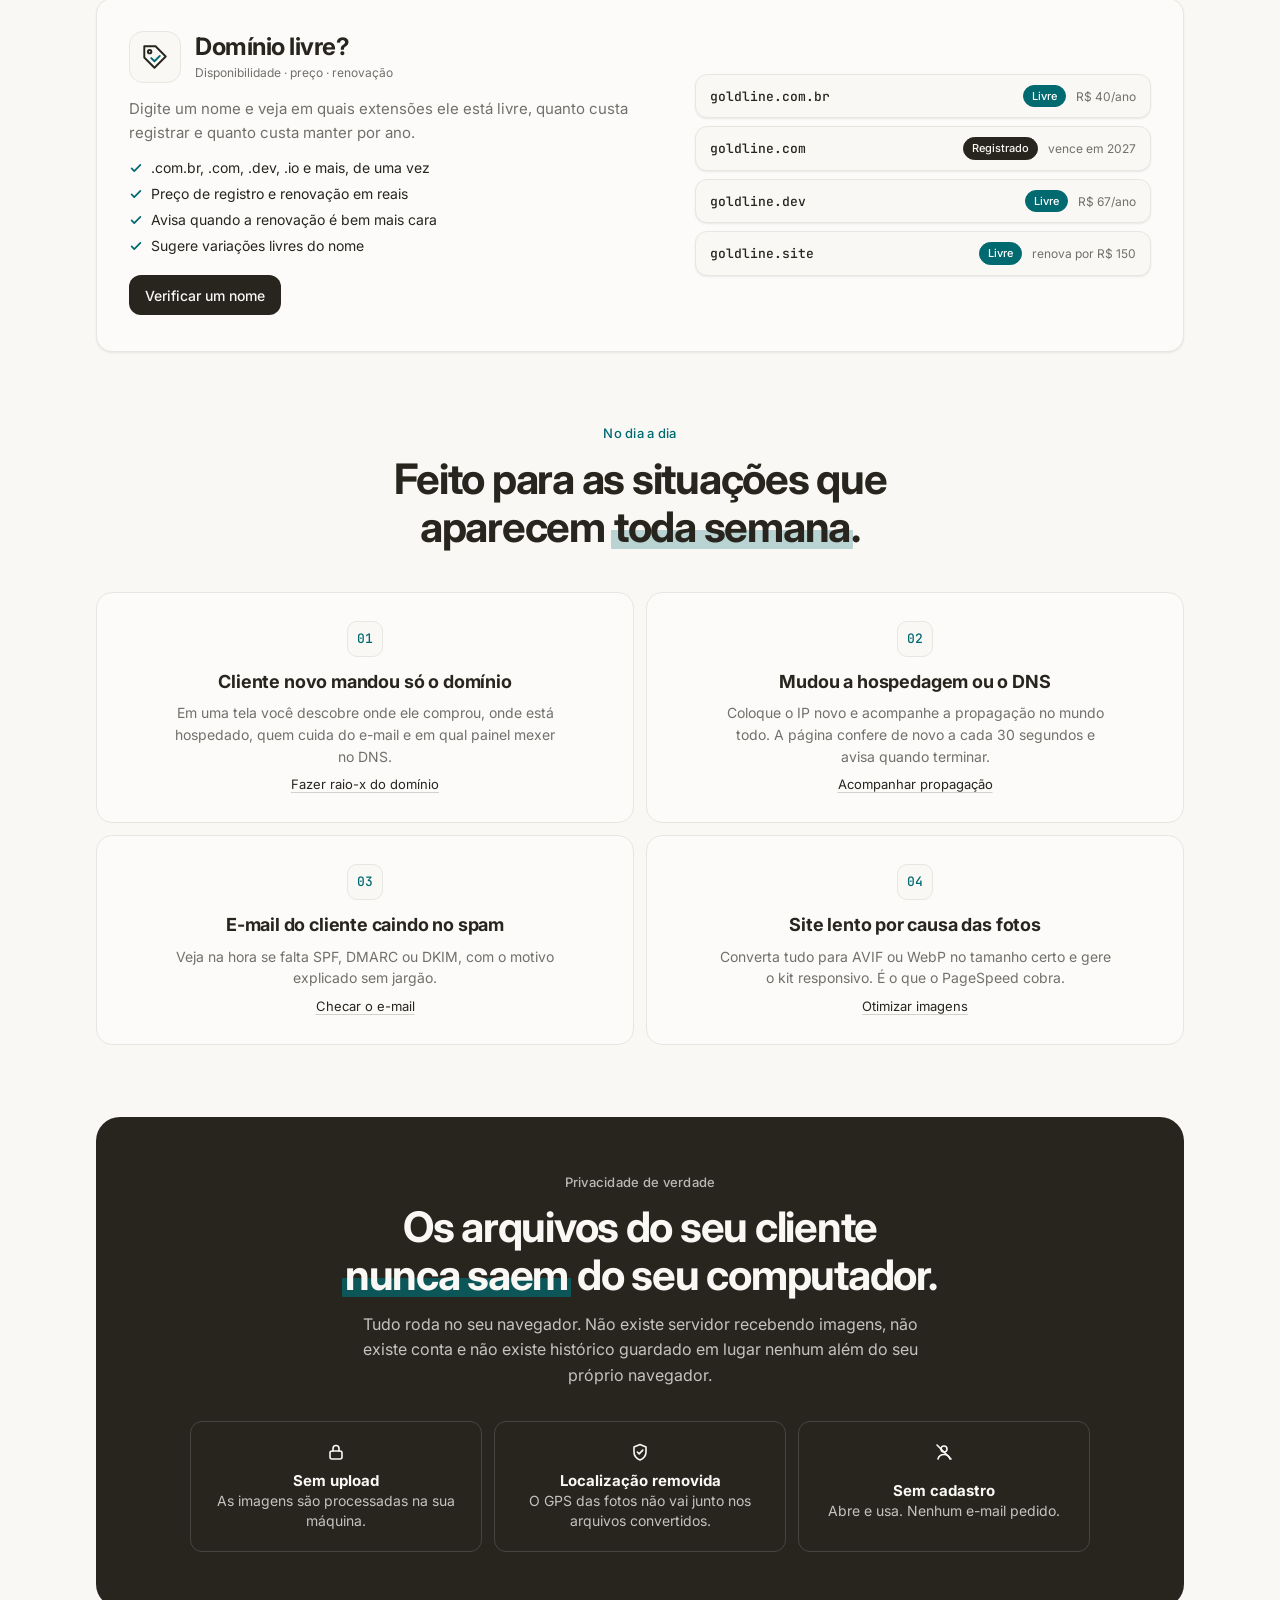
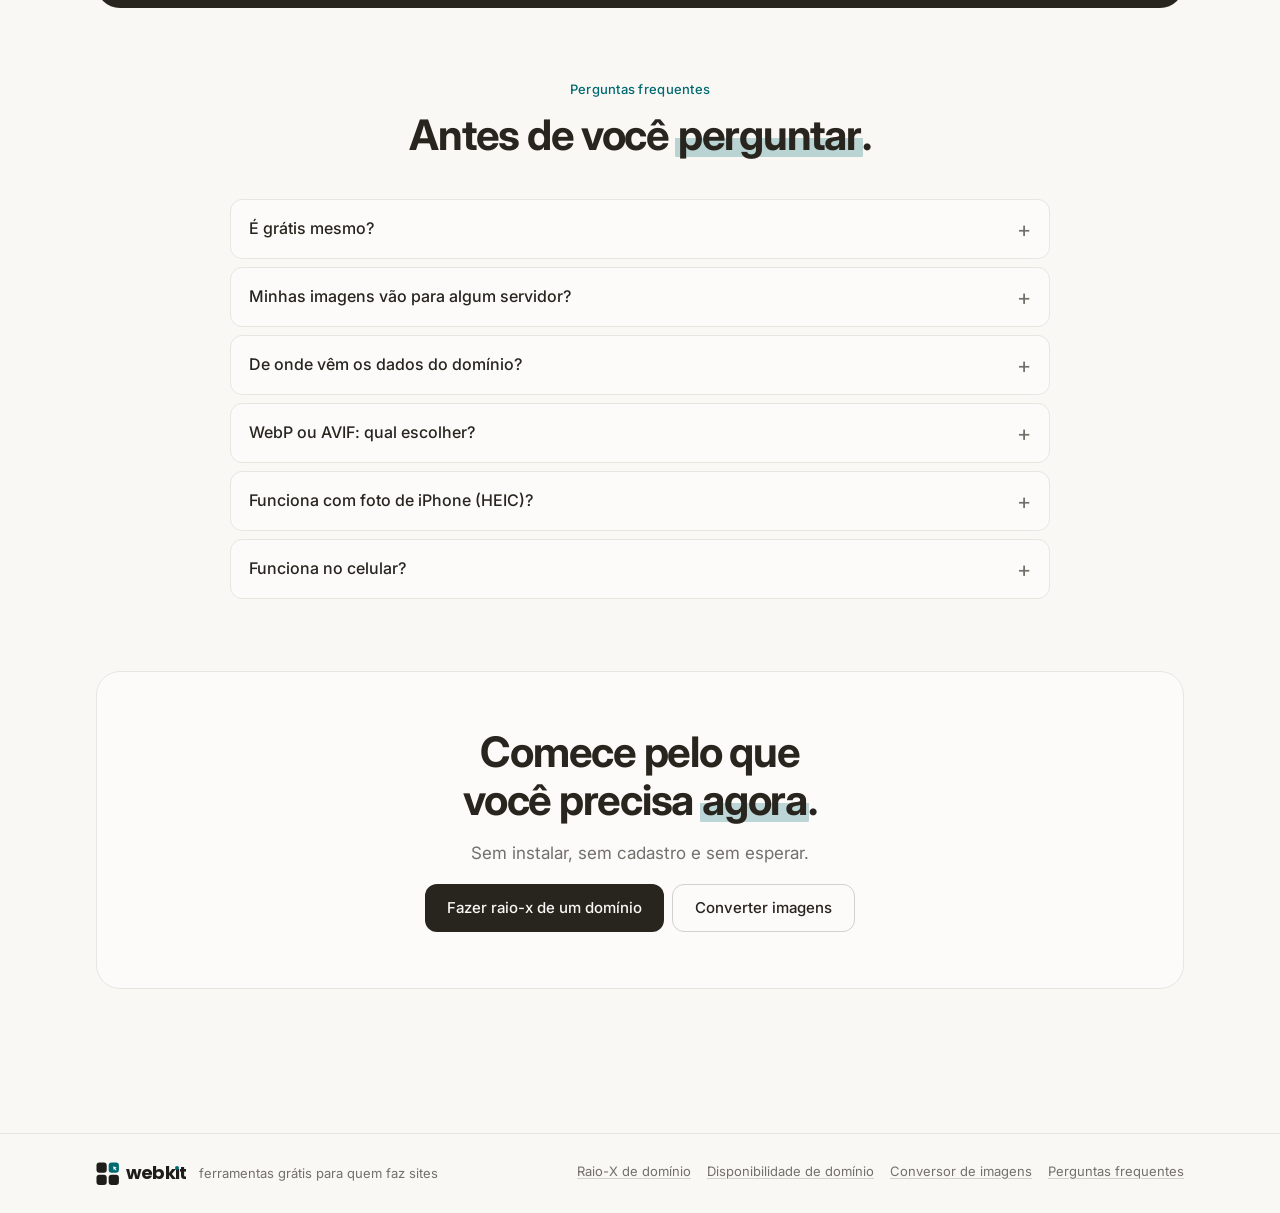
==== commit 7cd8b416: "Conversor: modo avançado enxuto, popup de nomes na conversão e efeito gelatinoso em popups e avisos" ====
--- a/index.html
+++ b/index.html
@@ -27,7 +27,7 @@
 <link href="https://fonts.googleapis.com/css2?family=Poppins:wght@700&text=raio-xwebk%C4%B1t&display=swap" rel="stylesheet">
 <link rel="icon" href="data:image/svg+xml,%3Csvg xmlns='http://www.w3.org/2000/svg' viewBox='0 0 48 48'%3E%3Crect x='1' y='1' width='21' height='21' rx='6' fill='%2327251e'/%3E%3Crect x='26' y='1' width='21' height='21' rx='6' fill='%23016a71'/%3E%3Crect x='1' y='26' width='21' height='21' rx='6' fill='%2327251e'/%3E%3Crect x='26' y='26' width='21' height='21' rx='6' fill='%2327251e'/%3E%3Cpath d='M35.2 8.6l7.6 3.3-3.3 1.1 2.6 3.2-1.5 1.2-2.6-3.2-1.6 2.9z' fill='%23fff'/%3E%3C/svg%3E">
 <link rel="stylesheet" href="assets/base.css">
-<link rel="stylesheet" href="assets/motion.css">
+<link rel="stylesheet" href="assets/motion.css?v=2">
 <style>
 /* Layout: landing comercial em coluna de 1120px. Hero em duas colunas (promessa + busca à esquerda, prévia do produto à direita),
    faixa de números, ferramentas, situações de uso, privacidade, perguntas e chamada final. Plano, sem gradiente, um único teal. */
--- a/assets/base.css
+++ b/assets/base.css
@@ -68,6 +68,8 @@
 .topnav{padding:4px;background:var(--parchment);border:1px solid var(--hair);border-radius:var(--r-pill)}
 .topnav a{gap:8px;height:34px;padding:0 14px;font-weight:500;transition:background-color .2s,color .2s}
 .topnav a .nav-long{margin-left:calc(-8px + .28em)}
+/* com 3 ferramentas, os nomes longos só cabem em telas largas */
+@media (max-width:1060px){.topnav a .nav-long{display:none}}
 .topnav a svg{width:16px;height:16px;flex:none;fill:none;stroke:currentColor;stroke-width:1.6;stroke-linecap:round;stroke-linejoin:round}
 .topnav a:hover{background:var(--paper)}
 .topnav a[aria-current="page"]{box-shadow:0 2px 8px rgba(1,106,113,.25)}
--- a/assets/motion.css
+++ b/assets/motion.css
@@ -21,7 +21,60 @@
 .rv{opacity:0;transform:translateY(20px);transition:opacity .6s ease,transform .75s cubic-bezier(.2,.7,.2,1)}
 .rv.rv-in{opacity:1;transform:none}
 
+/* efeito gelatinoso: popups, menus e avisos entram esticando e balançando até assentar, como gelatina.
+   .gel entra ao aparecer (hidden sai ou dialog abre); .gel-out é a saída (posta pelo script antes de esconder). */
+@keyframes gel-in{
+  0%{opacity:0;transform:scale(.55)}
+  38%{opacity:1;transform:scale(1.08,.92)}
+  56%{transform:scale(.95,1.05)}
+  72%{transform:scale(1.025,.975)}
+  86%{transform:scale(.993,1.007)}
+  100%{opacity:1;transform:none}
+}
+@keyframes gel-out{
+  0%{opacity:1;transform:none}
+  35%{opacity:1;transform:scale(1.05,.95)}
+  100%{opacity:0;transform:scale(.6)}
+}
+@keyframes gel-tap{
+  0%{transform:none}
+  30%{transform:scale(1.04,.96)}
+  55%{transform:scale(.98,1.02)}
+  78%{transform:scale(1.01,.99)}
+  100%{transform:none}
+}
+@keyframes gel-fade{from{opacity:0}to{opacity:1}}
+.gel{transform-origin:var(--gel-origin,50% 50%)}
+.gel:not([hidden]),dialog.gel[open]{animation:gel-in .62s cubic-bezier(.3,.7,.3,1) both}
+dialog.gel[open]::backdrop{animation:gel-fade .25s ease-out both}
+.gel.gel-out,dialog.gel.gel-out{animation:gel-out .24s cubic-bezier(.5,0,.8,.4) both}
+dialog.gel.gel-out::backdrop{animation:gel-fade .24s ease-in reverse both}
+/* aparência de vidro líquido nos popups */
+.gel:not(dialog){background:color-mix(in srgb, var(--paper) 86%, transparent)!important;-webkit-backdrop-filter:blur(18px) saturate(1.6);backdrop-filter:blur(18px) saturate(1.6)}
+
+/* aviso (toast): pílula de vidro que sobe gelatinosa e desce ao sumir */
+@keyframes toast-in{
+  0%{opacity:0;transform:translate(-50%,28px) scale(.55)}
+  38%{opacity:1;transform:translate(-50%,-6px) scale(1.12,.88)}
+  56%{transform:translate(-50%,2px) scale(.94,1.06)}
+  72%{transform:translate(-50%,0) scale(1.03,.97)}
+  86%{transform:translate(-50%,0) scale(.99,1.01)}
+  100%{opacity:1;transform:translate(-50%,0)}
+}
+@keyframes toast-out{
+  0%{opacity:1;transform:translate(-50%,0)}
+  35%{opacity:1;transform:translate(-50%,-3px) scale(1.06,.94)}
+  100%{opacity:0;transform:translate(-50%,20px) scale(.7)}
+}
+body .toast{padding:11px 20px;border-radius:22px;width:max-content;text-align:center;line-height:1.4;background:color-mix(in srgb, var(--ink) 84%, transparent);color:var(--parchment);
+  -webkit-backdrop-filter:blur(16px) saturate(1.8);backdrop-filter:blur(16px) saturate(1.8);
+  border:1px solid color-mix(in srgb, var(--parchment) 14%, transparent);box-shadow:0 12px 32px rgba(20,18,15,.28),inset 0 1px 0 color-mix(in srgb, var(--parchment) 18%, transparent);
+  font-weight:500;max-width:min(520px,calc(100vw - 32px));
+  transition:none;animation:toast-out .3s cubic-bezier(.5,0,.8,.4) both;z-index:60}
+body .toast.show{animation:toast-in .7s cubic-bezier(.3,.7,.3,1) both}
+
 @media (prefers-reduced-motion:reduce){
   html.pl-on::after{animation:pl-failsafe 0s 2.5s forwards}
   .rv{opacity:1;transform:none;transition:none}
+  .gel:not([hidden]),dialog.gel[open],.gel.gel-out,body .toast,body .toast.show,.nd-opt input:checked + .nd-card{animation-duration:.01s}
 }
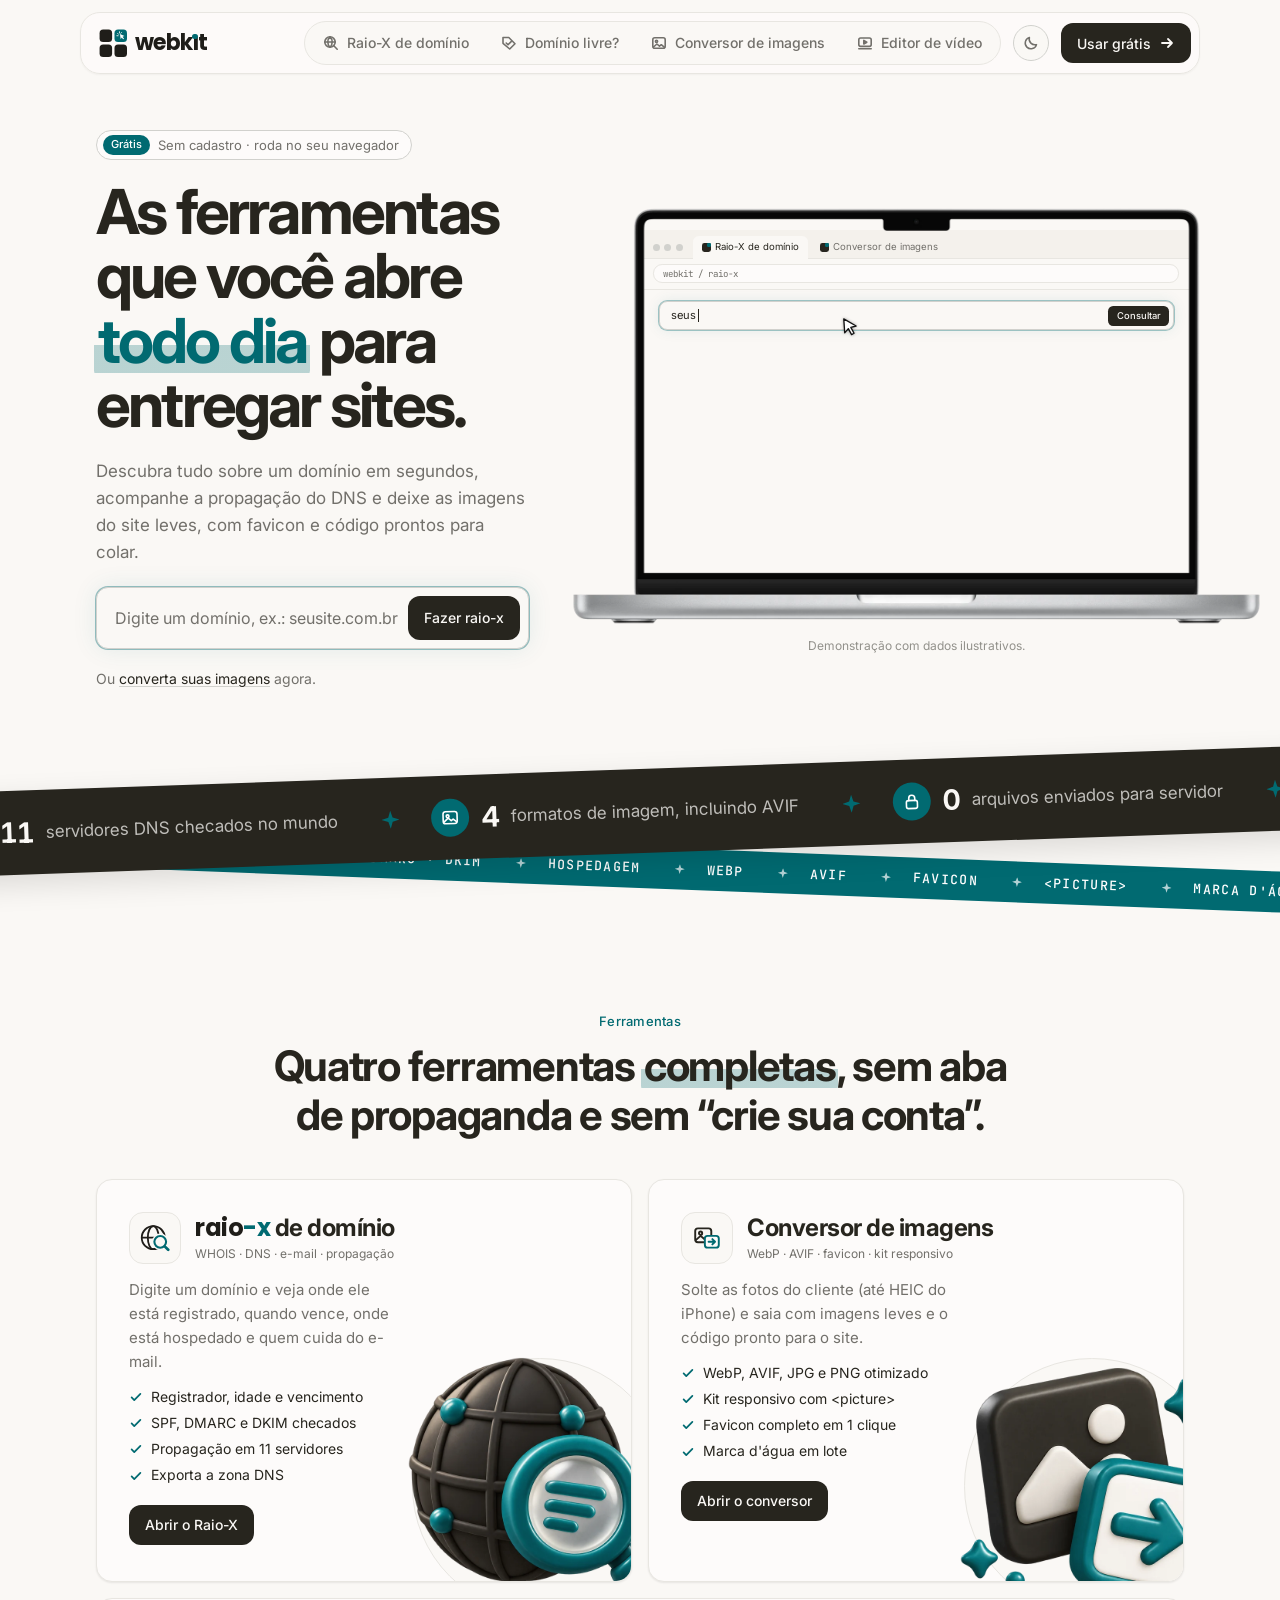
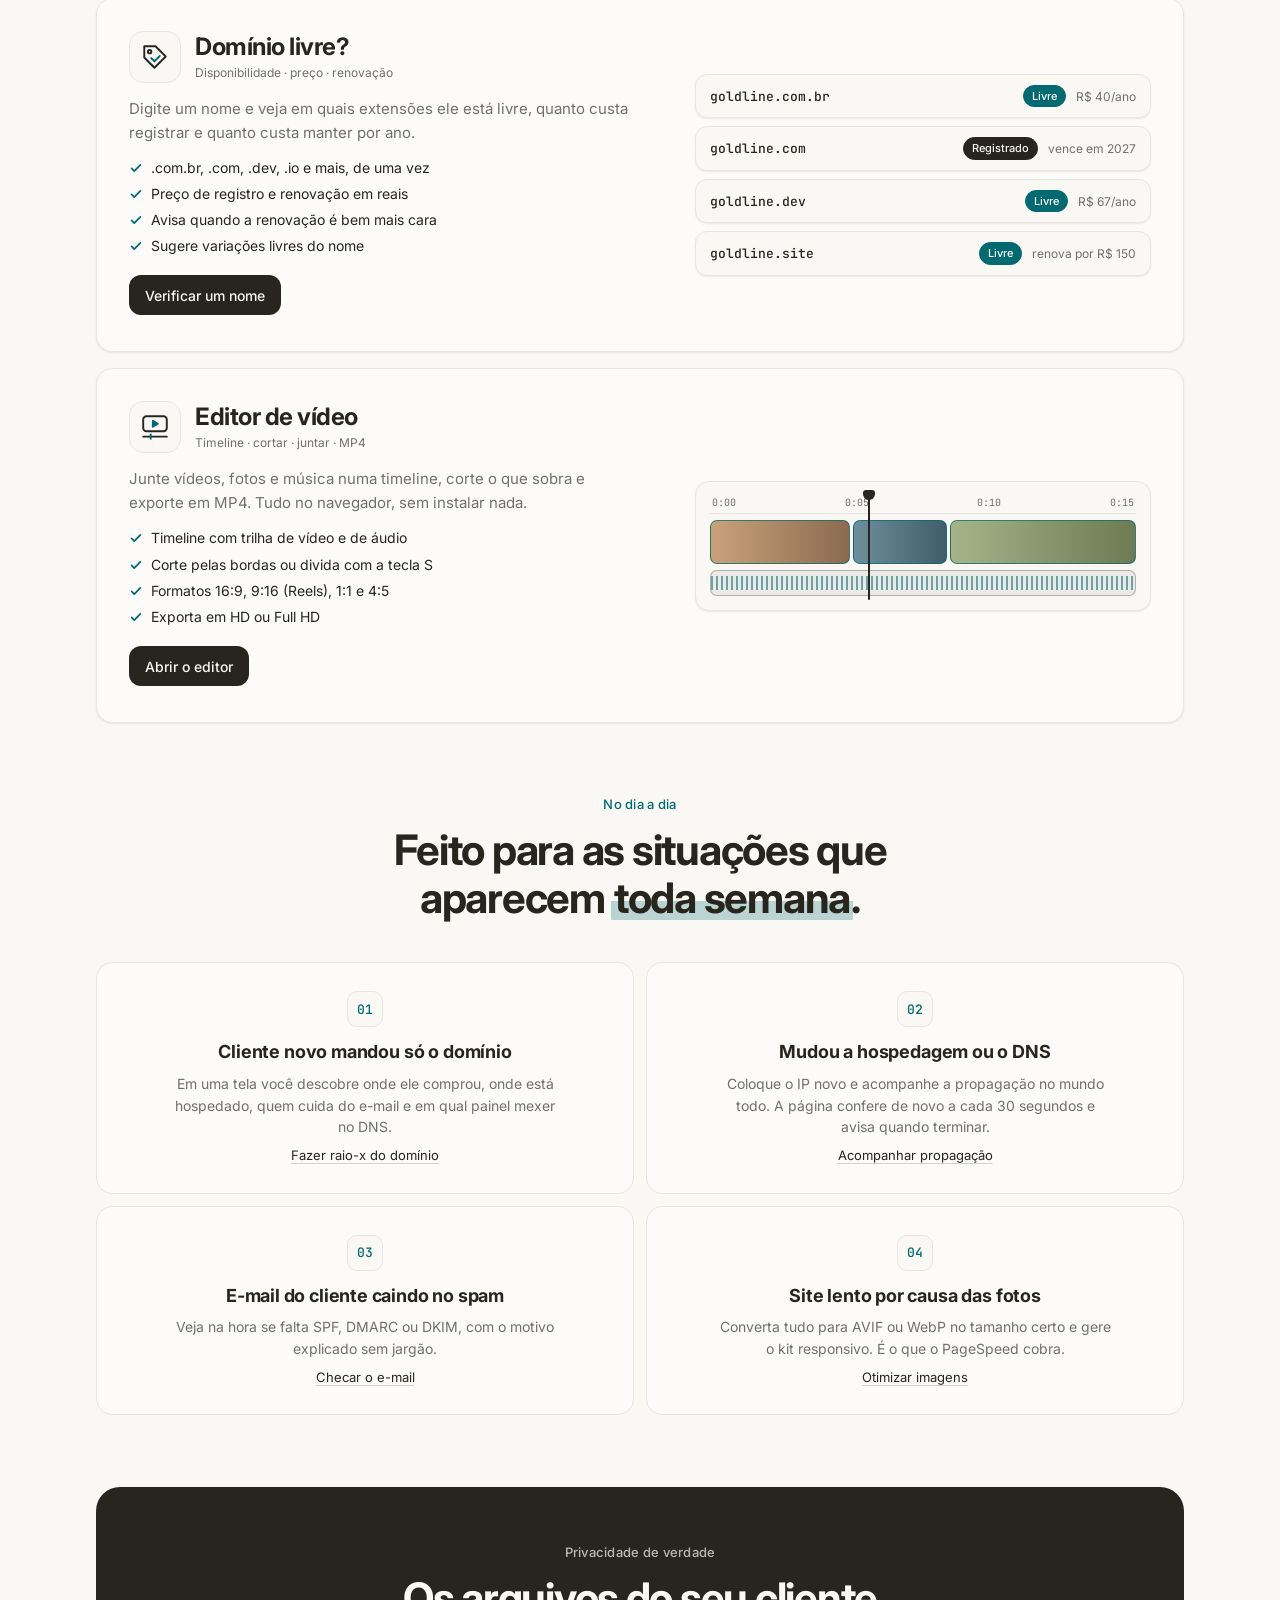
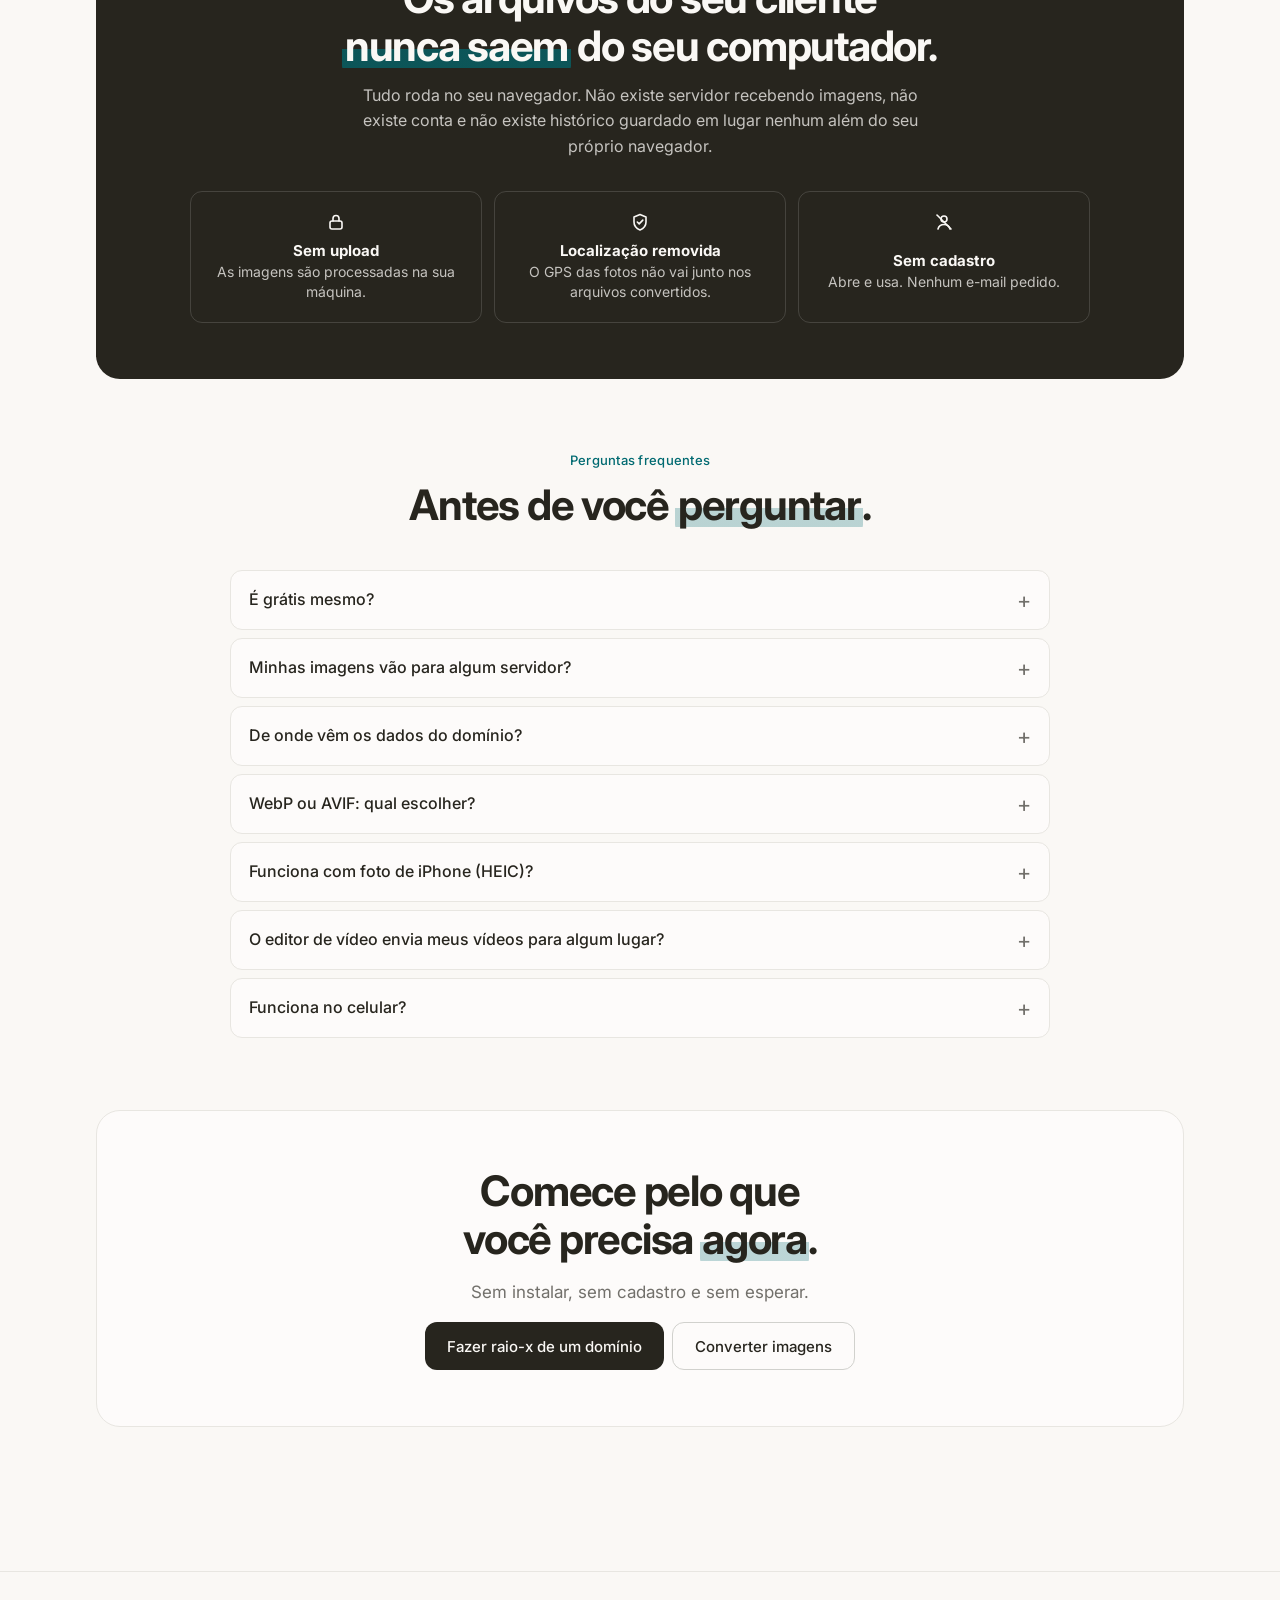
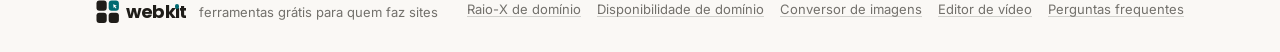
==== commit 15d19832: "Editor de vídeo: timeline, arquivos, preview, cortar/juntar e exportar MP4; menu e home com a nova f" ====
--- a/index.html
+++ b/index.html
@@ -26,7 +26,7 @@
 <link href="https://fonts.googleapis.com/css2?family=Inter:wght@400;500;700&family=JetBrains+Mono:wght@400;500&display=swap" rel="stylesheet">
 <link href="https://fonts.googleapis.com/css2?family=Poppins:wght@700&text=raio-xwebk%C4%B1t&display=swap" rel="stylesheet">
 <link rel="icon" href="data:image/svg+xml,%3Csvg xmlns='http://www.w3.org/2000/svg' viewBox='0 0 48 48'%3E%3Crect x='1' y='1' width='21' height='21' rx='6' fill='%2327251e'/%3E%3Crect x='26' y='1' width='21' height='21' rx='6' fill='%23016a71'/%3E%3Crect x='1' y='26' width='21' height='21' rx='6' fill='%2327251e'/%3E%3Crect x='26' y='26' width='21' height='21' rx='6' fill='%2327251e'/%3E%3Cpath d='M35.2 8.6l7.6 3.3-3.3 1.1 2.6 3.2-1.5 1.2-2.6-3.2-1.6 2.9z' fill='%23fff'/%3E%3C/svg%3E">
-<link rel="stylesheet" href="assets/base.css">
+<link rel="stylesheet" href="assets/base.css?v=2">
 <link rel="stylesheet" href="assets/motion.css?v=2">
 <style>
 /* Layout: landing comercial em coluna de 1120px. Hero em duas colunas (promessa + busca à esquerda, prévia do produto à direita),
@@ -320,16 +320,34 @@
   .tool-wide{padding-bottom:28px}
 }
 @media (prefers-reduced-motion:reduce){.tool-wide:hover .tp-row{transform:none}}
+/* quarto cartão (editor de vídeo): mini timeline no lugar da ilustração */
+.tool-video{margin-top:0}
+.tv-mini{gap:6px;padding:14px;border-radius:14px;background:var(--parchment);border:1px solid var(--hair);box-shadow:var(--shadow);position:absolute}
+.tv-ruler{display:flex;justify-content:space-between;font:10px var(--mono);color:var(--graphite);padding:0 2px 4px;border-bottom:1px solid var(--hair)}
+.tv-ruler i{font-style:normal}
+.tv-track{display:flex;gap:3px;height:44px}
+.tv-track.a{height:26px}
+.tv-clip{border-radius:7px;border:1.5px solid color-mix(in srgb, var(--teal) 70%, transparent);background:color-mix(in srgb, var(--teal) 22%, var(--paper));transition:flex-grow .5s cubic-bezier(.2,.7,.2,1)}
+.tv-clip.c1{flex:3;background:linear-gradient(90deg,#c9a27a,#8c6a4f)}
+.tv-clip.c2{flex:2;background:linear-gradient(90deg,#6f8f9c,#3f5d6a)}
+.tv-clip.c3{flex:4;background:linear-gradient(90deg,#a7b48a,#6d7a52)}
+.tv-clip.au{flex:1;border-color:color-mix(in srgb, var(--ink) 30%, transparent);background:repeating-linear-gradient(90deg,color-mix(in srgb, var(--teal) 55%, transparent) 0 2px,transparent 2px 5px),color-mix(in srgb, var(--ink) 8%, var(--paper));background-size:100% 60%,100% 100%;background-repeat:no-repeat;background-position:center}
+.tv-head{position:absolute;top:10px;bottom:10px;left:38%;width:2px;background:var(--ink);border-radius:2px;transition:left 1.2s cubic-bezier(.2,.7,.2,1)}
+.tv-head::before{content:"";position:absolute;top:-2px;left:-5px;width:12px;height:10px;border-radius:3px 3px 6px 6px;background:var(--ink)}
+.tool-video:hover .tv-head{left:72%}
+.tool-video:hover .tv-clip.c2{flex-grow:1.2}
+@media (prefers-reduced-motion:reduce){.tv-head,.tv-clip{transition:none}}
 </style>
 </head>
 <body>
 <header class="topbar">
   <div class="topbar-in">
-    <a class="hub-brand wk" href="./" aria-current="page" aria-label="webkit, pÃ¡gina inicial"><svg class="wk-icon" viewBox="0 0 48 48" aria-hidden="true"><rect x="1" y="1" width="21" height="21" rx="6" style="fill:var(--logo-ink)"/><rect x="26" y="1" width="21" height="21" rx="6" style="fill:var(--teal)"/><rect x="1" y="26" width="21" height="21" rx="6" style="fill:var(--logo-ink)"/><rect x="26" y="26" width="21" height="21" rx="6" style="fill:var(--logo-ink)"/><path d="M35.2 8.6l7.6 3.3-3.3 1.1 2.6 3.2-1.5 1.2-2.6-3.2-1.6 2.9z" fill="#fff"/><path d="M31.3 7.4l1.5 1.5M34.4 4.6v2.1M30 11.3h2.1M37.8 5.9l-1.2 1.2" stroke="#fff" stroke-width="1.4" stroke-linecap="round" fill="none"/></svg><span class="wk-word" aria-hidden="true">webk<span class="wk-i">&#305;</span>t</span></a>
+    <a class="hub-brand wk" href="./" aria-current="page" aria-label="webkit, página inicial"><svg class="wk-icon" viewBox="0 0 48 48" aria-hidden="true"><rect x="1" y="1" width="21" height="21" rx="6" style="fill:var(--logo-ink)"/><rect x="26" y="1" width="21" height="21" rx="6" style="fill:var(--teal)"/><rect x="1" y="26" width="21" height="21" rx="6" style="fill:var(--logo-ink)"/><rect x="26" y="26" width="21" height="21" rx="6" style="fill:var(--logo-ink)"/><path d="M35.2 8.6l7.6 3.3-3.3 1.1 2.6 3.2-1.5 1.2-2.6-3.2-1.6 2.9z" fill="#fff"/><path d="M31.3 7.4l1.5 1.5M34.4 4.6v2.1M30 11.3h2.1M37.8 5.9l-1.2 1.2" stroke="#fff" stroke-width="1.4" stroke-linecap="round" fill="none"/></svg><span class="wk-word" aria-hidden="true">webk<span class="wk-i">&#305;</span>t</span></a>
     <nav class="topnav" aria-label="Ferramentas">
       <a href="raio-x.html"><svg viewBox="0 0 16 16" aria-hidden="true"><circle cx="7" cy="7" r="5.2"/><path d="M1.8 7h10.4M7 1.8c-1.5 1.4-2.2 3.1-2.2 5.2s.7 3.8 2.2 5.2M7 1.8c1.5 1.4 2.2 3.1 2.2 5.2s-.7 3.8-2.2 5.2M10.8 10.8l3.4 3.4"/></svg>Raio-X<span class="nav-long"> de domínio</span></a>
       <a href="disponibilidade.html"><svg viewBox="0 0 16 16" aria-hidden="true"><path d="M2 8.3V2.5h5.8L14 8.7 8.7 14z"/><path d="M5.2 8l1.8 1.8 3.2-3.2"/></svg>Domínio<span class="nav-long"> livre?</span></a>
       <a href="conversor.html"><svg viewBox="0 0 16 16" aria-hidden="true"><rect x="1.8" y="2.8" width="12.4" height="10.4" rx="2"/><circle cx="5.5" cy="6.3" r="1.1"/><path d="M2.5 12l3.4-3 2.6 2.1 1.8-1.4 3.2 2.6"/></svg>Conversor<span class="nav-long"> de imagens</span></a>
+      <a href="editor.html"><svg viewBox="0 0 16 16" aria-hidden="true"><rect x="1.8" y="3" width="12.4" height="8.4" rx="1.8"/><path d="M6.8 5.4v3.6l3-1.8z"/><path d="M1.8 13.8h12.4"/></svg>Editor<span class="nav-long"> de vídeo</span></a>
     </nav>
     <button class="theme-btn" id="theme" type="button" aria-label="Ativar modo escuro" title="Ativar modo escuro">
       <svg class="i-moon" viewBox="0 0 16 16" aria-hidden="true"><path d="M13.5 9.6A5.75 5.75 0 0 1 6.4 2.5a5.75 5.75 0 1 0 7.1 7.1z"/></svg>
@@ -427,7 +445,7 @@
     <div class="wrap">
       <div class="sec-head">
         <span class="kicker">Ferramentas</span>
-        <h2 class="h-sec">Três ferramentas <span class="hl">completas</span>, sem aba de propaganda e sem “crie sua conta”.</h2>
+        <h2 class="h-sec">Quatro ferramentas <span class="hl">completas</span>, sem aba de propaganda e sem “crie sua conta”.</h2>
       </div>
       <div class="tools">
         <a class="tool" href="raio-x.html">
@@ -481,6 +499,26 @@
             <span class="tp-row"><b>goldline.site</b><i class="pill ok">Livre</i><em>renova por R$ 150</em></span>
           </span>
         </a>
+        <a class="tool tool-wide tool-video" href="editor.html">
+          <div class="tool-top">
+            <span class="tool-ico" aria-hidden="true"><svg viewBox="0 0 28 28" fill="none" stroke-width="1.8" stroke-linecap="round" stroke-linejoin="round"><rect x="3" y="4" width="22" height="14" rx="3" style="stroke:var(--ink)"/><path d="M12 8.2v5.6l4.6-2.8z" style="fill:var(--teal);stroke:var(--teal)"/><path d="M3 23h22" style="stroke:var(--ink)"/><path d="M10 21v4" style="stroke:var(--teal)"/></svg></span>
+            <div><h3>Editor de vídeo</h3><span class="tag">Timeline · cortar · juntar · MP4</span></div>
+          </div>
+          <p>Junte vídeos, fotos e música numa timeline, corte o que sobra e exporte em MP4. Tudo no navegador, sem instalar nada.</p>
+          <ul class="feat">
+            <li><svg viewBox="0 0 16 16"><path d="M3 8.5l3 3 7-7"/></svg>Timeline com trilha de vídeo e de áudio</li>
+            <li><svg viewBox="0 0 16 16"><path d="M3 8.5l3 3 7-7"/></svg>Corte pelas bordas ou divida com a tecla S</li>
+            <li><svg viewBox="0 0 16 16"><path d="M3 8.5l3 3 7-7"/></svg>Formatos 16:9, 9:16 (Reels), 1:1 e 4:5</li>
+            <li><svg viewBox="0 0 16 16"><path d="M3 8.5l3 3 7-7"/></svg>Exporta em HD ou Full HD</li>
+          </ul>
+          <span class="btn go">Abrir o editor</span>
+          <span class="tool-art tool-preview tv-mini" aria-hidden="true">
+            <span class="tv-ruler"><i>0:00</i><i>0:05</i><i>0:10</i><i>0:15</i></span>
+            <span class="tv-track"><span class="tv-clip c1"></span><span class="tv-clip c2"></span><span class="tv-clip c3"></span></span>
+            <span class="tv-track a"><span class="tv-clip au"></span></span>
+            <span class="tv-head"></span>
+          </span>
+        </a>
       </div>
     </div>
   </section>
@@ -527,6 +565,7 @@
         <details><summary>De onde vêm os dados do domínio?</summary><p>Do RDAP, o sucessor oficial do WHOIS, consultado direto nos registros de cada extensão (como o Registro.br), e de servidores DNS públicos como Google e Cloudflare.</p></details>
         <details><summary>WebP ou AVIF: qual escolher?</summary><p>WebP é leve e abre em todo navegador atual, uma escolha segura para qualquer site. AVIF costuma ficar ainda menor, mas leva mais tempo para gerar. No kit responsivo você usa os dois: quem suporta AVIF recebe AVIF, os outros recebem WebP.</p></details>
         <details><summary>Funciona com foto de iPhone (HEIC)?</summary><p>Sim. O conversor lê HEIC e transforma no formato que você escolher, já sem a localização GPS da foto.</p></details>
+        <details><summary>O editor de vídeo envia meus vídeos para algum lugar?</summary><p>Não. Os vídeos ficam no seu computador: o editor monta e grava o resultado no próprio navegador. A exportação acontece em tempo real, então um vídeo de 1 minuto leva cerca de 1 minuto para ficar pronto. Sai em MP4 no Chrome e no Edge; em navegadores sem MP4, sai em WebM.</p></details>
         <details><summary>Funciona no celular?</summary><p>Funciona. As páginas foram feitas para telas pequenas, com os botões principais sempre ao alcance do dedo.</p></details>
       </div>
     </div>
@@ -554,6 +593,7 @@
       <a href="raio-x.html">Raio-X de domínio</a>
       <a href="disponibilidade.html">Disponibilidade de domínio</a>
       <a href="conversor.html">Conversor de imagens</a>
+      <a href="editor.html">Editor de vídeo</a>
       <a href="#perguntas">Perguntas frequentes</a>
     </nav>
   </div>
--- a/assets/base.css
+++ b/assets/base.css
@@ -90,6 +90,12 @@
   .topnav{justify-content:center}
   .topnav a{flex:1;justify-content:center}
 }
+/* com 4 ferramentas no celular: as outras abas viram só ícone e a atual mostra o nome */
+@media (max-width:480px){
+  .topnav a{white-space:nowrap}
+  .topnav a:not([aria-current="page"]){flex:0 0 auto;font-size:0;gap:0;padding:0 13px}
+  .topnav a[aria-current="page"]{flex:1}
+}
 @media (prefers-reduced-motion:reduce){.hub-brand:hover .wk-icon rect:nth-of-type(2),.hub-brand:hover .wk-icon path{transform:none}}
 
 /* botões */
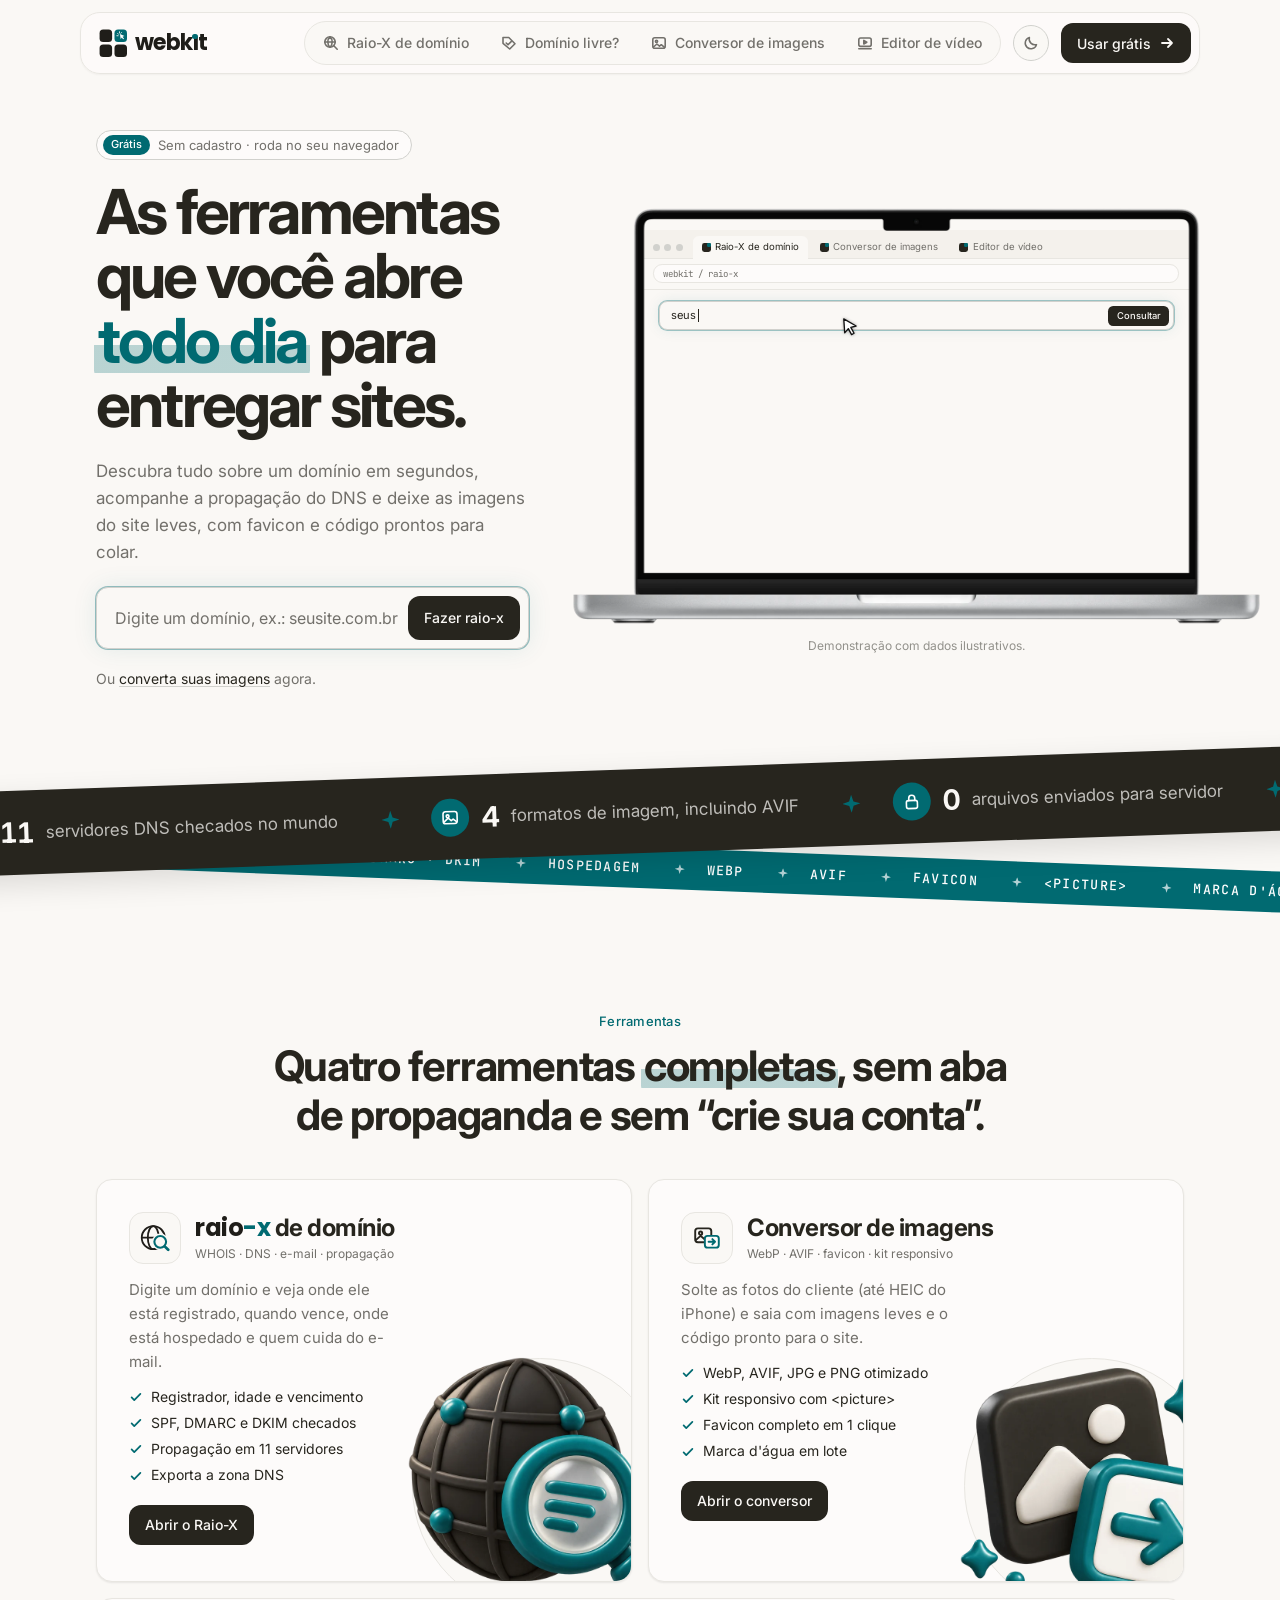
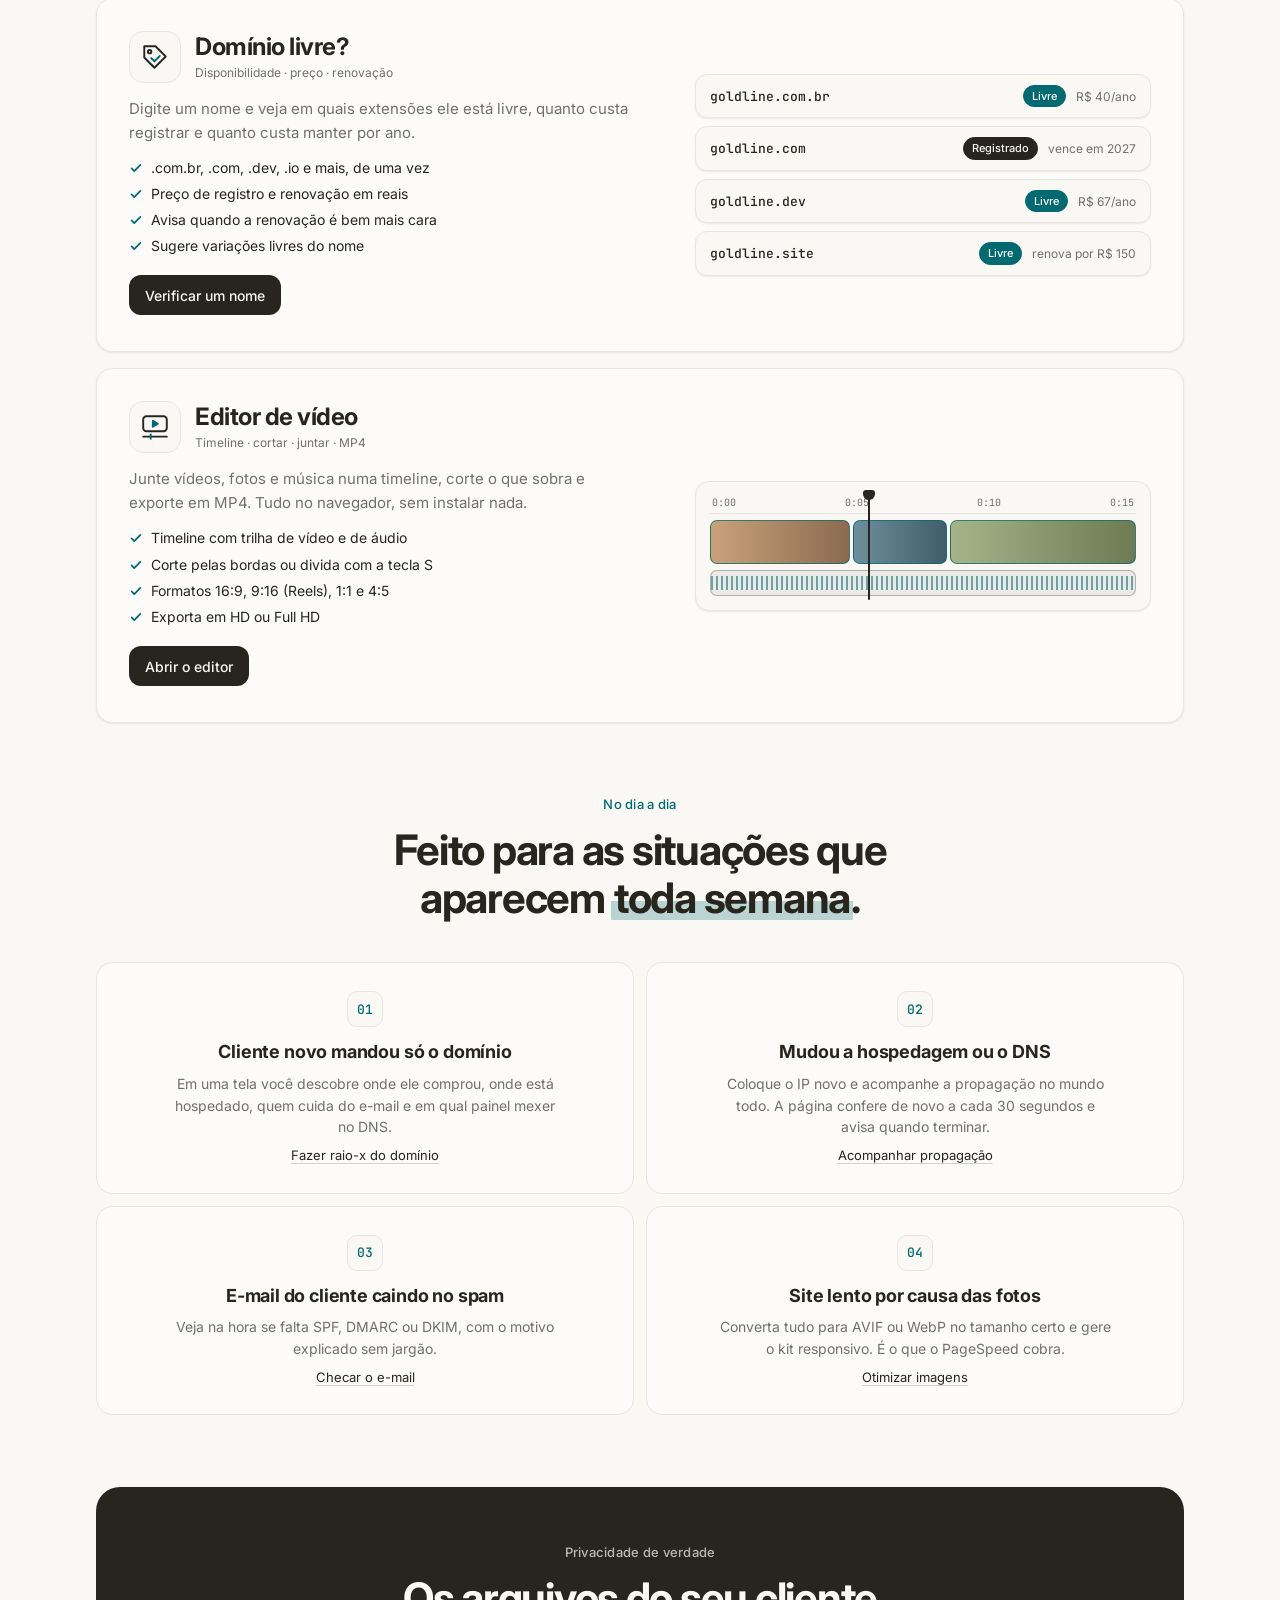
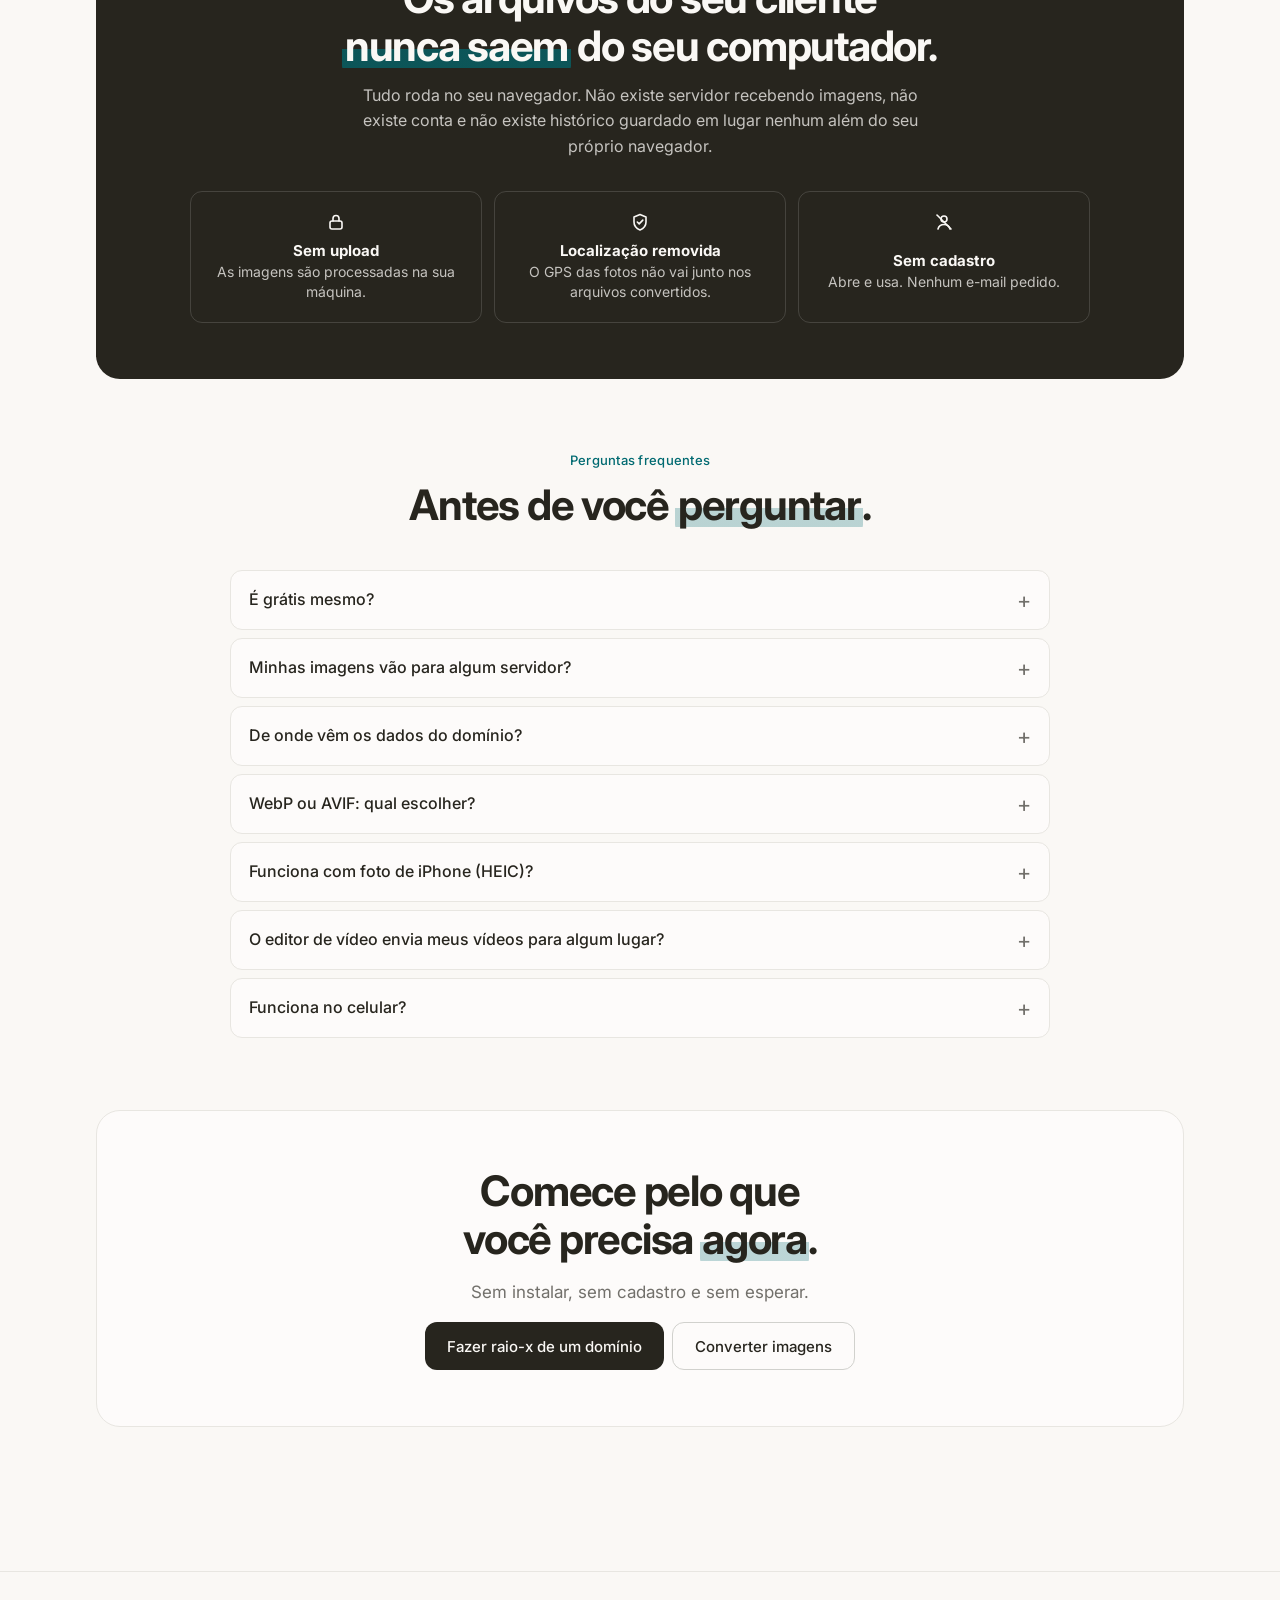
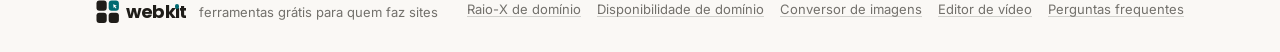
==== commit 60fbdf49: "Home: aba do Editor de vídeo na demonstração do MacBook" ====
--- a/index.html
+++ b/index.html
@@ -116,6 +116,36 @@
 .d-thumb.t1{background:var(--ink)}.d-thumb.t2{background:var(--teal)}.d-thumb.t3{background:var(--mist)}
 .d-thumb::before{content:"";position:absolute;left:14%;right:14%;bottom:16%;height:42%;background:var(--parchment);opacity:.85;clip-path:polygon(0 100%,38% 20%,62% 62%,76% 42%,100% 100%)}
 .d-thumb::after{content:"";position:absolute;right:18%;top:16%;width:22%;height:22%;border-radius:50%;background:var(--parchment);opacity:.85}
+/* cena do editor de vídeo: preview com texto por cima, exportar e mini timeline com cursor andando */
+.de-top{display:grid;grid-template-columns:22em minmax(0,1fr);gap:.8em;align-items:stretch}
+.de-prev{position:relative;aspect-ratio:16/9;border-radius:.55em;overflow:hidden;background:#111;box-shadow:0 .4em 1em rgba(0,0,0,.18)}
+.de-img{position:absolute;inset:0;background:var(--scene,linear-gradient(135deg,#c9a27a,#8c6a4f));transition:background .35s ease}
+.de-img::before{content:"";position:absolute;left:10%;right:10%;bottom:0;height:45%;background:rgba(255,255,255,.18);clip-path:polygon(0 100%,30% 30%,50% 65%,70% 20%,100% 100%)}
+.de-img::after{content:"";position:absolute;right:16%;top:16%;width:12%;aspect-ratio:1;border-radius:50%;background:rgba(255,255,255,.55)}
+.de-txt{position:absolute;left:50%;top:50%;font:800 1.7em/1 "Poppins",var(--font);color:#ffd21f;-webkit-text-stroke:.06em #111;paint-order:stroke fill;letter-spacing:-.01em;transform:translate(-50%,-50%) scale(.4);opacity:0;transition:transform .35s cubic-bezier(.3,1.6,.5,1),opacity .2s}
+.de-txt.in{transform:translate(-50%,-50%) scale(1);opacity:1}
+.de-time{position:absolute;right:.4em;bottom:.35em;padding:.05em .45em;border-radius:.3em;background:rgba(0,0,0,.55);color:#fff;font:.62em var(--mono)}
+.de-side{display:grid;align-content:start;gap:.55em;padding:.6em .7em;border-radius:.55em;background:var(--paper);border:1px solid var(--hair)}
+.de-info{display:grid;grid-template-columns:auto 1fr;gap:.25em .6em;font-size:.72em;color:var(--graphite)}
+.de-info b{text-align:right;color:var(--ink);font-weight:600;white-space:nowrap;overflow:hidden;text-overflow:ellipsis}
+.de-exp{margin:0;text-align:center;background:var(--teal);color:var(--on-teal)}
+.de-prog{height:.45em;border-radius:1em;background:var(--hair);overflow:hidden}
+.de-prog span{display:block;height:100%;width:0;background:var(--teal);border-radius:1em;transition:width 1.4s linear}
+.de-done{display:grid;gap:.25em;justify-items:start;font-size:.72em}
+.de-done b{font:500 1em var(--mono);color:var(--graphite)}
+.de-tl{position:relative;display:grid;gap:.3em;padding:.45em .5em;border-radius:.55em;background:var(--paper);border:1px solid var(--hair)}
+.de-track{position:relative;height:1.6em;border-radius:.3em;background:var(--parchment)}
+.de-track.au{height:1.15em}
+.de-clip{position:absolute;top:.12em;bottom:.12em;border-radius:.3em;border:1px solid rgba(0,0,0,.18);overflow:hidden}
+.de-clip.c1{background:linear-gradient(90deg,#c9a27a,#8c6a4f)}
+.de-clip.c2{background:linear-gradient(90deg,#6f8f9c,#3f5d6a)}
+.de-clip.c3{background:linear-gradient(90deg,#a7b48a,#6d7a52)}
+.de-clip.txt{display:flex;align-items:center;padding:0 .4em;background:color-mix(in srgb, #8b5cf6 30%, var(--paper));border-color:#8b5cf6;font:700 .62em var(--font);color:#5b21b6}
+.de-clip.au{background:repeating-linear-gradient(90deg,color-mix(in srgb, var(--teal) 60%, transparent) 0 2px,transparent 2px 5px),color-mix(in srgb, var(--ink) 7%, var(--paper));background-size:100% 55%,100% 100%;background-repeat:no-repeat;background-position:center}
+.de-tr{position:absolute;top:50%;width:.7em;height:.7em;margin:-.35em 0 0 -.35em;border-radius:.15em;background:var(--teal);transform:rotate(45deg)}
+.de-tr.pop.in{transform:rotate(45deg)}
+.de-head{position:absolute;top:.2em;bottom:.2em;left:calc(.5em + var(--x,0) * (100% - 1em));width:2px;margin-left:-1px;background:var(--ink);border-radius:2px}
+.de-head::before{content:"";position:absolute;top:-.15em;left:-.3em;width:.6em;height:.5em;border-radius:.15em .15em .3em .3em;background:var(--ink)}
 .d-file .n{font:500 .78em var(--mono);white-space:nowrap;overflow:hidden;text-overflow:ellipsis}
 .d-file .s{font-size:.68em;color:var(--graphite);white-space:nowrap}
 .d-bar{height:.28em;margin-top:.3em;border-radius:1em;background:var(--hair);overflow:hidden}
@@ -376,13 +406,14 @@
       </div>
 
       <div class="hero-mac">
-        <div class="mac" aria-label="Demonstração das duas ferramentas em uso">
+        <div class="mac" aria-label="Demonstração das ferramentas em uso">
           <div class="mac-screen" id="demo" aria-hidden="true">
             <div class="bw">
               <div class="bw-tabs">
                 <span class="bw-dots"><i></i><i></i><i></i></span>
                 <span class="bw-tab on" data-tab="rx"><i class="fav"></i>Raio-X de domínio</span>
                 <span class="bw-tab" data-tab="cv"><i class="fav"></i>Conversor de imagens</span>
+                <span class="bw-tab" data-tab="ed"><i class="fav"></i>Editor de vídeo</span>
               </div>
               <div class="bw-bar"><span class="bw-url" id="d-url">webkit / raio-x</span></div>
               <div class="bw-body">
@@ -403,6 +434,23 @@
                   <div class="d-file pop"><span class="d-thumb t2"></span><div style="min-width:0"><div class="n">cozinha.heic</div><div class="s">3024 × 4032 · 2,1 MB → <b>164 KB</b></div><div class="d-bar"><span></span></div></div><span class="d-pill">−92%</span></div>
                   <div class="d-file pop"><span class="d-thumb t3"></span><div style="min-width:0"><div class="n">banheiro.png</div><div class="s">2400 × 1600 · 820 KB → <b>68 KB</b></div><div class="d-bar"><span></span></div></div><span class="d-pill">−92%</span></div>
                   <div class="d-total pop"><span>5,3 MB → 412 KB</span><span class="d-pill">Economia de 92%</span></div>
+                </section>
+                <section class="scene" data-scene="ed">
+                  <div class="de-top">
+                    <div class="de-prev"><div class="de-img" id="de-img"></div><span class="de-txt" id="de-txt">OFERTA!</span><span class="de-time" id="de-time">0:00</span></div>
+                    <div class="de-side">
+                      <div class="de-info"><span>Formato</span><b>16:9</b><span>Duração</span><b>0:12</b><span>Música</span><b>Animada</b><span>Transições</span><b>Dissolver</b></div>
+                      <span class="d-btn de-exp" id="de-exp">Exportar vídeo</span>
+                      <div class="de-prog pop" id="de-prog"><span></span></div>
+                      <div class="de-done pop" id="de-done"><span class="d-pill">Vídeo pronto</span><b>promo.mp4</b></div>
+                    </div>
+                  </div>
+                  <div class="de-tl">
+                    <div class="de-track"><span class="de-clip txt pop" style="left:22%;width:36%">OFERTA!</span></div>
+                    <div class="de-track"><span class="de-clip c1 pop" style="left:0;width:33%"></span><span class="de-clip c2 pop" style="left:33%;width:30%"></span><span class="de-clip c3 pop" style="left:63%;width:37%"></span><i class="de-tr pop" style="left:33%"></i><i class="de-tr pop" style="left:63%"></i></div>
+                    <div class="de-track au"><span class="de-clip au pop" style="left:0;width:100%"></span></div>
+                    <i class="de-head" id="de-head"></i>
+                  </div>
                 </section>
               </div>
             </div>
@@ -640,8 +688,8 @@
   const demo = document.getElementById('demo'); if(!demo) return;
   const q = s => demo.querySelector(s), qa = s => [...demo.querySelectorAll(s)];
   const cursor = q('#d-cursor'), typed = q('#d-typed'), ph = q('#d-ph'), url = q('#d-url');
-  const tabs = {rx: q('[data-tab="rx"]'), cv: q('[data-tab="cv"]')};
-  const scenes = {rx: q('[data-scene="rx"]'), cv: q('[data-scene="cv"]')};
+  const tabs = {rx: q('[data-tab="rx"]'), cv: q('[data-tab="cv"]'), ed: q('[data-tab="ed"]')};
+  const scenes = {rx: q('[data-scene="rx"]'), cv: q('[data-scene="cv"]'), ed: q('[data-scene="ed"]')};
   const DOMAIN = 'seusite.com.br';
   const reduced = matchMedia('(prefers-reduced-motion: reduce)').matches;
   let visible = true;
@@ -665,6 +713,16 @@
   }
   function resetRx(){ typed.textContent = ''; ph.hidden = false; qa('[data-scene="rx"] .pop').forEach(e => e.classList.remove('in')); url.textContent = 'webkit / raio-x'; }
   function resetCv(){ qa('[data-scene="cv"] .pop').forEach(e => e.classList.remove('in', 'done')); qa('.d-bar span').forEach(b => { b.style.width = '0'; }); }
+  // editor: cena do preview muda conforme o clipe sob o cursor; o texto aparece no trecho dele
+  const SCENES = ['linear-gradient(135deg,#c9a27a,#8c6a4f)', 'linear-gradient(135deg,#6f8f9c,#3f5d6a)', 'linear-gradient(135deg,#a7b48a,#6d7a52)'];
+  function edAt(x){
+    q('#de-head').style.setProperty('--x', x);
+    q('#de-img').style.setProperty('--scene', SCENES[x < .33 ? 0 : x < .63 ? 1 : 2]);
+    q('#de-txt').classList.toggle('in', x >= .22 && x <= .58);
+    const s = Math.floor(x * 12); q('#de-time').textContent = '0:' + String(s).padStart(2, '0');
+  }
+  function resetEd(){ qa('[data-scene="ed"] .pop').forEach(e => e.classList.remove('in')); q('#de-prog span').style.transition = 'none'; q('#de-prog span').style.width = '0'; void q('#de-prog span').offsetWidth; q('#de-prog span').style.transition = ''; edAt(0); }
+  async function playEd(ms){ const t0 = performance.now(); for(;;){ const x = Math.min(1, (performance.now() - t0) / ms); edAt(x); if(x >= 1) break; await wait(40); } }
   async function stagger(list, gap){ for(const el of list){ el.classList.add('in'); await wait(gap); } }
 
   if(reduced){ // sem animação: mostra o resultado do Raio-X pronto
@@ -704,6 +762,24 @@
       point(q('.d-total'), .75, .5);
       await wait(2600);
 
+      // editor de vídeo: os clipes entram, o cursor toca o vídeo (texto aparece por cima) e exporta
+      resetEd();
+      point(tabs.ed, .45, .55); await wait(850);
+      await click(tabs.ed);
+      show('ed'); url.textContent = 'webkit / editor';
+      await wait(500);
+      await stagger(qa('[data-scene="ed"] .de-clip, [data-scene="ed"] .de-tr'), 120);
+      await wait(300);
+      await playEd(3200);
+      point(q('#de-exp')); await wait(700);
+      await click(q('#de-exp'));
+      q('#de-prog').classList.add('in'); await wait(60);
+      q('#de-prog span').style.width = '100%';
+      await wait(1500);
+      q('#de-done').classList.add('in');
+      point(q('#de-done'), .4, .5);
+      await wait(2400);
+
       // volta para o Raio-X
       point(tabs.rx, .45, .55); await wait(850);
       await click(tabs.rx);
